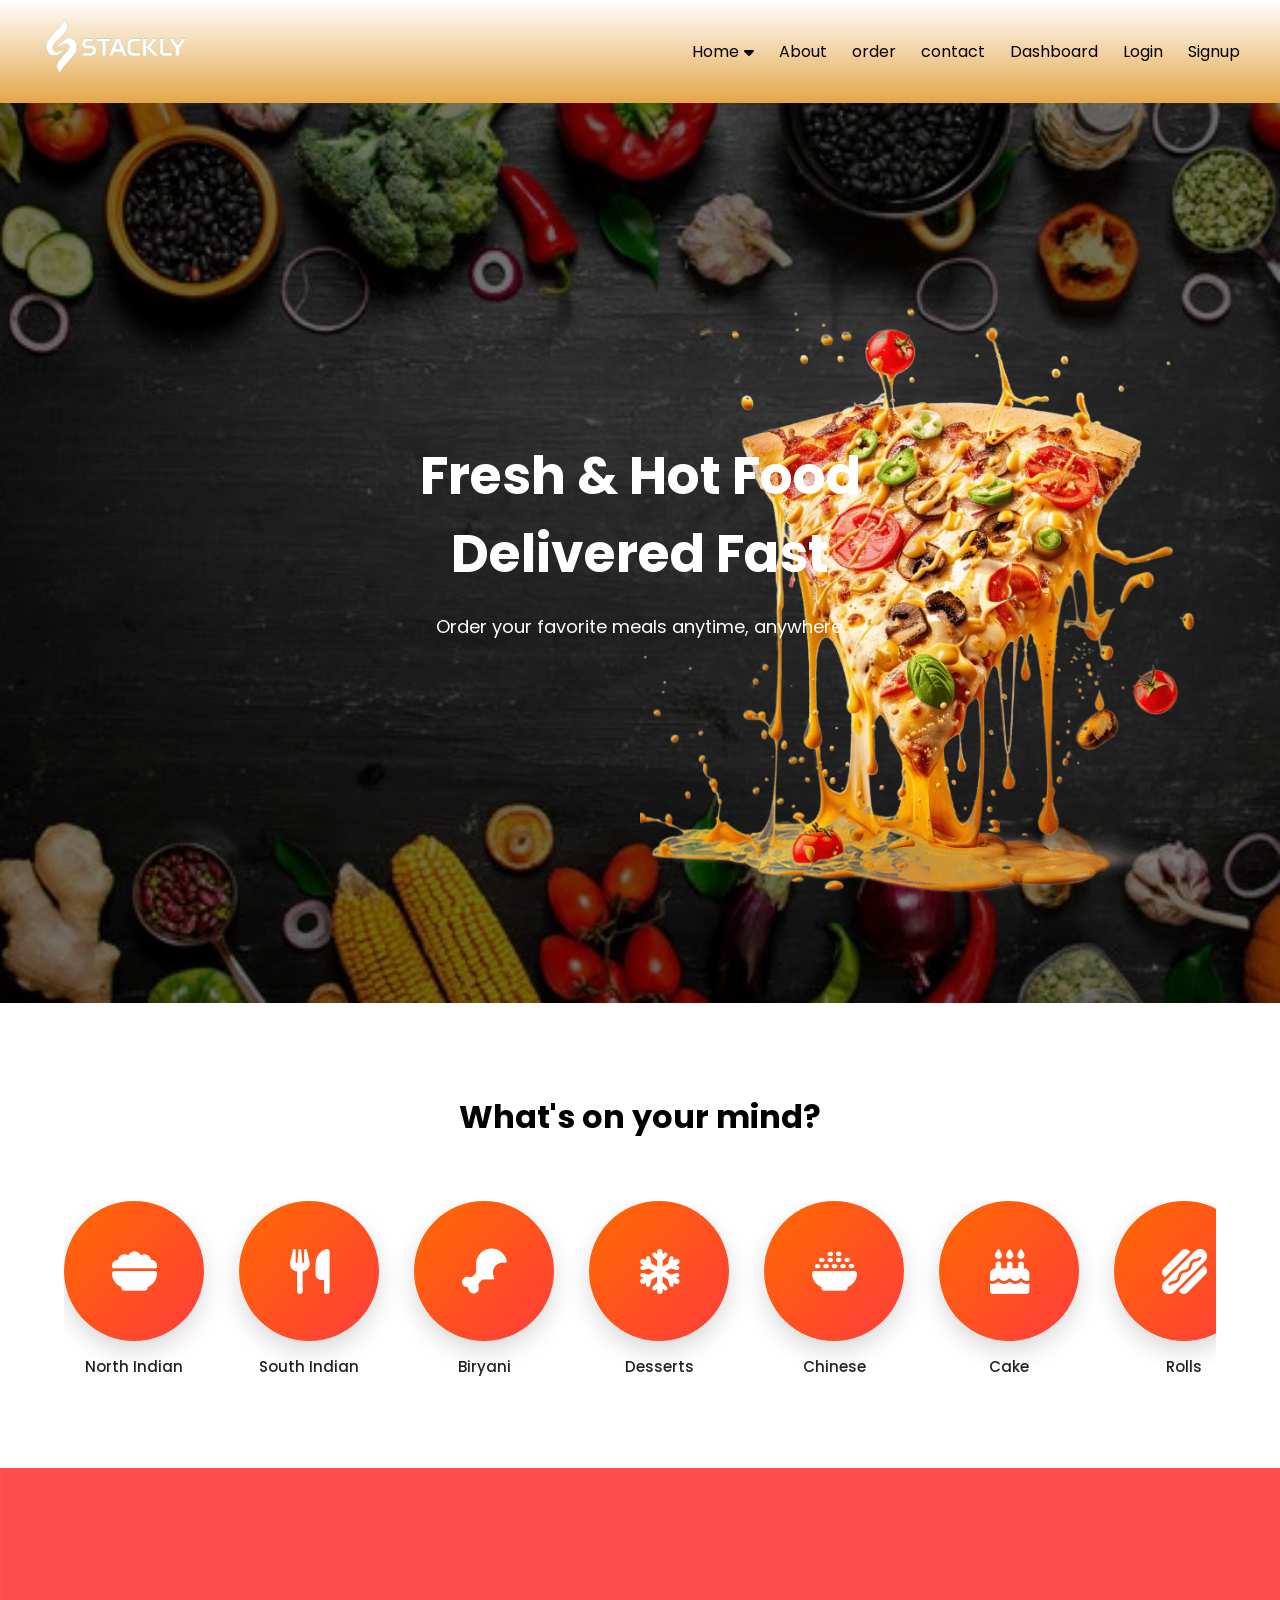
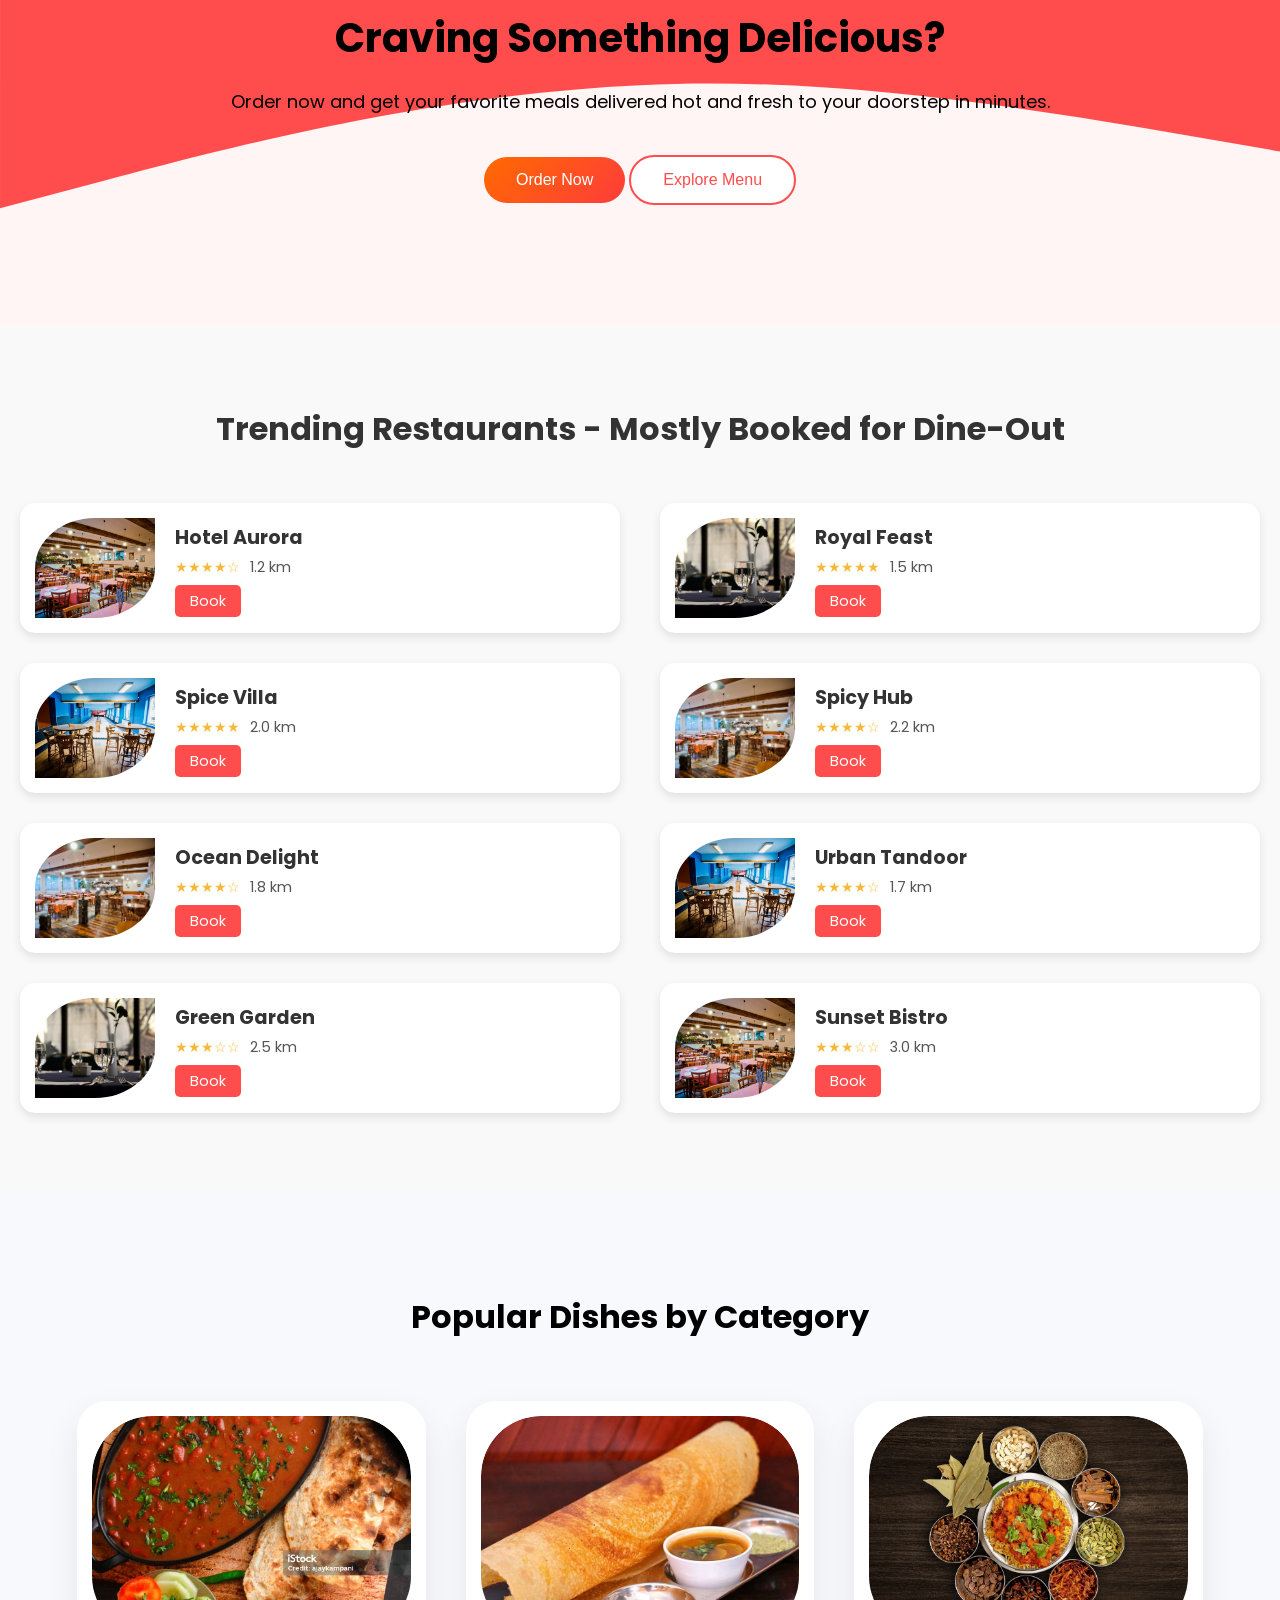
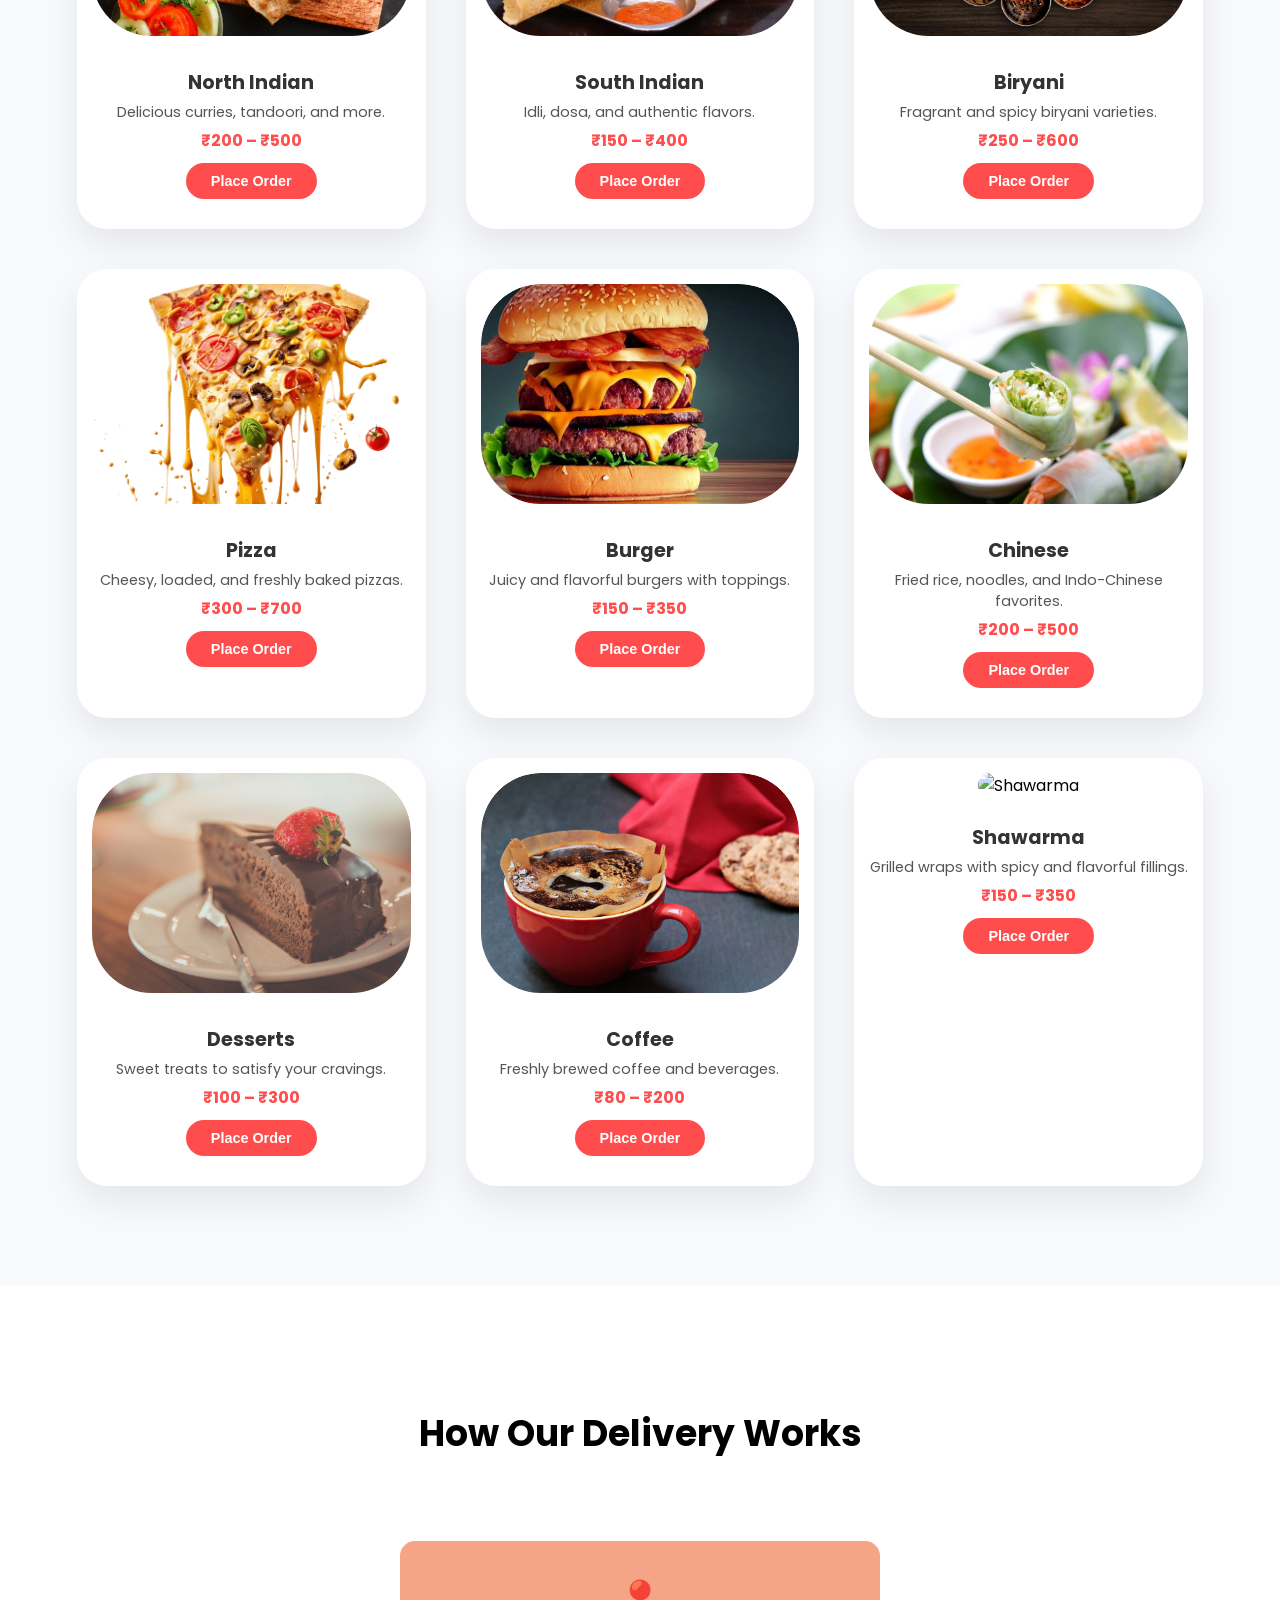
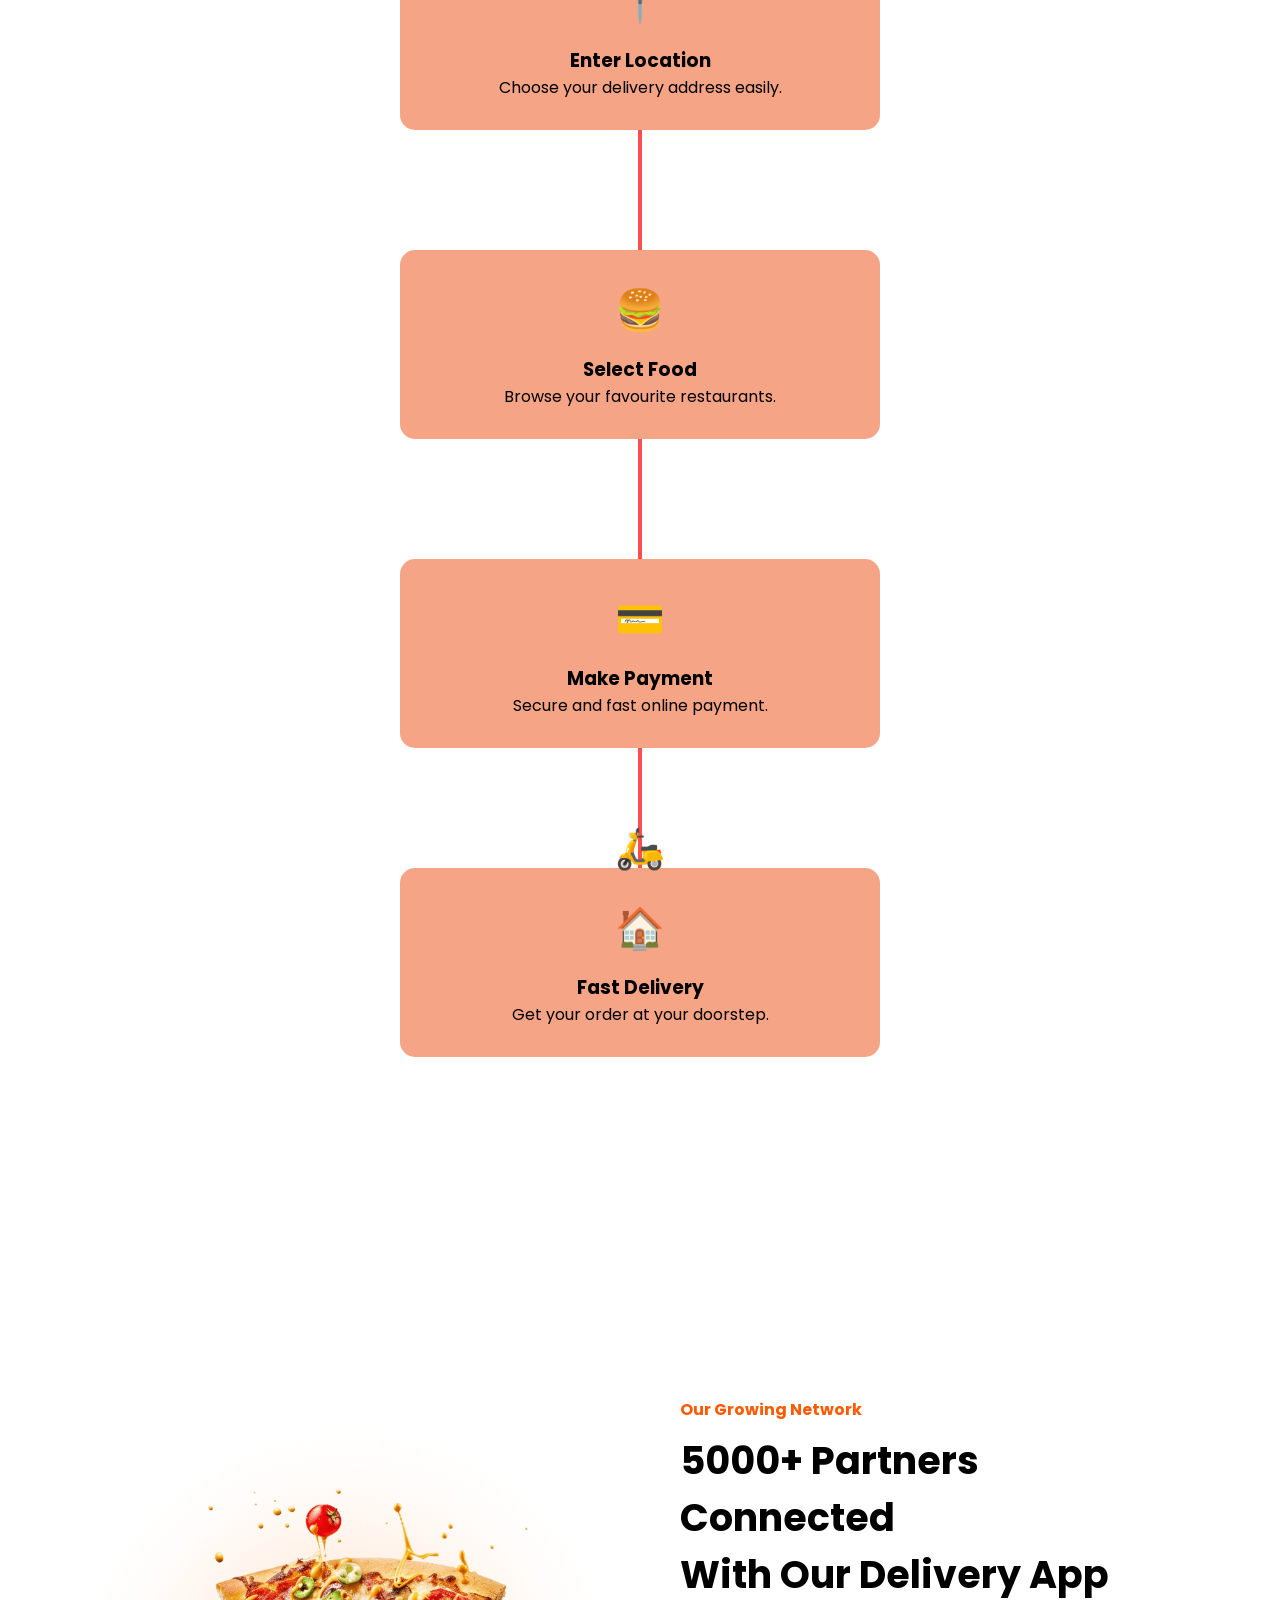
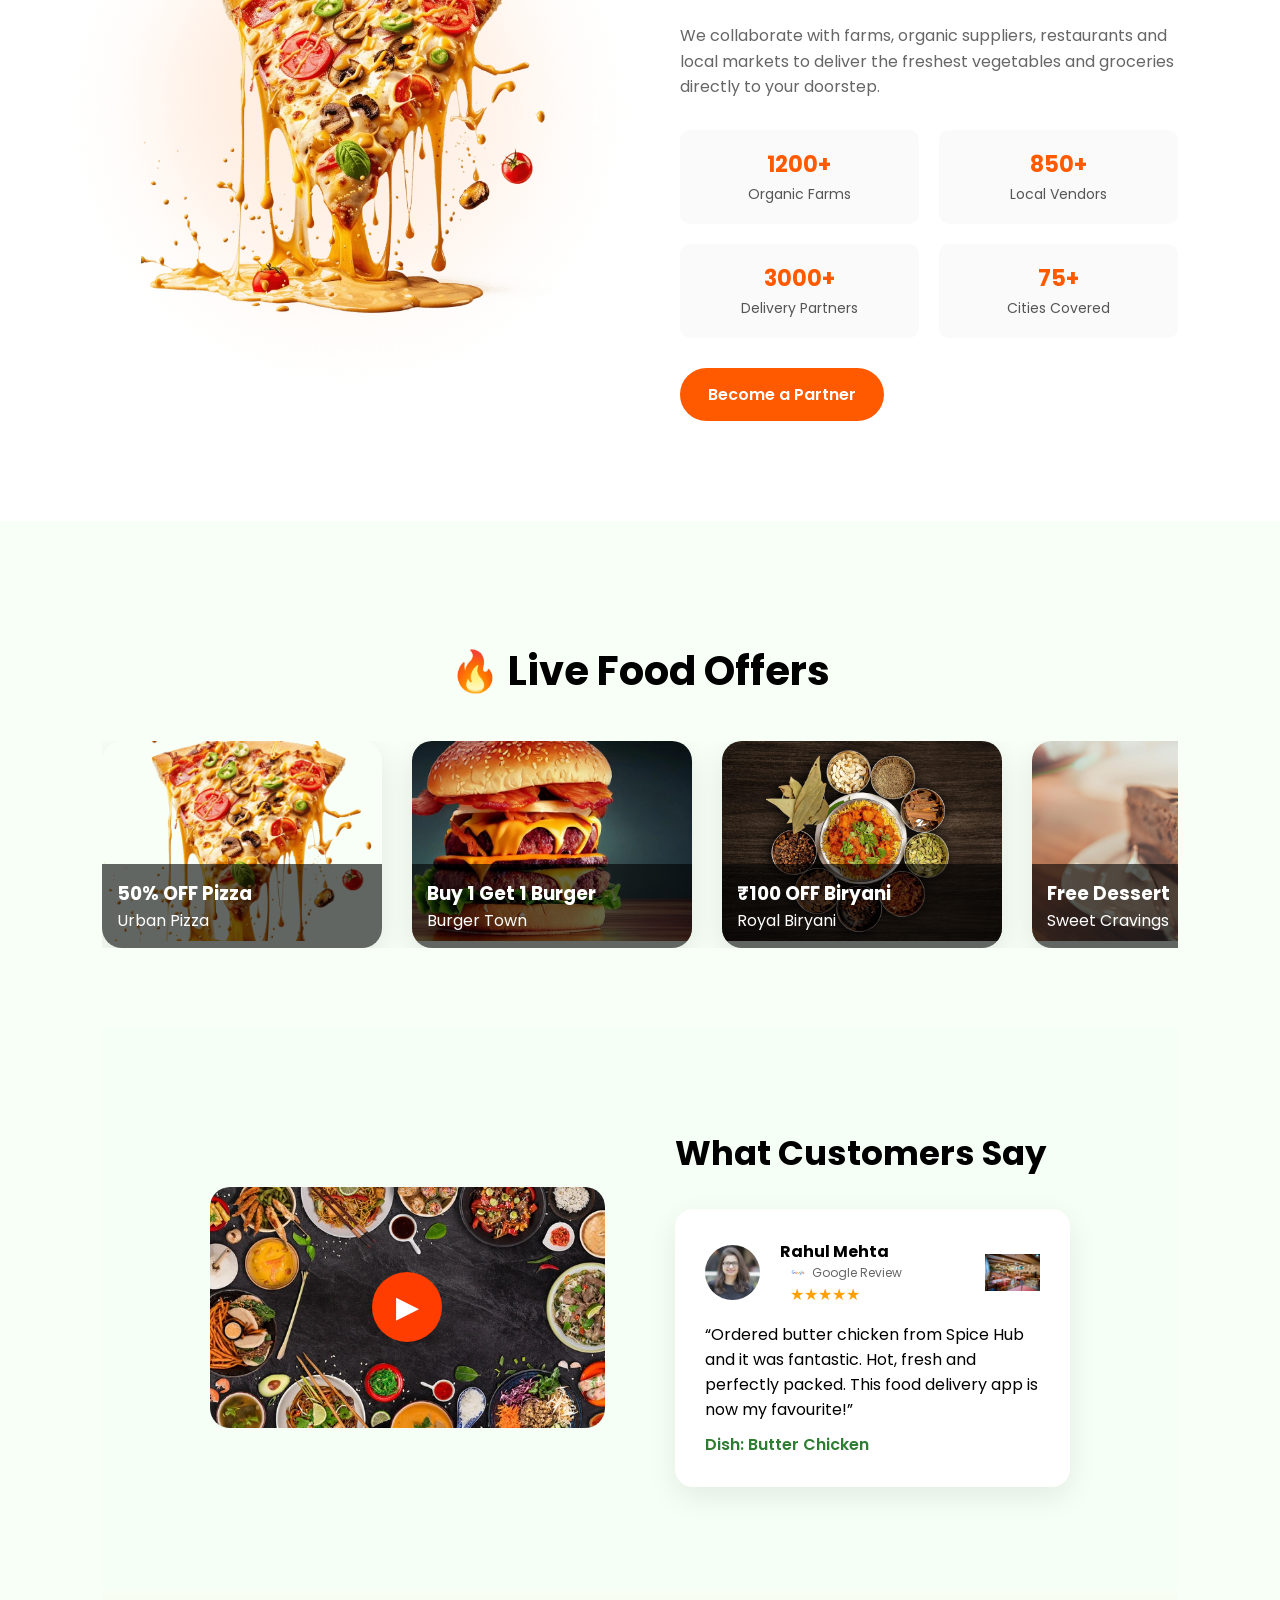
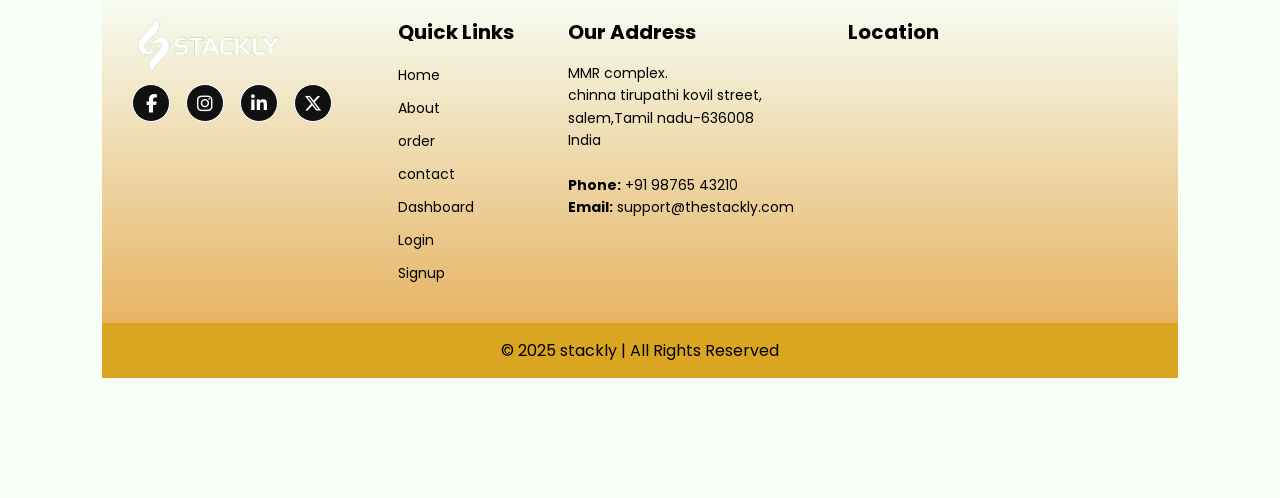
==== index.html @ 4cdb9ab5 "Add files via upload" ====
<!DOCTYPE html>
<html lang="en">
<head>
    <meta charset="UTF-8">
    <meta name="viewport" content="width=device-width, initial-scale=1.0">
    <title>Food delivery</title>
    <!-- CSS Files -->
    <link rel="stylesheet" href="./style.css">
    
    <link rel="stylesheet" href="https://cdnjs.cloudflare.com/ajax/libs/font-awesome/6.5.0/css/all.min.css">
</head>
<body>
    <!-- ================= HEADER ================= -->
    <header class="header">
        <a href="index.html">   
            <img src="./white.webp" alt="Stackly Logo" style="height: 60px; ">
          </a> 
        <!-- div class="logo">Tech<span>Solutions</span></div> -->

        <!-- Navigation -->
        <nav class="navbar">
            <ul class="nav-links" >

                <li class="dropdown">
                    <a href="javascript:void(0)" class="dropdown-btn">Home <i class="fa-solid fa-caret-down"></i></a>
                
                    <ul class="dropdown-content">
                        <li><a href="./index.html">Home 1</a></li>
                        <li><a href="./home2.html">Home 2</a></li>
                    </ul>
                </li>
                

                <li><a href="./about.html">About</a></li>
                <li><a href="./order.html">order</a></li>
                <li><a href="./contact.html">contact</a></li>
                <li><a href="./dashboard.html">Dashboard</a></li>
                <li><a href="./login.html">Login</a></li>
                <li><a href="./signup.html">Signup</a></li>
                

            </ul>
        </nav>

        <!-- Toggle -->
        <div class="menu-toggle" id="menu-toggle">
            <i class="fa-solid fa-bars"></i>
        </div>

    </header>

<style>
/* --- Full screen overlay --- */
#preloader {
  position: fixed;
  top:0;
  left:0;
  width:100%;
  height:100%;
  background: linear-gradient(to top, rgb(228, 167, 74), transparent);
  display:flex;
  align-items:center;
  justify-content:center;
  z-index: 9999;
  flex-direction: column;
  opacity:1;
  transition: opacity 0.8s ease;
}

/* --- Spinner wrapper --- */
.spinner-wrapper {
  position: relative;
  width: 100px;
  height: 100px;
}

/* --- Main spinner circle --- */
.spinner {
  border: 8px solid rgba(255,255,255,0.3);
  border-top: 8px solid #fff;
  border-radius: 50%;
  width: 100px;
  height: 100px;
  animation: spin 1s linear infinite;
  position: absolute;
  top:0;
  left:0;
}

/* --- Food icons rotating --- */
.food-icon {
  position: absolute;
  width: 25px;
  height: 25px;
  top: 50%;
  left: 50%;
  margin: -12.5px 0 0 -12.5px; /* Center icon */
  animation: rotateIcon 2s linear infinite;
}

/* Position multiple icons around circle */
.food-icon:nth-child(1) { transform: rotate(0deg) translate(50px) rotate(0deg); }
.food-icon:nth-child(2) { transform: rotate(72deg) translate(50px) rotate(-72deg); }
.food-icon:nth-child(3) { transform: rotate(144deg) translate(50px) rotate(-144deg); }
.food-icon:nth-child(4) { transform: rotate(216deg) translate(50px) rotate(-216deg); }
.food-icon:nth-child(5) { transform: rotate(288deg) translate(50px) rotate(-288deg); }

@keyframes spin {
  0% { transform: rotate(0deg); }
  100% { transform: rotate(360deg); }
}

@keyframes rotateIcon {
  0% { transform: rotate(0deg) translate(50px) rotate(0deg); }
  100% { transform: rotate(360deg) translate(50px) rotate(-360deg); }
}

/* Loader text */
#preloader p {
  font-size: 1.2rem;
  color: #fff;
  font-weight: bold;
  margin-top: 30px;
  text-shadow: 1px 1px 2px rgba(0,0,0,0.3);
}

/* Responsive spinner size */
@media screen and (max-width: 768px) {
  .spinner-wrapper { width: 70px; height: 70px; }
  .spinner { width: 70px; height: 70px; border-width:6px; }
  .food-icon { width:18px; height:18px; margin:-9px 0 0 -9px; }
  #preloader p { font-size:1rem; }
}

@media screen and (max-width: 480px) {
  .spinner-wrapper { width: 60px; height: 60px; }
  .spinner { width: 60px; height: 60px; border-width:5px; }
  .food-icon { width:15px; height:15px; margin:-7.5px 0 0 -7.5px; }
  #preloader p { font-size:0.9rem; }
}
</style>
</head>
<body>

<!-- Preloader -->
<div id="preloader">
  <div class="spinner-wrapper">
    <div class="spinner"></div>
    <!-- Food icons (replace with your own images or emoji if you like) -->
    <img src="https://cdn-icons-png.flaticon.com/512/3075/3075977.png" alt="Burger" class="food-icon">
    <img src="https://cdn-icons-png.flaticon.com/512/3075/3075950.png" alt="Pizza" class="food-icon">
    <img src="https://cdn-icons-png.flaticon.com/512/3075/3075982.png" alt="Drink" class="food-icon">
    <img src="https://cdn-icons-png.flaticon.com/512/3075/3075963.png" alt="Fries" class="food-icon">
    <img src="https://cdn-icons-png.flaticon.com/512/3075/3075974.png" alt="Salad" class="food-icon">
  </div>
  <p>Loading Your Fresh Food...</p>
</div>



<script>
// Wait for window to load
window.addEventListener('load', () => {
    const preloader = document.getElementById('preloader');
    const mainContent = document.getElementById('mainContent');

    // Fade out preloader
    preloader.style.opacity = 0;
    setTimeout(() => {
      preloader.style.display = 'none';
      mainContent.style.display = 'block';
    }, 800); // match CSS transition
});
</script>



<style>

/* ================= HERO SECTION ================= */


.hero{
    position:relative;
    width:100%;
    height:100vh;
    display:flex;
    align-items:center;
    justify-content:center;
    text-align:center;
    color:#fff;
    overflow:hidden;
    padding:20px;
}

/* ===== Background Slider ===== */

.slider{
    position:absolute;
    width:100%;
    height:100%;
    top:0;
    left:0;
    z-index:-3;
}

.slide{
    position:absolute;
    width:100%;
    height:100%;
    background-size:cover;
    background-position:center;
    opacity:0;
    transition:opacity 1.5s ease-in-out;
}

.slide.active{
    opacity:1;
}

/* Dark overlay */
.hero::before{
    content:"";
    position:absolute;
    width:100%;
    height:100%;
    background:rgba(0,0,0,0.55);
    z-index:-2;
}

/* ===== BIG Floating Image ===== */

.big-floating-img{
    position:absolute;
    width:600px;
    max-width:45%;
    bottom:8%;
    right:5%;
    animation:floatBig 5s ease-in-out infinite;
    z-index:-1;
}

@keyframes floatBig{
    0%{ transform:translateY(0px);}
    50%{ transform:translateY(-30px);}
    100%{ transform:translateY(0px);}
}

/* ===== Content ===== */

.hero-content{
    max-width:650px;
    animation:fadeUp 1s ease forwards;
}

.hero-content h1{
    font-size:52px;
    margin-bottom:20px;
    opacity:0;
    animation:fadeUp 1s forwards;
    animation-delay:0.5s;
}

.hero-content p{
    font-size:18px;
    margin-bottom:30px;
    opacity:0;
    animation:fadeUp 1s forwards;
    animation-delay:1s;
}

.location-box{
    display:flex;
    justify-content:center;
    gap:10px;
    opacity:0;
    animation:fadeUp 1s forwards;
    animation-delay:1.5s;
}

.location-box input{
    padding:14px 18px;
    border:none;
    border-radius:30px;
    outline:none;
    width:260px;
}

.location-box button{
    padding:14px 25px;
    border:none;
    border-radius:30px;
    background:#ff4d4d;
    color:#fff;
    cursor:pointer;
    font-weight:600;
}

.error{
    margin-top:10px;
    color:#ff4d4d;
    font-size:14px;
}

/* ===== Fade Animation ===== */

@keyframes fadeUp{
    from{
        transform:translateY(40px);
        opacity:0;
    }
    to{
        transform:translateY(0);
        opacity:1;
    }
}

/* ===== Wave ===== */

.wave{
    position:absolute;
    bottom:0;
    width:100%;
}

/* ================= RESPONSIVE ================= */

/* Laptop */
@media(max-width:1200px){
    .big-floating-img{
        width:450px;
    }
}

/* Tablet */
@media(max-width:992px){
    .hero-content h1{
        font-size:38px;
    }

    .big-floating-img{
        width:350px;
        bottom:5%;
        right:3%;
    }
}

/* Mobile */
@media(max-width:600px){
    .hero{
        height:auto;
        padding:60px 20px;
    }

    .hero-content h1{
        font-size:28px;
    }

    .hero-content p{
        font-size:16px;
    }

    .location-box{
        flex-direction:column;
    }

    .location-box input{
        width:100%;
    }

    .big-floating-img{
        width:250px;
        position:relative;
        margin-top:30px;
        right:auto;
        bottom:auto;
    }
}

</style>
</head>
<body>

<section class="hero">

  

    <!-- Background Slider -->
    <div class="slider">
        <div class="slide active" style="background-image:url('./back2.webp');"></div>
        <div class="slide" style="background-image:url('./back3.webp');"></div>
        <div class="slide" style="background-image:url('./back4webp.webp');"></div>
    </div>

    <!-- Big Floating Food Image -->
    <img src="./pizza.webp" class="big-floating-img">

    <!-- Center Content -->
    <div class="hero-content">
        <h1>Fresh & Hot Food Delivered Fast</h1>
        <p>Order your favorite meals anytime, anywhere.</p>
    </div>


    

  

</section>



<script>
/* Background Auto Slider */
let slides = document.querySelectorAll(".slide");
let index = 0;

setInterval(()=>{
    slides[index].classList.remove("active");
    index = (index + 1) % slides.length;
    slides[index].classList.add("active");
},4000);


/* Location Validation (Fully Working) */
function submitLocation(event){
    event.preventDefault(); // prevent form refresh

    let location = document.getElementById("location").value.trim();
    let error = document.getElementById("error");

    if(location === ""){
        error.innerText = "Please fill the details!";
        return false;
    } else {
        error.innerText = "";
        window.location.href = "404.html"; 
        return true;
    }
}
</script>

<!-- ================= ICON BASED CATEGORIES ================= -->

<section class="categories">
  <h2 class="section-title reveal">What's on your mind?</h2>

  <div class="categories-wrapper">
      <div class="categories-track">

          <a href="404.html" class="category-item reveal">
              <div class="circle"><i class="fa-solid fa-bowl-food"></i></div>
              <p>North Indian</p>
          </a>

          <a href="404.html" class="category-item reveal">
              <div class="circle"><i class="fa-solid fa-utensils"></i></div>
              <p>South Indian</p>
          </a>

          <a href="404.html" class="category-item reveal">
              <div class="circle"><i class="fa-solid fa-drumstick-bite"></i></div>
              <p>Biryani</p>
          </a>

          <a href="404.html" class="category-item reveal">
              <div class="circle"><i class="fa-solid fa-snowflake"></i></div>
              <p>Desserts</p>
          </a>

          <a href="404.html" class="category-item reveal">
              <div class="circle"><i class="fa-solid fa-bowl-rice"></i></div>
              <p>Chinese</p>
          </a>

          <a href="404.html" class="category-item reveal">
              <div class="circle"><i class="fa-solid fa-cake-candles"></i></div>
              <p>Cake</p>
          </a>

          <a href="404.html" class="category-item reveal">
              <div class="circle"><i class="fa-solid fa-hotdog"></i></div>
              <p>Rolls</p>
          </a>

          <a href="404.html" class="category-item reveal">
              <div class="circle"><i class="fa-solid fa-ice-cream"></i></div>
              <p>Ice Cream</p>
          </a>

          <a href="404.html" class="category-item reveal">
              <div class="circle"><i class="fa-solid fa-mug-hot"></i></div>
              <p>Coffee</p>
          </a>

          <a href="404.html" class="category-item reveal">
              <div class="circle"><i class="fa-solid fa-cheese"></i></div>
              <p>Pizza</p>
          </a>

          <a href="404.html" class="category-item reveal">
              <div class="circle"><i class="fa-solid fa-burger"></i></div>
              <p>Burger</p>
          </a>

      </div>
  </div>
</section>

<style>
  /* ================= ICON BASED CATEGORIES ================= */

.categories{
    padding:90px 5%;
    background:#ffffff;
    text-align:center;
    overflow:hidden;
}

.section-title{
    font-size:32px;
    font-weight:700;
    margin-bottom:60px;
}

.categories-wrapper{
    overflow:hidden;
}

.categories-track{
    display:flex;
    gap:35px;
    animation:scroll 30s linear infinite;
}

/* Pause sliding on hover */
.categories-wrapper:hover .categories-track{
    animation-play-state:paused;
}

.category-item{
    min-width:140px;
    text-decoration:none;
    color:#222;
    transition:0.3s ease;
}

/* Circular Icon */
.circle{
    width:140px;
    height:140px;
    border-radius:50%;
    display:flex;
    align-items:center;
    justify-content:center;
    background:linear-gradient(135deg,#ff6a00,#ff3c3c);
    color:#fff;
    font-size:45px;
    box-shadow:0 10px 25px rgba(0,0,0,0.15);
    transition:0.3s ease;
}

/* Hover Effects */
.category-item:hover .circle{
    transform:translateY(-8px);
    box-shadow:0 15px 35px rgba(255,60,60,0.4);
}

.category-item p{
    margin-top:14px;
    font-size:15px;
    font-weight:500;
}

/* Auto Scroll */
@keyframes scroll{
    from{ transform:translateX(0); }
    to{ transform:translateX(-50%); }
}

/* ================= SCROLL REVEAL ================= */

.reveal{
    opacity:0;
    transform:translateY(40px);
    transition:all 0.8s ease;
}

.reveal.active{
    opacity:1;
    transform:translateY(0);
}

/* ================= RESPONSIVE ================= */

@media(max-width:992px){
    .circle{
        width:110px;
        height:110px;
        font-size:35px;
    }
}

@media(max-width:600px){
    .categories{
        padding:60px 20px;
    }

    .section-title{
        font-size:22px;
    }

    .circle{
        width:80px;
        height:80px;
        font-size:28px;
    }

    .category-item p{
        font-size:13px;
    }
}
</style>

<script>

  /* Scroll Reveal Animation */
  const reveals = document.querySelectorAll(".reveal");
  
  const observer = new IntersectionObserver((entries)=>{
      entries.forEach((entry, index)=>{
          if(entry.isIntersecting){
              setTimeout(()=>{
                  entry.target.classList.add("active");
              }, index * 150);
          }
      });
  }, { threshold:0.2 });
  
  reveals.forEach(el=>{
      observer.observe(el);
  });
  
  </script>

  
  <!-- ================= FD ANIMATED WAVY CTA SECTION ================= -->

<section class="fdcta-section">

  <!-- WAVES -->
  <div class="fdcta-waves">
      <svg viewBox="0 0 1440 320">
          <path fill="#ff4d4d" fill-opacity="1"
              d="M0,192L60,176C120,160,240,128,360,122.7C480,117,600,139,720,160C840,181,960,203,1080,197.3C1200,192,1320,160,1380,144L1440,128L1440,0L0,0Z">
          </path>
      </svg>
  </div>

  <div class="fdcta-container">

      <h2 class="fdcta-title">Craving Something Delicious?</h2>

      <p class="fdcta-text">
          Order now and get your favorite meals delivered hot and fresh to your doorstep in minutes.
      </p>

      <div class="fdcta-buttons">
        <a href="./404.html">
          <button class="fdcta-btn primary">Order Now</button>
          <button class="fdcta-btn secondary">Explore Menu</button>
        </a>
      </div>

  </div>

</section>
<style>

/* ================= FD WAVY CTA ================= */

.fdcta-section{
    position:relative;
    padding:140px 6% 120px;
    background:#fff5f5;
    overflow:hidden;
    text-align:center;
}

/* WAVES */

.fdcta-waves{
   
    position:absolute;
    top:-1px;
    left:0;
    width:100%;
    overflow:hidden;
    line-height:0;
}

.fdcta-waves svg{
    width:200%;
    animation:fdctaWaveMove 8s linear infinite;
}

@keyframes fdctaWaveMove{
    from{transform:translateX(0);}
    to{transform:translateX(-50%);}
}

/* CONTENT */

.fdcta-container{
    position:relative;
    max-width:900px;
    margin:auto;
}

.fdcta-title{
    font-size:40px;
    font-weight:700;
    margin-bottom:20px;
    opacity:0;
}

.fdcta-text{
    font-size:18px;
    color: black;
    margin-bottom:40px;
    opacity:0;
}

.fdcta-buttons{
    display:flex;
    justify-content:center;
    gap:20px;
    flex-wrap:wrap;
    opacity:0;
}

.fdcta-btn{
    padding:14px 32px;
    border-radius:50px;
    font-size:16px;
    cursor:pointer;
    border:none;
    transition:0.4s ease;
}

.fdcta-btn.primary{
    background:linear-gradient(135deg,#ff6a00,#ff3c3c);
    color:#fff;
}

.fdcta-btn.primary:hover{
    transform:translateY(-5px) scale(1.05);
    box-shadow:0 10px 25px rgba(255,77,77,0.4);
}

.fdcta-btn.secondary{
    background:#fff;
    color:#ff4d4d;
    border:2px solid #ff4d4d;
}

.fdcta-btn.secondary:hover{
    background:linear-gradient(135deg,#ff6a00,#ff3c3c);
    color:#fff;
    transform:translateY(-5px);
}

/* ENTRY ANIMATIONS */

.fdcta-show-title{
    animation:fdctaSlideTop 0.8s forwards;
}

.fdcta-show-text{
    animation:fdctaSlideLeft 0.8s forwards;
}

.fdcta-show-buttons{
    animation:fdctaSlideRight 0.8s forwards;
}

@keyframes fdctaSlideTop{
    from{opacity:0; transform:translateY(-60px);}
    to{opacity:1; transform:translateY(0);}
}

@keyframes fdctaSlideLeft{
    from{opacity:0; transform:translateX(-80px);}
    to{opacity:1; transform:translateX(0);}
}

@keyframes fdctaSlideRight{
    from{opacity:0; transform:translateX(80px);}
    to{opacity:1; transform:translateX(0);}
}

/* FLOATING EFFECT */

.fdcta-title,
.fdcta-text,
.fdcta-buttons{
    animation-duration:1s;
    animation-fill-mode:forwards;
}

/* ================= RESPONSIVE ================= */

@media(max-width:1024px){
    .fdcta-title{
        font-size:32px;
    }
}

@media(max-width:768px){
    .fdcta-section{
        padding:100px 5% 100px;
    }

    .fdcta-title{
        font-size:26px;
    }

    .fdcta-text{
        font-size:15px;
    }
}

@media(max-width:480px){
    .fdcta-title{
        font-size:22px;
    }

    .fdcta-btn{
        width:100%;
        max-width:280px;
    }
}
</style>
<script>

  // Scroll Reveal
  const fdctaSection = document.querySelector('.fdcta-section');
  const fdctaTitle = document.querySelector('.fdcta-title');
  const fdctaText = document.querySelector('.fdcta-text');
  const fdctaButtons = document.querySelector('.fdcta-buttons');
  
  function fdctaReveal(){
      const trigger = window.innerHeight - 100;
      const sectionTop = fdctaSection.getBoundingClientRect().top;
  
      if(sectionTop < trigger){
  
          setTimeout(()=>{
              fdctaTitle.classList.add('fdcta-show-title');
          },200);
  
          setTimeout(()=>{
              fdctaText.classList.add('fdcta-show-text');
          },500);
  
          setTimeout(()=>{
              fdctaButtons.classList.add('fdcta-show-buttons');
          },800);
  
      }
  }
  
  window.addEventListener('scroll', fdctaReveal);
  fdctaReveal();
  
  </script>

<section class="trending-restaurants-section">

  <h2 class="trending-restaurants-title">Trending Restaurants - Mostly Booked for Dine-Out</h2>

  <div class="trending-restaurants-wrapper">

    <!-- LEFT SIDE - 4 Restaurants -->
    <div class="trending-restaurants-left">
      <div class="trending-restaurant-card" data-delay="0">
        <img src="./dine1.webp" alt="Hotel 1">
        <div class="trending-restaurant-info">
          <h3>Hotel Aurora</h3>
          <div class="trending-restaurant-meta">
            <span class="trending-restaurant-stars">★★★★☆</span>
            <span class="trending-restaurant-distance">1.2 km</span>
          </div>
          <a href="/404" class="trending-restaurant-book">Book</a>
        </div>
      </div>

      <div class="trending-restaurant-card" data-delay="100">
        <img src="./dine2.webp" alt="Hotel 2">
        <div class="trending-restaurant-info">
          <h3>Spice Villa</h3>
          <div class="trending-restaurant-meta">
            <span class="trending-restaurant-stars">★★★★★</span>
            <span class="trending-restaurant-distance">2.0 km</span>
          </div>
          <a href="/404" class="trending-restaurant-book">Book</a>
        </div>
      </div>

      <div class="trending-restaurant-card" data-delay="200">
        <img src="./dine3.webp" alt="Hotel 3">
        <div class="trending-restaurant-info">
          <h3>Ocean Delight</h3>
          <div class="trending-restaurant-meta">
            <span class="trending-restaurant-stars">★★★★☆</span>
            <span class="trending-restaurant-distance">1.8 km</span>
          </div>
          <a href="/404" class="trending-restaurant-book">Book</a>
        </div>
      </div>

      <div class="trending-restaurant-card" data-delay="300">
        <img src="dine4.webp" alt="Hotel 4">
        <div class="trending-restaurant-info">
          <h3>Green Garden</h3>
          <div class="trending-restaurant-meta">
            <span class="trending-restaurant-stars">★★★☆☆</span>
            <span class="trending-restaurant-distance">2.5 km</span>
          </div>
          <a href="/404" class="trending-restaurant-book">Book</a>
        </div>
      </div>
    </div>

    <!-- RIGHT SIDE - 4 Restaurants -->
    <div class="trending-restaurants-right">
      <div class="trending-restaurant-card" data-delay="400">
        <img src="./dine4.webp" alt="Hotel 5">
        <div class="trending-restaurant-info">
          <h3>Royal Feast</h3>
          <div class="trending-restaurant-meta">
            <span class="trending-restaurant-stars">★★★★★</span>
            <span class="trending-restaurant-distance">1.5 km</span>
          </div>
          <a href="/404" class="trending-restaurant-book">Book</a>
        </div>
      </div>

      <div class="trending-restaurant-card" data-delay="500">
        <img src="./dine3.webp" alt="Hotel 6">
        <div class="trending-restaurant-info">
          <h3>Spicy Hub</h3>
          <div class="trending-restaurant-meta">
            <span class="trending-restaurant-stars">★★★★☆</span>
            <span class="trending-restaurant-distance">2.2 km</span>
          </div>
          <a href="/404" class="trending-restaurant-book">Book</a>
        </div>
      </div>

      <div class="trending-restaurant-card" data-delay="600">
        <img src="./dine2.webp" alt="Hotel 7">
        <div class="trending-restaurant-info">
          <h3>Urban Tandoor</h3>
          <div class="trending-restaurant-meta">
            <span class="trending-restaurant-stars">★★★★☆</span>
            <span class="trending-restaurant-distance">1.7 km</span>
          </div>
          <a href="/404" class="trending-restaurant-book">Book</a>
        </div>
      </div>

      <div class="trending-restaurant-card" data-delay="700">
        <img src="./dine1.webp" alt="Hotel 8">
        <div class="trending-restaurant-info">
          <h3>Sunset Bistro</h3>
          <div class="trending-restaurant-meta">
            <span class="trending-restaurant-stars">★★★☆☆</span>
            <span class="trending-restaurant-distance">3.0 km</span>
          </div>
          <a href="/404" class="trending-restaurant-book">Book</a>
        </div>
      </div>
    </div>

  </div>
</section>

<style>
/* NON-CONFLICTING TRENDING RESTAURANTS SECTION */
.trending-restaurants-section {
  padding: 80px 20px;
  background: #f9f9f9;
}

.trending-restaurants-title {
  text-align: center;
  font-size: 2rem;
  margin-bottom: 50px;
  color: #333;
}

.trending-restaurants-wrapper {
  display: flex;
  gap: 40px;
  flex-wrap: wrap;
  justify-content: center;
}

.trending-restaurants-left,
.trending-restaurants-right {
  flex: 1 1 400px;
  display: flex;
  flex-direction: column;
  gap: 30px;
}

/* RESTAURANT CARD */
.trending-restaurant-card {
  display: flex;
  gap: 20px;
  align-items: center;
  background: #fff;
  border-radius: 15px;
  padding: 15px;
  box-shadow: 0 4px 10px rgba(0,0,0,0.1);
  opacity: 0;
  transform: translateY(30px);
  transition: opacity 0.8s ease, transform 0.8s ease, box-shadow 0.3s ease;
}

/* IMAGE SEMI-CIRCLE CORNERS */
.trending-restaurant-card img {
  width: 120px;
  height: 100px;
  object-fit: cover;
  border-radius: 50% 0 50% 0;
  transition: transform 0.3s ease;
}

/* HOVER EFFECT */
.trending-restaurant-card:hover {
  box-shadow: 0 8px 20px rgba(0,0,0,0.2);
}
.trending-restaurant-card:hover img {
  transform: scale(1.05);
}

/* RESTAURANT DETAILS */
.trending-restaurant-info h3 {
  font-size: 1.2rem;
  margin-bottom: 5px;
  color: #333;
}

.trending-restaurant-meta {
  display: flex;
  gap: 10px;
  margin-bottom: 10px;
  color: #f6b93b;
  font-size: 0.9rem;
}

.trending-restaurant-meta .trending-restaurant-distance {
  color: #555;
}

.trending-restaurant-book {
  padding: 6px 15px;
  background: #ff4d4d;
  color: #fff;
  border-radius: 5px;
  text-decoration: none;
  font-size: 0.9rem;
  transition: background 0.3s ease;
}

.trending-restaurant-book:hover {
  background: #e63c3c;
}

/* RESPONSIVE */
@media (max-width: 1024px) {
  .trending-restaurants-wrapper {
    flex-direction: column;
    align-items: center;
  }
  .trending-restaurant-card {
    width: 100%;
  }
}

@media (max-width: 600px) {
  .trending-restaurant-card {
    flex-direction: column;
    align-items: flex-start;
  }
  .trending-restaurant-card img {
    width: 100%;
    height: 180px;
    border-radius: 15px;
  }
}
</style>

<script>
// STAGGERED SCROLL ANIMATION
const trendingCards = document.querySelectorAll('.trending-restaurant-card');

const trendingObserver = new IntersectionObserver(entries => {
  entries.forEach(entry => {
    if(entry.isIntersecting){
      const delay = entry.target.getAttribute('data-delay');
      setTimeout(() => {
        entry.target.style.opacity = 1;
        entry.target.style.transform = 'translateY(0)';
      }, delay);
    }
  });
}, { threshold: 0.2 });

trendingCards.forEach(card => trendingObserver.observe(card));
</script>

<!-- ================= FD POPULAR HOTELS GRID ================= -->

<section class="fdph-section">

  <h2 class="fdph-title">Popular Dishes by Category</h2>

  <div class="fdph-grid">

      <!-- CARD 1 -->
      <div class="fdph-card">
          <div class="fdph-img-wrapper">
              <img src="./north.webp" class="fdph-img" alt="North Indian">
          </div>
          <div class="fdph-content">
              <h3>North Indian</h3>
              <p class="fdph-desc">Delicious curries, tandoori, and more.</p>
              <span class="fdph-price">₹200 – ₹500</span>
              <button class="fdph-btn">Place Order</button>
          </div>
      </div>

      <!-- CARD 2 -->
      <div class="fdph-card">
          <div class="fdph-img-wrapper">
              <img src="./south.webp" class="fdph-img" alt="South Indian">
          </div>
          <div class="fdph-content">
              <h3>South Indian</h3>
              <p class="fdph-desc">Idli, dosa, and authentic flavors.</p>
              <span class="fdph-price">₹150 – ₹400</span>
              <button class="fdph-btn">Place Order</button>
          </div>
      </div>

      <!-- CARD 3 -->
      <div class="fdph-card">
          <div class="fdph-img-wrapper">
              <img src="./biryani.webp" class="fdph-img" alt="Biryani">
          </div>
          <div class="fdph-content">
              <h3>Biryani</h3>
              <p class="fdph-desc">Fragrant and spicy biryani varieties.</p>
              <span class="fdph-price">₹250 – ₹600</span>
              <button class="fdph-btn">Place Order</button>
          </div>
      </div>

      <!-- CARD 4 -->
      <div class="fdph-card">
          <div class="fdph-img-wrapper">
              <img src="./pizza.webp" class="fdph-img" alt="Pizza">
          </div>
          <div class="fdph-content">
              <h3>Pizza</h3>
              <p class="fdph-desc">Cheesy, loaded, and freshly baked pizzas.</p>
              <span class="fdph-price">₹300 – ₹700</span>
              <button class="fdph-btn">Place Order</button>
          </div>
      </div>

      <!-- CARD 5 -->
      <div class="fdph-card">
          <div class="fdph-img-wrapper">
              <img src="./burger.webp" class="fdph-img" alt="Burger">
          </div>
          <div class="fdph-content">
              <h3>Burger</h3>
              <p class="fdph-desc">Juicy and flavorful burgers with toppings.</p>
              <span class="fdph-price">₹150 – ₹350</span>
              <button class="fdph-btn">Place Order</button>
          </div>
      </div>

      <!-- CARD 6 -->
      <div class="fdph-card">
          <div class="fdph-img-wrapper">
              <img src="./chinese.webp" class="fdph-img" alt="Chinese">
          </div>
          <div class="fdph-content">
              <h3>Chinese</h3>
              <p class="fdph-desc">Fried rice, noodles, and Indo-Chinese favorites.</p>
              <span class="fdph-price">₹200 – ₹500</span>
              <button class="fdph-btn">Place Order</button>
          </div>
      </div>

      <!-- CARD 7 -->
      <div class="fdph-card">
          <div class="fdph-img-wrapper">
              <img src="./dessert.webp" class="fdph-img" alt="Desserts">
          </div>
          <div class="fdph-content">
              <h3>Desserts</h3>
              <p class="fdph-desc">Sweet treats to satisfy your cravings.</p>
              <span class="fdph-price">₹100 – ₹300</span>
              <button class="fdph-btn">Place Order</button>
          </div>
      </div>

      <!-- CARD 8 -->
      <div class="fdph-card">
          <div class="fdph-img-wrapper">
              <img src="./coffee.webp" class="fdph-img" alt="Coffee">
          </div>
          <div class="fdph-content">
              <h3>Coffee</h3>
              <p class="fdph-desc">Freshly brewed coffee and beverages.</p>
              <span class="fdph-price">₹80 – ₹200</span>
              <button class="fdph-btn">Place Order</button>
          </div>
      </div>

      <!-- CARD 9 -->
      <div class="fdph-card">
          <div class="fdph-img-wrapper">
              <img src="./shawarma .webp" class="fdph-img" alt="Shawarma">
          </div>
          <div class="fdph-content">
              <h3>Shawarma</h3>
              <p class="fdph-desc">Grilled wraps with spicy and flavorful fillings.</p>
              <span class="fdph-price">₹150 – ₹350</span>
              <button class="fdph-btn">Place Order</button>
          </div>
      </div>

  </div>
</section>
<style>
  

/* IMAGE */
.fdph-img-wrapper {
    overflow: hidden;
    border-radius: 15px 15px 0 0;
}

.fdph-img {
    width: 100%;
    height: 160px;
    object-fit: cover;
    transition: transform 0.3s ease;
}

.fdph-card:hover .fdph-img {
    transform: scale(1.05);
}

/* CONTENT UNDER IMAGE */
.fdph-content {
    padding: 15px;
}

.fdph-content h3 {
    margin: 10px 0 5px;
    font-size: 1.2rem;
    color: #333;
}

.fdph-desc {
    font-size: 0.9rem;
    color: #555;
    margin-bottom: 5px;
}

.fdph-price {
    display: block;
    font-weight: bold;
    color: #ff4d4d;
    margin-bottom: 10px;
}

/* BUTTON */
.fdph-btn {
    background: #ff4d4d;
    color: #fff;
    border: none;
    padding: 8px 15px;
    border-radius: 5px;
    cursor: pointer;
    transition: background 0.3s ease;
    font-size: 0.9rem;
}

.fdph-btn:hover {
    background: #e63c3c;
}

/* RESPONSIVE */
@media(max-width: 768px) {
    .fdph-img {
        height: 140px;
    }
}

@media(max-width: 480px) {
    .fdph-grid {
        grid-template-columns: repeat(auto-fit, minmax(180px, 1fr));
        gap: 15px;
    }
    .fdph-img {
        height: 120px;
    }
}
  </style>

<!-- ================= LOADING OVERLAY ================= -->

<div class="fdph-loader" id="fdphLoader">
  <div class="fdph-scooter">🛵</div>
  <p>Rider is on the way...</p>
</div>

<style>
  /* ================= SECTION ================= */

.fdph-section{
    padding:100px 6%;
    background:#f8f9fc;
    text-align:center;
}

.fdph-title{
    font-size:32px;
    margin-bottom:60px;
}

.fdph-grid{
    display:grid;
    grid-template-columns:repeat(3,1fr);
    gap:40px;
}

/* CARD */

.fdph-card{
    background:#fff;
    border-radius:30px;
    padding:15px;
    box-shadow:0 15px 35px rgba(0,0,0,0.08);
    opacity:0;
    transform:translateY(60px);
    transition:all 0.6s ease;
}

.fdph-card.fdph-show{
    opacity:1;
    transform:translateY(0);
}

/* IMAGE */

.fdph-img-wrapper{
    overflow:hidden;
    border-radius:60px;
}

.fdph-img{
    width:100%;
    height:220px;
    object-fit:cover;
    border-radius:60px;
    transition:transform 0.6s ease;
}

/* Hover zoom in/out */
.fdph-img-wrapper:hover .fdph-img{
    transform:scale(1.1);
}

/* CONTENT */

.fdph-content{
    padding:15px 0;
}

.fdph-btn{
    padding:10px 25px;
    border:none;
    border-radius:25px;
    background:#ff4d4d;
    color:#fff;
    cursor:pointer;
    font-weight:600;
    transition:0.3s;
}

.fdph-btn:hover{
    background:#e63e3e;
}

/* ================= LOADER ================= */

.fdph-loader{
    position:fixed;
    inset:0;
    background:#fff;
    display:flex;
    flex-direction:column;
    align-items:center;
    justify-content:center;
    visibility:hidden;
    opacity:0;
    transition:0.4s;
    z-index:99999;
}

.fdph-loader.active{
    visibility:visible;
    opacity:1;
}

.fdph-scooter{
    font-size:60px;
    animation:fdphRide 2s linear infinite;
}

@keyframes fdphRide{
    0%{transform:translateX(-200px);}
    100%{transform:translateX(200px);}
}

/* ================= RESPONSIVE ================= */

@media(max-width:1024px){
    .fdph-grid{
        grid-template-columns:repeat(2,1fr);
    }
}

@media(max-width:600px){
    .fdph-grid{
        grid-template-columns:1fr;
    }
    .fdph-title{
        font-size:24px;
    }
}
</style>

<script>

  // Scroll Reveal One by One
  const fdphCards = document.querySelectorAll('.fdph-card');
  
  function fdphReveal(){
      const trigger = window.innerHeight - 100;
  
      fdphCards.forEach((card,index)=>{
          const top = card.getBoundingClientRect().top;
  
          if(top < trigger){
              setTimeout(()=>{
                  card.classList.add('fdph-show');
              }, index * 150);
          }
      });
  }
  
  window.addEventListener('scroll', fdphReveal);
  fdphReveal();
  
  
  // Place Order Loader
  document.querySelectorAll('.fdph-btn').forEach(btn=>{
      btn.addEventListener('click',()=>{
          const loader = document.getElementById('fdphLoader');
          loader.classList.add('active');
  
          setTimeout(()=>{
              window.location.href="404.html";
          },3000);
      });
  });
  
  </script>


<section class="fd-step-section">

  <!-- Background Video -->
  <video class="fd-bg-video" autoplay muted loop playsinline>
      <source src="./cook.mp4" type="video/mp4">
  </video>

  <!-- Overlay -->
  <!-- <div class="fd-bg-overlay"></div> -->

  <h2 class="fd-step-title">How Our Delivery Works</h2>

  <div class="fd-step-wrapper">

      <div class="fd-step-line"></div>
      <div class="fd-step-scooter">🛵</div>

      <div class="fd-step-card">
          <div class="fd-step-icon">📍</div>
          <h3>Enter Location</h3>
          <p>Choose your delivery address easily.</p>
      </div>

      <div class="fd-step-card">
          <div class="fd-step-icon">🍔</div>
          <h3>Select Food</h3>
          <p>Browse your favourite restaurants.</p>
      </div>

      <div class="fd-step-card">
          <div class="fd-step-icon">💳</div>
          <h3>Make Payment</h3>
          <p>Secure and fast online payment.</p>
      </div>

      <div class="fd-step-card">
          <div class="fd-step-icon">🏠</div>
          <h3>Fast Delivery</h3>
          <p>Get your order at your doorstep.</p>
      </div>

  </div>
</section>

<style>
  /* ================= SECTION ================= */

.fd-step-section{
    padding:120px 20px;
    /* background:#111; */
    color:#fff;
    text-align:center;
    position:relative;
}

.fd-step-title{
    font-size:36px;
    margin-bottom:80px;
}

/* Wrapper */

.fd-step-wrapper{
    position:relative;
    max-width:600px;
    margin:auto;
}

/* Vertical Line */

.fd-step-line{
    position:absolute;
    left:50%;
    transform:translateX(-50%);
    width:4px;
    background:#ff4d4d;
    top:0;
    bottom:0;
}

/* Scooter */

.fd-step-scooter{
    position:absolute;
    left:50%;
    transform:translate(-50%,0);
    font-size:40px;
    transition:1s cubic-bezier(.77,0,.18,1);
    z-index:10;
}

/* Cards */

.fd-step-card{
    position:relative;
    background:rgb(246, 164, 134);
    padding:30px;
    margin-bottom:120px;
    border-radius:15px;
    width:80%;
    margin-left:auto;
    margin-right:auto;
    opacity:0;
    transform:translateY(60px);
    transition:0.8s ease;
}

.fd-step-card.show{
    opacity:1;
    transform:translateY(0);
}

.fd-step-icon{
    font-size:40px;
    margin-bottom:15px;
    color:#ff4d4d;
}

/* ================= RESPONSIVE ================= */

@media(max-width:768px){

    .fd-step-title{
        font-size:26px;
    }

    .fd-step-card{
        width:95%;
        padding:20px;
    }

    .fd-step-scooter{
        font-size:30px;
    }
}

@media(max-width:480px){

    .fd-step-line{
        display:none;
    }

    .fd-step-scooter{
        display:none; /* hide scooter for small devices */
    }
}

/* ================= BACKGROUND VIDEO ================= */

.fd-step-section{
    position:relative;
    padding:120px 20px;
    color:  black;
    text-align:center;
    overflow:hidden;
}

/* Video */

.fd-bg-video{
    position:absolute;
    top:0;
    left:0;
    width:100%;
    height:100%;
    object-fit:cover;
    z-index:-2;
}

/* Dark Overlay */

.fd-bg-overlay{
    position:absolute;
    top:0;
    left:0;
    width:100%;
    height:100%;
    background:rgba(0,0,0,0.75);
    z-index:-1;
}

/* Make sure content stays above */

.fd-step-section h2,
.fd-step-wrapper{
    position:relative;
    z-index:2;
}

@media(max-width:768px){

.fd-bg-video{
    object-position:center;
}

}

@media(max-width:480px){

/* Optional: Hide video on small phones for performance */
.fd-bg-video{
    display:none;
}

.fd-step-section{
    background:#111; /* fallback background */
}

}


</style>

<script>

  const cards = document.querySelectorAll('.fd-step-card');
  const scooter = document.querySelector('.fd-step-scooter');
  
  function moveScooter() {
  
      cards.forEach((card, index) => {
  
          const rect = card.getBoundingClientRect();
          const trigger = window.innerHeight * 0.6;
  
          if (rect.top < trigger) {
  
              // Show card
              card.classList.add('show');
  
              // Move scooter to this card
              const wrapperTop = document.querySelector('.fd-step-wrapper').getBoundingClientRect().top;
              const cardTop = card.getBoundingClientRect().top;
  
              const moveY = cardTop - wrapperTop - 50;
  
              scooter.style.top = moveY + "px";
          }
  
      });
  }
  
  window.addEventListener('scroll', moveScooter);
  window.addEventListener('load', moveScooter);
  
  </script>



<link href="https://fonts.googleapis.com/css2?family=Poppins:wght@300;400;500;600;700&display=swap" rel="stylesheet">

<style>
/* ================= SECTION ================= */

.hero-section{
    width:100%;
    min-height:100vh;
    display:flex;
    align-items:center;
    justify-content:center;
    padding:60px 8%;
}

.hero-container{
    width:100%;
    max-width:1300px;
    display:flex;
    align-items:center;
    justify-content:space-between;
    gap:60px;
}

/* ================= LEFT SIDE ================= */

.left-side{
    flex:1;
    position:relative;
    display:flex;
    align-items:center;
    justify-content:center;
    animation:fadeUp 1s ease forwards;
    opacity:0;
}

.oval-bg{
    width:420px;
    height:420px;
    background:white;
    border-radius:50%;
    position:absolute;
    z-index:1;
    animation:zoomIn 1s ease forwards;
    opacity:0;
}

.basket-img{
    width:450px;
    position:relative;
    z-index:2;
    animation:fadeUp 1s ease forwards;
    animation-delay:0.5s;
    opacity:0;
}

/* ================= RIGHT SIDE ================= */

.right-side{
    flex:1;
    animation:fadeRight 1s ease forwards;
    opacity:0;
    animation-delay:0.3s;
}

.small-heading{
    color: black;
    font-weight:500;
    margin-bottom:10px;
    animation:fadeUp 1s ease forwards;
    animation-delay:0.6s;
    opacity:0;
}

.main-heading{
    font-size:42px;
    font-weight:700;
    margin-bottom:20px;
    color:#1c1c1c;
    animation:fadeUp 1s ease forwards;
    animation-delay:0.8s;
    opacity:0;
}

.description{
    color:#555;
    line-height:1.6;
    margin-bottom:30px;
    animation:fadeUp 1s ease forwards;
    animation-delay:1s;
    opacity:0;
}

/* PARTNER STATS */

.partner-stats{
    display:grid;
    grid-template-columns:repeat(2,1fr);
    gap:20px;
}

.stat-box{
    background:white;
    padding:20px;
    border-radius:15px;
    box-shadow:0 5px 20px rgba(0,0,0,0.05);
    text-align:center;
    transform:translateY(30px);
    opacity:0;
    animation:fadeUp 0.8s ease forwards;
}

.stat-box:nth-child(1){ animation-delay:1.2s; }
.stat-box:nth-child(2){ animation-delay:1.4s; }
.stat-box:nth-child(3){ animation-delay:1.6s; }
.stat-box:nth-child(4){ animation-delay:1.8s; }

.stat-number{
    font-size:28px;
    font-weight:700;
    color:orangered;
}

.stat-text{
    font-size:14px;
    color:#666;
    margin-top:5px;
}

/* BUTTON */

.btn{
    display:inline-block;
    margin-top:30px;
    padding:12px 30px;
    background:#ff7a00;
    color:white;
    border-radius:30px;
    text-decoration:none;
    font-weight:500;
    transition:0.3s;
    animation:fadeUp 1s ease forwards;
    animation-delay:2s;
    opacity:0;
}

.btn:hover{
    background:#ff5e00;
}

/* ================= ANIMATIONS ================= */

@keyframes fadeUp{
    from{
        transform:translateY(40px);
        opacity:0;
    }
    to{
        transform:translateY(0);
        opacity:1;
    }
}

@keyframes fadeRight{
    from{
        transform:translateX(40px);
        opacity:0;
    }
    to{
        transform:translateX(0);
        opacity:1;
    }
}

@keyframes zoomIn{
    from{
        transform:scale(0.8);
        opacity:0;
    }
    to{
        transform:scale(1);
        opacity:1;
    }
}

/* ================= RESPONSIVE ================= */

/* Tablet */
@media(max-width:992px){
    .hero-container{
        flex-direction:column;
        text-align:center;
    }

    .partner-stats{
        grid-template-columns:1fr 1fr;
    }

    .main-heading{
        font-size:34px;
    }

    .oval-bg{
        width:350px;
        height:350px;
    }

    .basket-img{
        width:380px;
    }
}

/* Mobile */
@media(max-width:600px){

    .hero-section{
        padding:40px 5%;
    }

    .main-heading{
        font-size:26px;
    }

    .partner-stats{
        grid-template-columns:1fr;
    }

    .oval-bg{
        width:260px;
        height:260px;
    }

    .basket-img{
        width:280px;
    }
}

</style>
<section class="partner-network-block">

  <div class="partner-network-wrapper">
  
      <!-- LEFT IMAGE -->
      <div class="partner-img-area" data-animate="image">
  
          <div class="partner-oval-bg"></div>
          <img src="./pizza.webp" class="partner-main-img" alt="Food">
  
      </div>
  
      <!-- RIGHT CONTENT -->
      <div class="partner-content-area">
  
          <h4 data-animate="text">Our Growing Network</h4>
  
          <h1 data-animate="text">
              5000+ Partners Connected <br>
              With Our Delivery App
          </h1>
  
          <p data-animate="text">
              We collaborate with farms, organic suppliers, restaurants and local markets
              to deliver the freshest vegetables and groceries directly to your doorstep.
          </p>
  
          <div class="partner-stats-grid">
  
              <div class="partner-stat" data-animate="text">
                  <span class="partner-number">1200+</span>
                  <span class="partner-label">Organic Farms</span>
              </div>
  
              <div class="partner-stat" data-animate="text">
                  <span class="partner-number">850+</span>
                  <span class="partner-label">Local Vendors</span>
              </div>
  
              <div class="partner-stat" data-animate="text">
                  <span class="partner-number">3000+</span>
                  <span class="partner-label">Delivery Partners</span>
              </div>
  
              <div class="partner-stat" data-animate="text">
                  <span class="partner-number">75+</span>
                  <span class="partner-label">Cities Covered</span>
              </div>
  
          </div>
  
          <a href="#" class="partner-btn" data-animate="text">Become a Partner</a>
  
      </div>
  
  </div>
  
  </section>

  <style>
    /* SECTION */

.partner-network-block{
width:100%;
padding:100px 8%;
background:#ffffff;
overflow:hidden;
}

.partner-network-wrapper{
display:flex;
align-items:center;
justify-content:space-between;
gap:80px;
flex-wrap:wrap;
}

/* LEFT IMAGE */

.partner-img-area{
position:relative;
flex:1;
display:flex;
justify-content:center;
align-items:center;
opacity:0;
transform:translateX(-120px);
transition:1s ease;
}

.partner-img-area.active{
opacity:1;
transform:translateX(0);
}

.partner-oval-bg{
position:absolute;
width:380px;
height:380px;
border-radius:50%;
background:linear-gradient(135deg,#ffe9d9,#fff4ec);
filter:blur(50px);
}

.partner-main-img{
width:420px;
position:relative;
z-index:2;
animation:partnerFloat 6s ease-in-out infinite;
}

/* FLOATING */

@keyframes partnerFloat{

0%{transform:translateX(-30px) translateY(0);}
50%{transform:translateX(30px) translateY(-20px);}
100%{transform:translateX(-30px) translateY(0);}

}

/* RIGHT CONTENT */

.partner-content-area{
flex:1;
max-width:520px;
}

/* TEXT ANIMATION */

.partner-content-area [data-animate="text"]{
opacity:0;
transform:translateY(40px);
transition:0.7s ease;
}

.partner-content-area [data-animate="text"].active{
opacity:1;
transform:translateY(0);
}

/* HEADINGS */

.partner-content-area h4{
color:#ff5a00;
font-size:16px;
margin-bottom:10px;
}

.partner-content-area h1{
font-size:38px;
margin-bottom:20px;
}

.partner-content-area p{
color:#666;
line-height:1.6;
margin-bottom:30px;
}

/* STATS */

.partner-stats-grid{
display:grid;
grid-template-columns:repeat(2,1fr);
gap:20px;
margin-bottom:30px;
}

.partner-stat{
background:#fafafa;
padding:18px;
border-radius:10px;
text-align:center;
}

.partner-number{
font-size:22px;
font-weight:700;
color:#ff5a00;
display:block;
}

.partner-label{
font-size:14px;
color:#555;
}

/* BUTTON */

.partner-btn{
display:inline-block;
padding:14px 28px;
background:#ff5a00;
color:#fff;
border-radius:30px;
text-decoration:none;
font-weight:600;
}

/* RESPONSIVE */

/* Tablet */

@media (max-width:900px){

.partner-network-wrapper{
flex-direction:column;
text-align:center;
}

.partner-main-img{
width:320px;
}

}

/* Mobile */

@media (max-width:600px){

.partner-network-block{
padding:70px 20px;
}

.partner-content-area h1{
font-size:26px;
}

.partner-stats-grid{
grid-template-columns:1fr;
}

.partner-main-img{
width:250px;
}

}
  </style>

<script>

  const partnerObserver = new IntersectionObserver((entries)=>{
  
  entries.forEach((entry)=>{
  
  if(entry.isIntersecting){
  
  entry.target.classList.add("active");
  
  }
  
  });
  
  },{threshold:0.3});
  
  document.querySelectorAll(".partner-img-area").forEach((el)=>{
  partnerObserver.observe(el);
  });
  
  document.querySelectorAll('[data-animate="text"]').forEach((el)=>{
  partnerObserver.observe(el);
  });
  
  </script>








  <!-- !-- ================= LIVE FOOD OFFERS + RESTAURANTS ================= --> 

  <section class="fdliveSection">
  
    <div class="fdliveContainer">
    
    <h2 class="fdliveHeading">🔥 Live Food Offers</h2>
    
    
    <!-- LIVE OFFERS SLIDER -->
    
    <div class="fdliveOffers">
    
    <div class="fdliveTrack">
    
    <div class="fdliveCard">
    <img src="pizza.webp">
    <div class="fdliveOfferText">
    <h3>50% OFF Pizza</h3>
    <p>Urban Pizza</p>
    </div>
    </div>
    
    <div class="fdliveCard">
    <img src="burger.webp">
    <div class="fdliveOfferText">
    <h3>Buy 1 Get 1 Burger</h3>
    <p>Burger Town</p>
    </div>
    </div>
    
    <div class="fdliveCard">
    <img src="biryani.webp">
    <div class="fdliveOfferText">
    <h3>₹100 OFF Biryani</h3>
    <p>Royal Biryani</p>
    </div>
    </div>
    
    <div class="fdliveCard">
    <img src="dessert.webp">
    <div class="fdliveOfferText">
    <h3>Free Dessert</h3>
    <p>Sweet Cravings</p>
    </div>
    </div>
    
    
    
    </div>
    
    </div>
    
    


  

<style>
  /* SECTION */

.fdliveSection{
padding:120px 8%;
background:#f7fff7;
overflow:hidden;
}

.fdliveHeading{
font-size:40px;
margin-bottom:40px;
text-align:center;
}


/* OFFERS SLIDER */

.fdliveOffers{
overflow:hidden;
margin-bottom:80px;
}

.fdliveTrack{
display:flex;
gap:30px;
animation:liveSlide 20s linear infinite;
}

.fdliveCard{
min-width:280px;
border-radius:20px;
overflow:hidden;
position:relative;
box-shadow:0 10px 30px rgba(0,0,0,0.1);
}

.fdliveCard img{
width:100%;
height:200px;
object-fit:cover;
}

.fdliveOfferText{
position:absolute;
bottom:0;
background:rgba(0,0,0,0.6);
color:#fff;
width:100%;
padding:15px;
}

@keyframes liveSlide{
0%{transform:translateX(0)}
100%{transform:translateX(-50%)}
}


/* RESTAURANTS */

.fdRestaurantTitle{
text-align:center;
font-size:36px;
margin-bottom:60px;
}

.fdRestaurantGrid{
display:grid;
grid-template-columns:repeat(auto-fit,minmax(280px,1fr));
gap:40px;
}


/* CARD */

.fdRestaurantCard{
background:#fff;
border-radius:20px;
overflow:hidden;
position:relative;
transition:.4s;
box-shadow:0 10px 35px rgba(0,0,0,0.08);
}

.fdRestaurantCard:hover{
transform:translateY(-12px);
}

.fdRestaurantImage{
position:relative;
}

.fdRestaurantImage img{
width:100%;
height:220px;
object-fit:cover;
}

.fdOfferBadge{
position:absolute;
top:15px;
left:15px;
background:#ff3d00;
color:#fff;
padding:6px 14px;
border-radius:20px;
font-size:13px;
}


/* CONTENT */

.fdRestaurantContent{
padding:20px;
}

.fdRestaurantContent h3{
font-size:22px;
margin-bottom:8px;
}

.fdRestaurantMeta{
font-size:14px;
color:#777;
margin-bottom:10px;
}

.fdOrderBtn{
display:inline-block;
margin-top:15px;
background:#2e7d32;
color:#fff;
padding:10px 20px;
border-radius:30px;
text-decoration:none;
}


/* HOVER PREVIEW */

.fdHoverPreview{
position:absolute;
inset:0;
background:#ffffff;
display:flex;
flex-direction:column;
align-items:center;
justify-content:center;
opacity:0;
transition:.4s;
}

.fdRestaurantCard:hover .fdHoverPreview{
opacity:1;
}

.fdHoverPreview img{
width:140px;
height:140px;
object-fit:contain;
margin-bottom:10px;
}

.fdHoverPreview h4{
margin-bottom:5px;
}


/* RESPONSIVE */

@media(max-width:992px){

.fdliveTrack{
gap:20px;
}

}

@media(max-width:768px){

.fdliveHeading{
font-size:28px;
}

.fdRestaurantTitle{
font-size:26px;
}

}

@media(max-width:500px){

.fdliveCard{
min-width:220px;
}

.fdRestaurantImage img{
height:180px;
}

}
</style>
<script>


const fdSection=document.querySelector(".fdliveSection")

const fdObserver=new IntersectionObserver(entries=>{
entries.forEach(entry=>{
if(entry.isIntersecting){
entry.target.classList.add("show")
}
})
})

fdObserver.observe(fdSection)
</script>



<!-- ================= FOOD DELIVERY VIDEO REVIEW SECTION ================= -->

<section class="fdx-review-section">

  <div class="fdx-review-container">
  
  <!-- LEFT VIDEO -->
  <div class="fdx-video-box">

    <div class="fdx-video-thumbnail" id="fdxVideoTrigger">
        
        <img src="./back2.webp" class="fdx-video-img" alt="Video Thumbnail">
  
        <div class="fdx-play-btn">▶</div>
  
    </div>
  
  </div>
  
  
  <!-- RIGHT REVIEWS -->
  <div class="fdx-review-right">
  
  <h2 class="fdx-review-heading">What Customers Say</h2>
  
  <div class="fdx-review-slider">
  
  <!-- REVIEW 1 -->
  <div class="fdx-review-card active">
  
  <div class="fdx-review-top">
  
  <img src="./sana.webp" class="fdx-user">
  
  <div>
  <h4>Rahul Mehta</h4>
  
  <div class="fdx-google">
  <img src="./google.webp">
  <span>Google Review</span>
  </div>
  
  <div class="fdx-stars">★★★★★</div>
  
  </div>
  
  <img src="./dine1.webp" class="fdx-restaurant-logo">
  
  </div>
  
  <p>
  “Ordered butter chicken from Spice Hub and it was fantastic.
  Hot, fresh and perfectly packed. This food delivery app is now my favourite!”
  </p>
  
  <span class="fdx-dish">Dish: Butter Chicken</span>
  
  </div>
  
  
  
  <!-- REVIEW 2 -->
  <div class="fdx-review-card">
  
  <div class="fdx-review-top">
  
  <img src="./nithiya.webp" class="fdx-user">
  
  <div>
  <h4>Emily Carter</h4>
  
  <div class="fdx-google">
  <img src="./google.webp">
  <span>Google Review</span>
  </div>
  
  <div class="fdx-stars">★★★★★</div>
  
  </div>
  
  <img src="./dine2.webp" class="fdx-restaurant-logo">
  
  </div>
  
  <p>
  “The pizza from Urban Pizza was delicious and arrived in just 20 minutes.
  Great service and super easy ordering experience.”
  </p>
  
  <span class="fdx-dish">Dish: Pepperoni Pizza</span>
  
  </div>
  
  
  
  <!-- REVIEW 3 -->
  <div class="fdx-review-card">
  
  <div class="fdx-review-top">
  
  <img src="./arjun.webp" class="fdx-user">
  
  <div>
  <h4>Ananya Singh</h4>
  
  <div class="fdx-google">
  <img src="./google.webp">
  <span>Google Review</span>
  </div>
  
  <div class="fdx-stars">★★★★★</div>
  
  </div>
  
  <img src="./dine3.webp" class="fdx-restaurant-logo">
  
  </div>
  
  <p>
  “Desserts from Sweet Cravings were heavenly.  
  Chocolate lava cake was warm and perfectly soft!”
  </p>
  
  <span class="fdx-dish">Dish: Chocolate Lava Cake</span>
  
  </div>
  
  </div>
  </div>
  </div>
  
  
  <!-- YOUTUBE POPUP -->
  <div class="fdx-video-popup" id="fdxVideoPopup">
  
  <div class="fdx-video-content">
  
  <span class="fdx-close-video" id="fdxCloseVideo">✕</span>
  
  <iframe
  id="fdxYoutubeFrame"
  width="100%"
  height="420"
  src=""
  frameborder="0"
  allowfullscreen>
  </iframe>
  
  </div>
  
  </div>
  
  </section>

  <style>
    /* VIDEO BOX */

.fdx-video-box{
width:100%;
max-width:550px;
margin:auto;
display:flex;
justify-content:center;
align-items:center;
}

/* THUMBNAIL */

.fdx-video-thumbnail{
position:relative;
overflow:hidden;
border-radius:18px;
cursor:pointer;
}

/* IMAGE */

.fdx-video-img{
width:100%;
display:block;
border-radius:18px;

/* ZOOM IN OUT ANIMATION */
animation:fdxZoomAnim 6s ease-in-out infinite;
}

/* ZOOM ANIMATION */

@keyframes fdxZoomAnim{

0%{
transform:scale(1);
}

50%{
transform:scale(1.08);
}

100%{
transform:scale(1);
}

}

/* PLAY BUTTON */

.fdx-play-btn{
position:absolute;
top:50%;
left:50%;
transform:translate(-50%,-50%);
width:70px;
height:70px;
border-radius:50%;
background:#ff5a00;
color:#fff;
font-size:26px;
display:flex;
align-items:center;
justify-content:center;
box-shadow:0 10px 30px rgba(0,0,0,0.2);

/* PULSE ANIMATION */
animation:fdxPulse 2s infinite;
}

/* PULSE EFFECT */

@keyframes fdxPulse{

0%{
box-shadow:0 0 0 0 rgba(255,90,0,0.6);
}

70%{
box-shadow:0 0 0 20px rgba(255,90,0,0);
}

100%{
box-shadow:0 0 0 0 rgba(255,90,0,0);
}

}

/* HOVER EFFECT */

.fdx-video-thumbnail:hover .fdx-video-img{
transform:scale(1.15);
transition:0.5s;
}

/* =====================
RESPONSIVE
===================== */

/* Laptop */

@media (max-width:1200px){

.fdx-video-box{
max-width:480px;
}

.fdx-play-btn{
width:65px;
height:65px;
font-size:24px;
}

}

/* Tablet */

@media (max-width:900px){

.fdx-video-box{
max-width:420px;
}

.fdx-play-btn{
width:60px;
height:60px;
font-size:22px;
}

}

/* Mobile */

@media (max-width:600px){

.fdx-video-box{
max-width:100%;
}

.fdx-play-btn{
width:55px;
height:55px;
font-size:20px;
}

}
      /* SECTION */

.fdx-review-section{
padding:100px 10%;
background:#f5fff5;
font-family:Poppins;
overflow:hidden;
}

/* LAYOUT */

.fdx-review-container{
display:flex;
align-items:center;
gap:70px;
}


/* VIDEO */

.fdx-video-box{
flex:1;
opacity:0;
transform:translateX(-80px);
transition:1s;
}

.fdx-video-box.show{
opacity:1;
transform:translateX(0);
}

.fdx-video-thumbnail{
position:relative;
cursor:pointer;
}

.fdx-video-thumbnail img{
width:100%;
border-radius:20px;
box-shadow:0 20px 40px rgba(0,0,0,0.15);
}

.fdx-play-btn{
position:absolute;
top:50%;
left:50%;
transform:translate(-50%,-50%);
background:#ff3d00;
color:#fff;
font-size:30px;
width:70px;
height:70px;
display:flex;
align-items:center;
justify-content:center;
border-radius:50%;
}


/* RIGHT REVIEWS */

.fdx-review-right{
flex:1;
opacity:0;
transform:translateX(80px);
transition:1s;
}

.fdx-review-right.show{
opacity:1;
transform:translateX(0);
}

.fdx-review-heading{
font-size:34px;
margin-bottom:30px;
}


/* REVIEW CARD */

.fdx-review-card{
display:none;
background:#fff;
padding:30px;
border-radius:18px;
box-shadow:0 10px 30px rgba(0,0,0,0.08);
animation:fadeUp 1s;
}

.fdx-review-card.active{
display:block;
}


/* TOP AREA */

.fdx-review-top{
display:flex;
align-items:center;
justify-content:space-between;
margin-bottom:15px;
}

.fdx-user{
width:55px;
height:55px;
border-radius:50%;
margin-right:10px;
object-fit:cover;
}

.fdx-review-top div{
flex:1;
margin-left:10px;
}

.fdx-stars{
color:#ffa000;
}

.fdx-restaurant-logo{
width:55px;
height:55px;
object-fit:contain;
}


/* GOOGLE STYLE */

.fdx-google{
display:flex;
align-items:center;
gap:6px;
font-size:12px;
color:#666;
}

.fdx-google img{
width:16px;
}


.fdx-dish{
display:block;
margin-top:10px;
font-weight:600;
color:#2e7d32;
}


/* VIDEO POPUP */

.fdx-video-popup{
position:fixed;
top:0;
left:0;
width:100%;
height:100%;
background:rgba(0,0,0,0.8);
display:none;
align-items:center;
justify-content:center;
z-index:999;
}

.fdx-video-popup.show{
display:flex;
}

.fdx-video-content{
position:relative;
width:80%;
max-width:800px;
}

.fdx-close-video{
position:absolute;
top:-40px;
right:0;
color:#fff;
font-size:28px;
cursor:pointer;
}


/* ANIMATION */

@keyframes fadeUp{
from{
opacity:0;
transform:translateY(30px);
}
to{
opacity:1;
transform:translateY(0);
}
}


/* RESPONSIVE */

@media(max-width:992px){

.fdx-review-container{
flex-direction:column;
gap:40px;
}

.fdx-review-heading{
text-align:center;
}

}

@media(max-width:600px){

.fdx-review-card{
padding:20px;
}

.fdx-play-btn{
width:55px;
height:55px;
font-size:22px;
}

}
  </style>
  <script>

    

/* LOAD ANIMATION */

const fdxSection=document.querySelector(".fdx-review-section")

const fdxObserver=new IntersectionObserver(entries=>{
entries.forEach(entry=>{

if(entry.isIntersecting){

setTimeout(()=>{
document.querySelector(".fdx-video-box").classList.add("show")
},200)

setTimeout(()=>{
document.querySelector(".fdx-review-right").classList.add("show")
},600)

}

})
})

fdxObserver.observe(fdxSection)



/* REVIEW SLIDER */

let fdxIndex=0
const fdxCards=document.querySelectorAll(".fdx-review-card")

function fdxSlide(){

fdxCards.forEach(card=>card.classList.remove("active"))

fdxIndex++

if(fdxIndex>=fdxCards.length){
fdxIndex=0
}

fdxCards[fdxIndex].classList.add("active")

}

setInterval(fdxSlide,5000)



/* YOUTUBE POPUP */

const trigger=document.getElementById("fdxVideoTrigger")
const popup=document.getElementById("fdxVideoPopup")
const close=document.getElementById("fdxCloseVideo")
const frame=document.getElementById("fdxYoutubeFrame")

trigger.onclick=()=>{
popup.classList.add("show")
frame.src="./cook.mp4"
}

close.onclick=()=>{
popup.classList.remove("show")
frame.src=""
}


</script>




<!-- <footer> -->
  <footer class="footer">
    <div class="footer-container">

        <!-- Logo / About -->
        <div class="footer-box">
            <img src="./white.webp" alt="Stackly Logo" class="footer-logo"  style="height:60px;">

           
            <!-- <p>We deliver secure, scalable and innovative IT services for global businesses.</p><br> -->

            <!-- Social Icons -->
            <div class="footer-social">
                <a href="./404.html"><i class="fa-brands fa-facebook-f"></i></a>
                <a href="./404.html"><i class="fa-brands fa-instagram"></i></a>
                <a href="./404.html"><i class="fa-brands fa-linkedin-in"></i></a>
                <a href="./404.html"><i class="fa-brands fa-x-twitter"></i></a>
            </div>
        </div>

        <!-- Quick Links -->
        <div class="footer-box">
            <h3>Quick Links</h3>
            <ul>
              <li><a href="./index.html">Home</a></li>
              <li><a href="./about.html">About</a></li>
              <li><a href="./order.html">order</a></li>
              <li><a href="./contact.html">contact</a></li>
              <li><a href="./dashboard.html">Dashboard</a></li>
              <li><a href="./login.html">Login</a></li>
              <li><a href="./signup.html">Signup</a></li>
              
            </ul>
        </div>

        <!-- Address -->
        <div class="footer-box">
            <h3>Our Address</h3>
            <p>
                MMR complex.<br>
                chinna tirupathi kovil street,<br>
                salem,Tamil nadu-636008<br>
                <!-- Bengaluru, Karnataka – 560066<br> -->
                India<br><br>

                <strong>Phone:</strong> +91 98765 43210<br>
                <strong>Email:</strong> support@thestackly.com
            </p>
        </div>

        <!-- Google Map -->
        <div class="footer-box">
            <h3>Location</h3>
            <iframe 
            src="https://www.google.com/maps?q=Salem%20Tamil%20Nadu&output=embed"
                allowfullscreen="" 
                loading="lazy">
            </iframe>
        </div>

    </div>

    <div class="footer-bottom">
        <p>© 2025 stackly | All Rights Reserved</p>
    </div>
</footer>







<script src="./script.js"
></script>


</body>
</html>
---- style.css ----
/* ================= GLOBAL ================= */
        * {
            margin: 0;
            padding: 0;
            box-sizing: border-box;
        }
        
        body {
            font-family: "Poppins", sans-serif;
            
        }
        
        a { text-decoration: none; }
        
        ul { list-style: none; }
        
        
        
        
        /* ================= HEADER ================= */
        .header {
            width: 100%;
            padding: 18px 40px;
            background:  linear-gradient(to top, rgb(228, 167, 74), transparent);
            color: #fff;
            display: flex;
            justify-content: space-between;
            align-items: center;
        }
        
        .logo {
            font-size: 28px;
            font-weight: 700;
        }
        
        .logo span {
            color: gold;
        }
        
        .nav-links {
            
            display: flex;
            gap: 25px;
        }
        
        /* Dropdown Wrapper */
        .dropdown {
            position: relative;
        }
        
        /* Dropdown Button */
        .dropdown-btn {
            display: flex;
            align-items: center;
            gap: 5px;
        }
        
        /* Desktop Hover */
        @media (min-width: 901px) {
            .dropdown:hover .dropdown-content {
                display: block;
            }
        }
        
        /* Dropdown Menu */
        .dropdown-content {
            display: none;
            position: absolute;
            top: 38px;
            left: 0;
            background: linear-gradient(to top, rgb(228, 167, 74), transparent);
            width: 160px;
            border-radius: 8px;
            padding: 10px 0;
            z-index: 999;
        }
        
        .dropdown-content li a {
            display: block;
            padding: 10px 15px;
            color: white;
        }
        
        .dropdown-content li a:hover {
            background: linear-gradient(to top, rgb(228, 167, 74), transparent);
        }
        
        /* Toggle */
        .menu-toggle {
            display: none;
            font-size: 28px;
            cursor: pointer;
        }
        
        li a{
            color: black;
        }
        
        
        
        /* ================= FOOTER ================= */
        .footer {
            background:linear-gradient(to top, rgb(228, 167, 74), transparent);
            
            color: black;
        }
        
        .footer-container {
            display: flex;
            justify-content: space-between;
            padding: 30px;
            flex-wrap: wrap;
        }
        
        /* Footer Boxes */
        .footer-box h3 {
            margin-bottom: 15px;
            font-size: 20px;
            color: black;
        }
        
        .footer-box p, 
        .footer-box a {
            color: black;
            font-size: 14px;
            line-height: 1.6;
        }
        
        .footer-box ul {
            list-style: none;
        }
        
        .footer-box ul li {
            margin-bottom: 8px;
        }
        
        .footer-box ul li a {
            text-decoration: none;
            transition: 0.3s;
        }
        
        .footer-box ul li a:hover {
            color: black;
        }
        
        
        .footer-bottom {
            text-align: center;
            background: goldenrod;
            padding: 15px 0;
        }
        
        .footer-social a {
            display: inline-block;
            margin-right: 12px;
            font-size: 18px;
            width: 38px;
            height: 38px;
            text-align: center;
            line-height: 38px;
            border-radius: 50%;
            background: #111;
            color: white;
            border: 1px solid white;
            transition: 0.3s;
        }
        
        .footer-social a:hover {
            background: blanchedalmond;
            color: #000;
            transform: translateY(-5px);
        }
        
        /* Map */
        .footer-box iframe {
            width: 100%;
            height: 180px;
            border-radius: 10px;
            border: none;
        }
        
        
        /* ================= RESPONSIVE ================= */
        @media (max-width: 900px) {
        
            .nav-links {
                display: none;
                flex-direction: column;
                background:  linear-gradient(to top, rgb(228, 167, 74), transparent);
                position: absolute;
                top: 70px;
                right: 20px;
                width: 200px;
                padding: 20px;
                border-radius: 10px;
                z-index: 1000;
            }
        
            .menu-toggle {
                display: block;
            }
        
            .footer-box {
                width: 45%;
                margin-bottom: 30px;
            }
        }
        
        @media (max-width: 500px) {
            .footer-box {
                width: 100%;
            }
        }
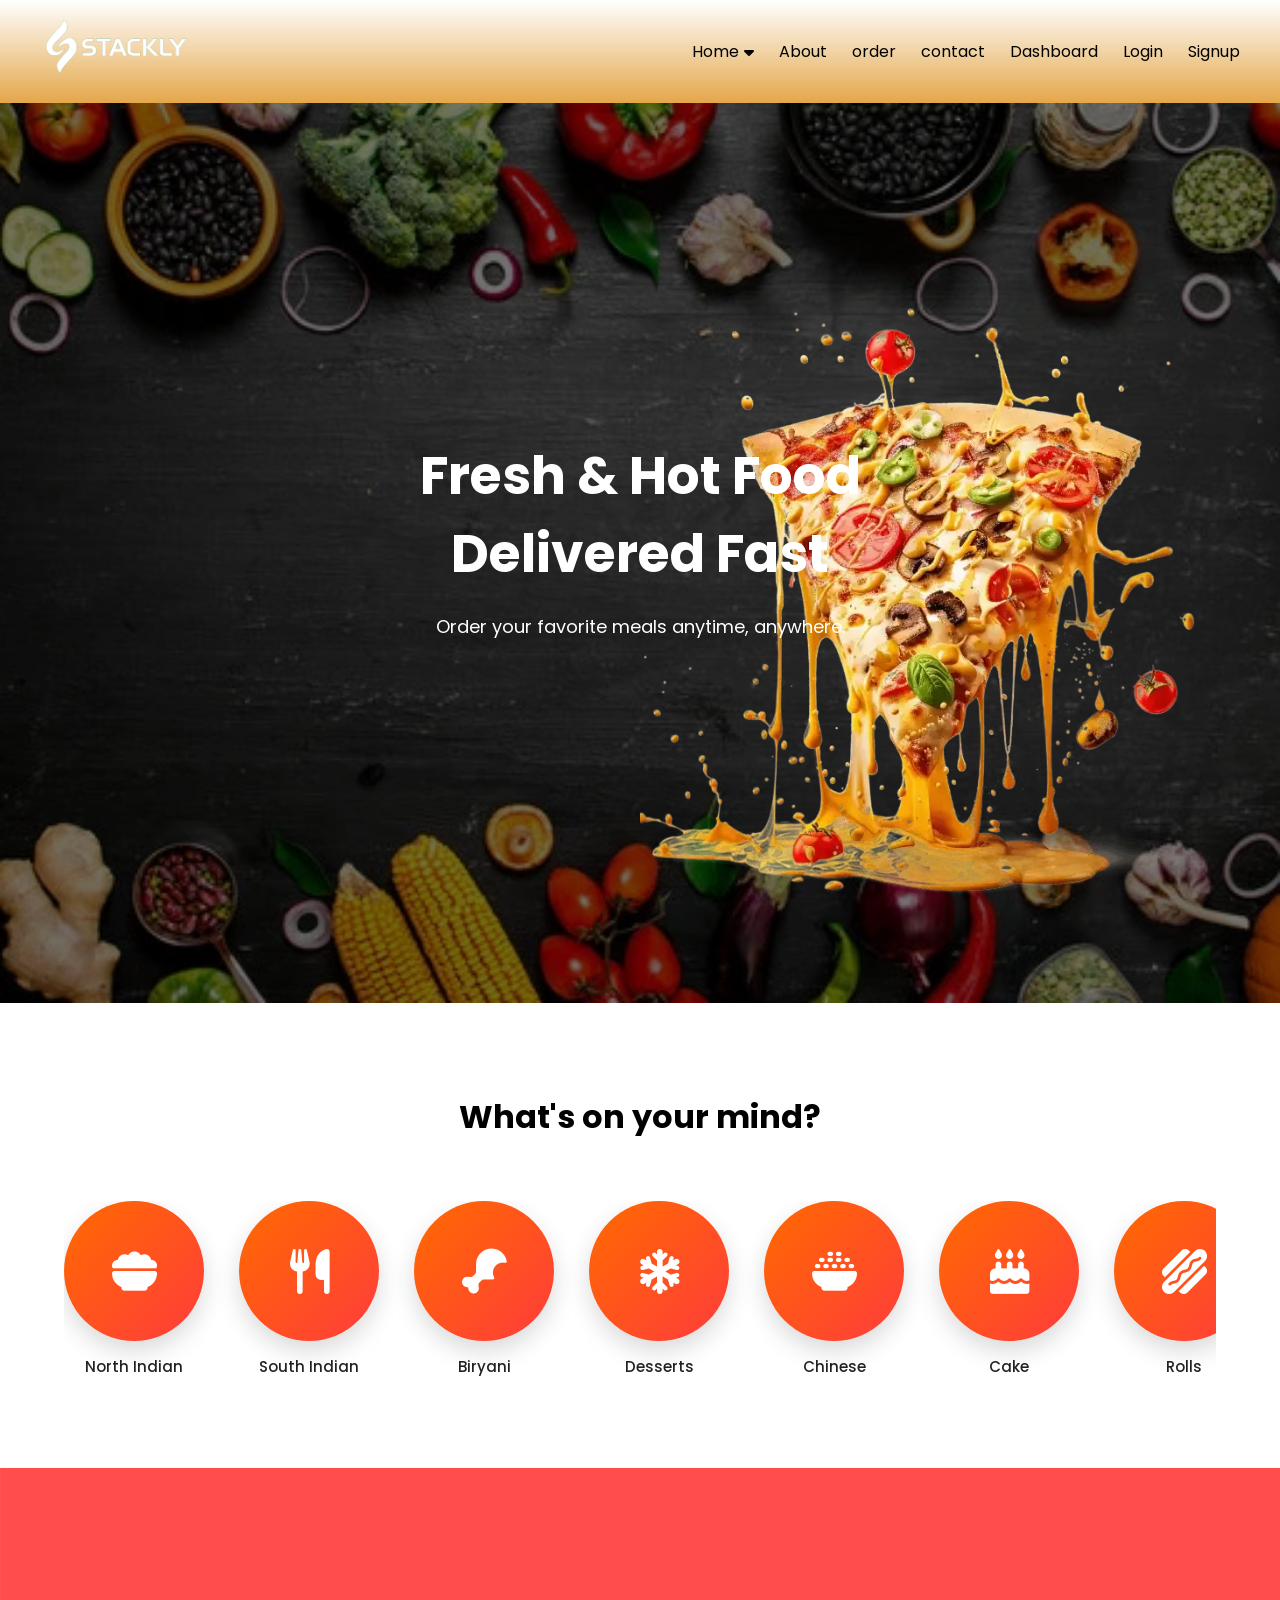
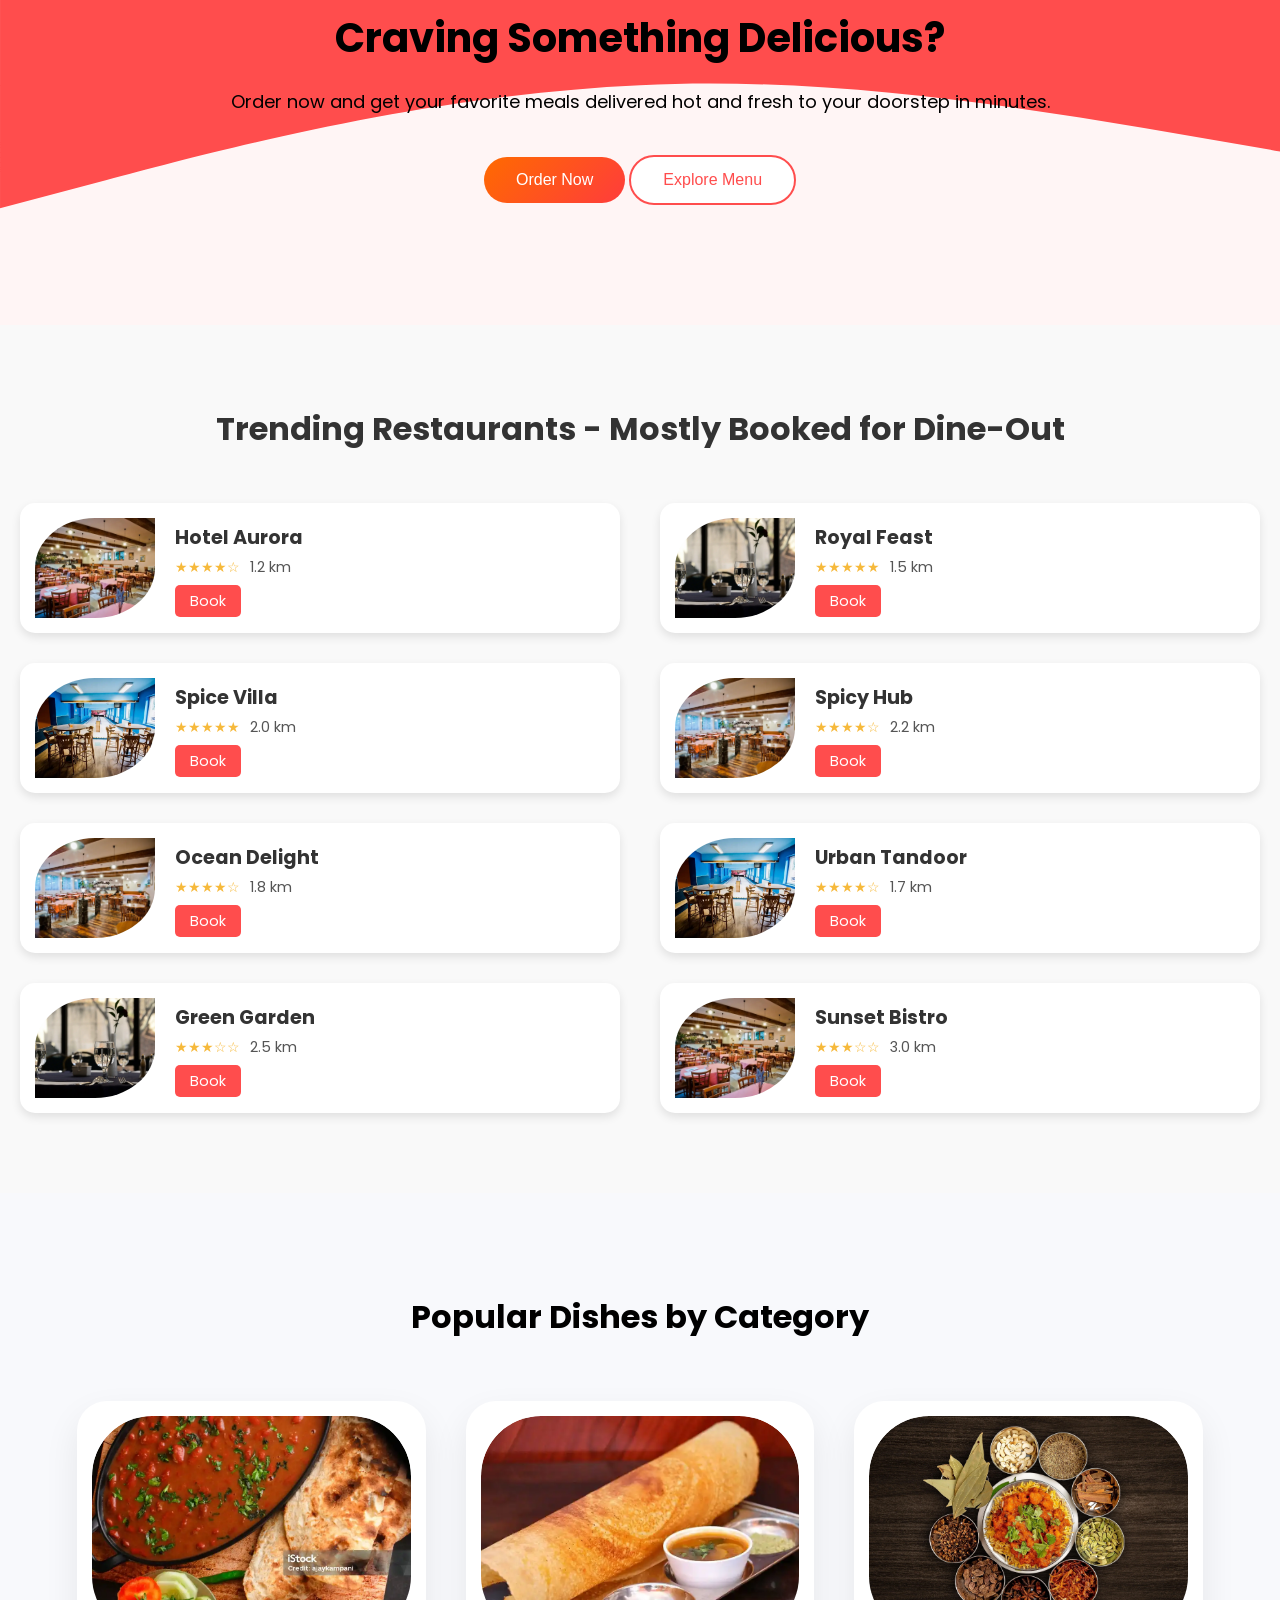
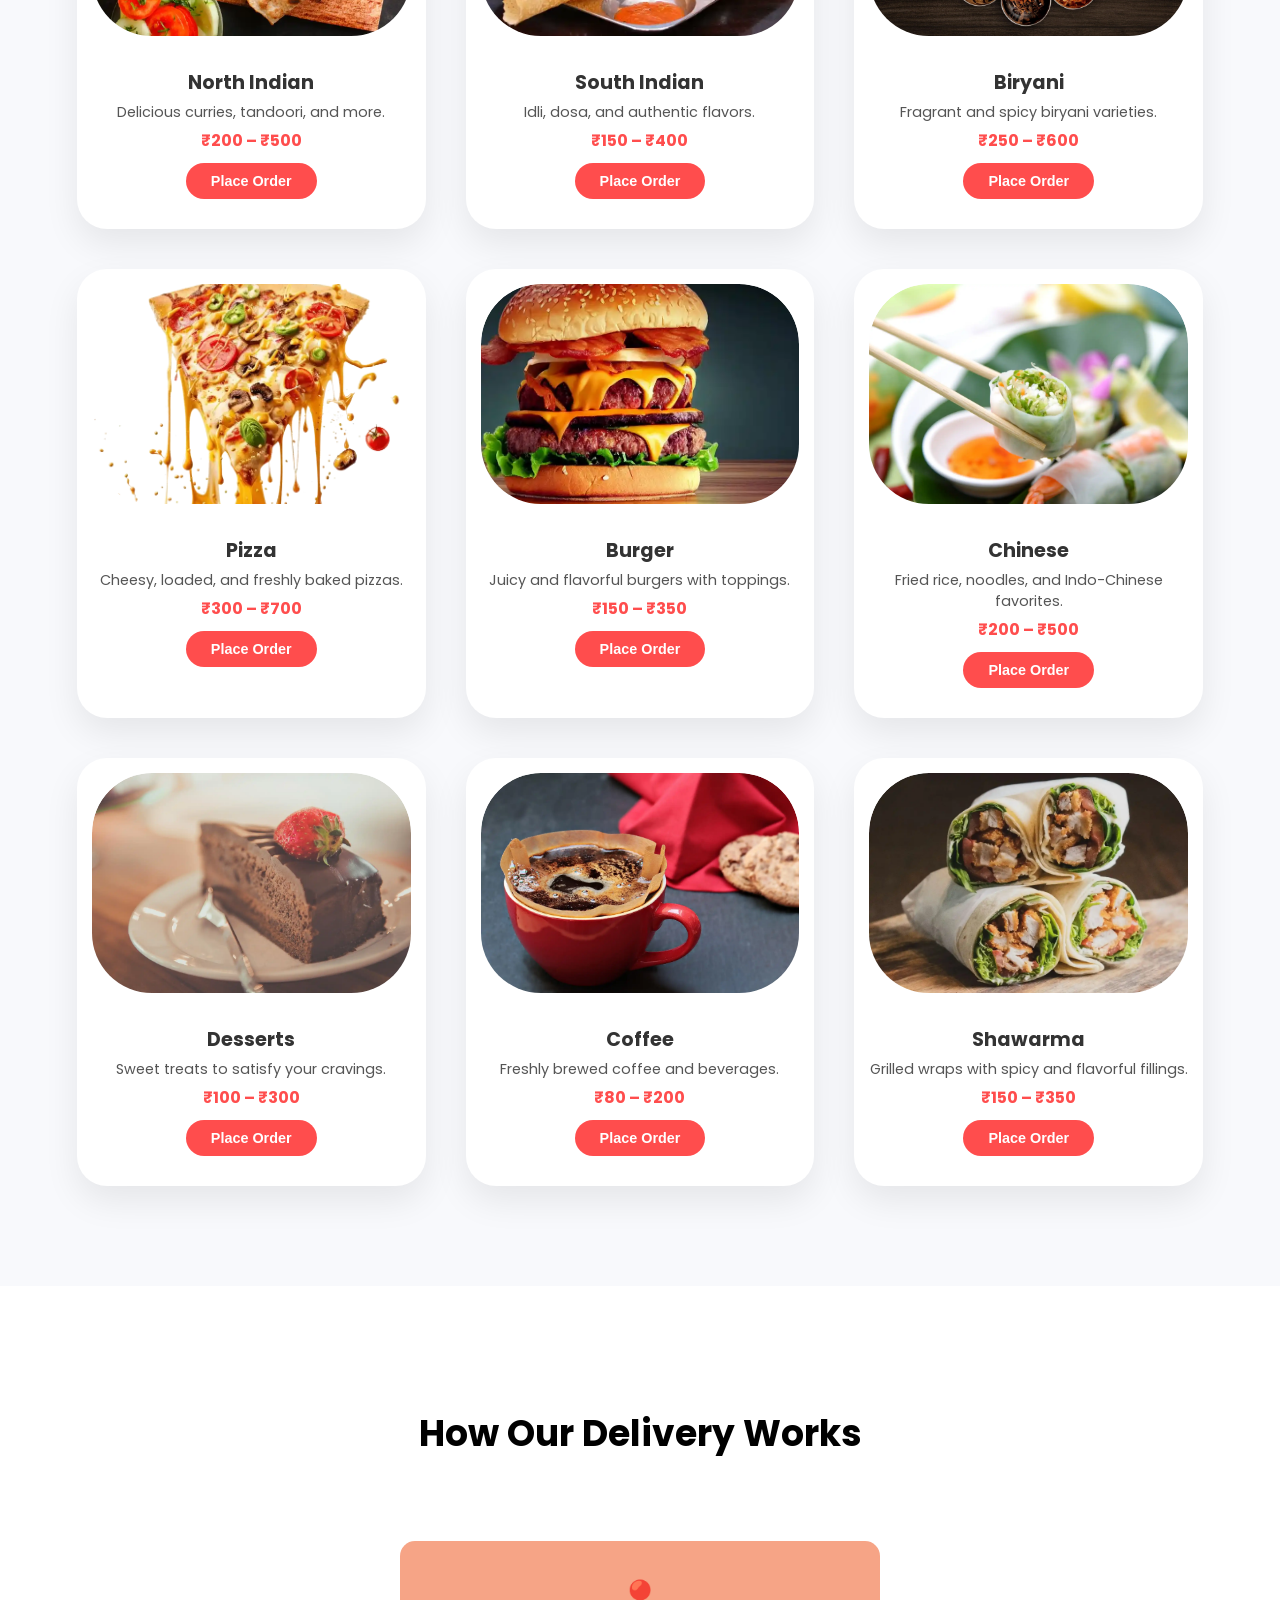
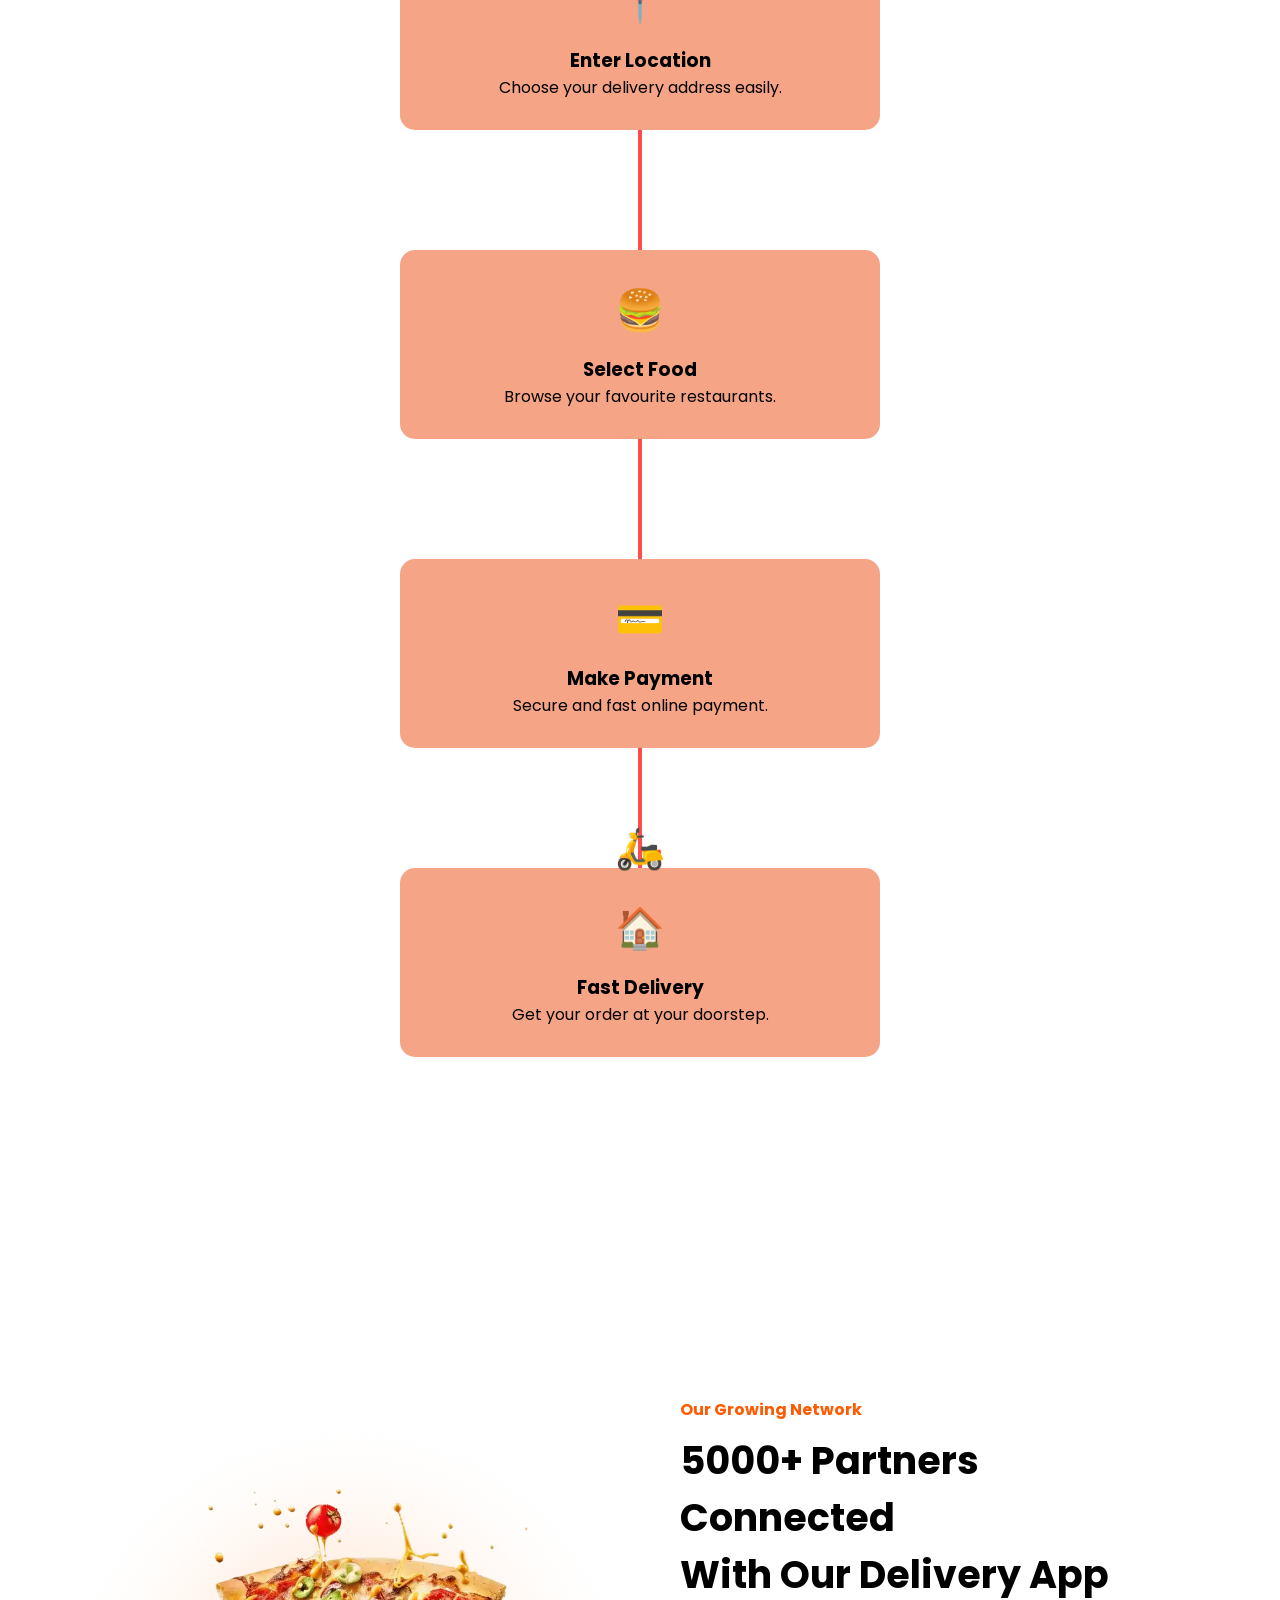
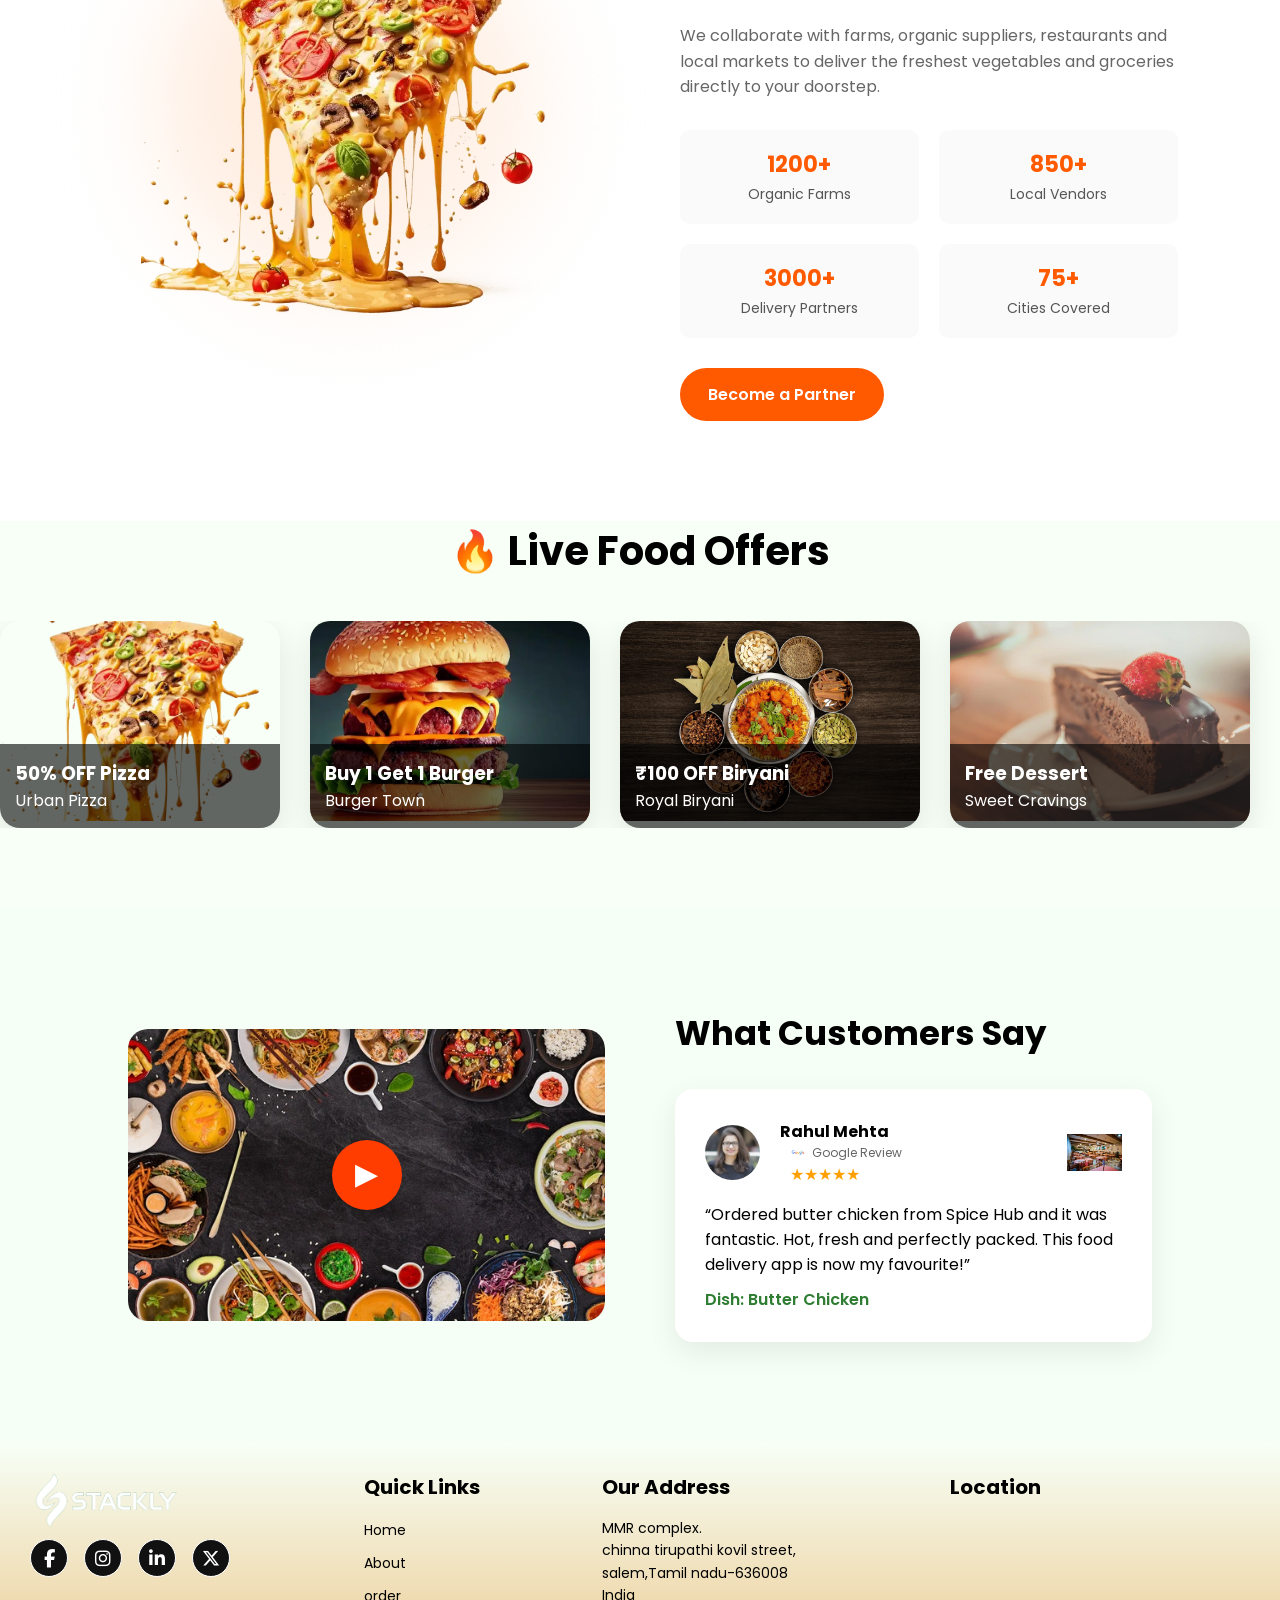
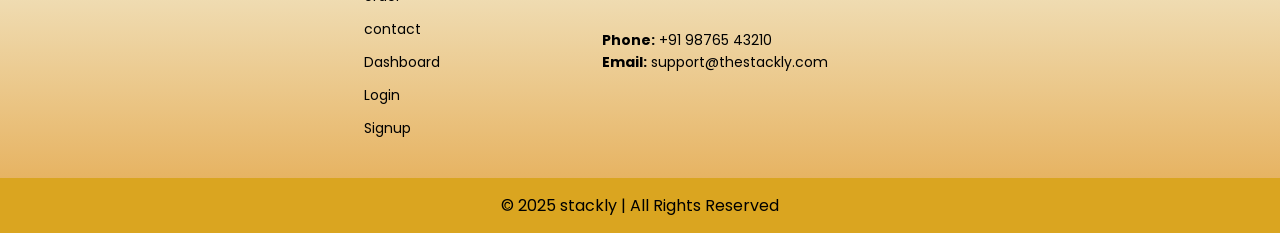
==== commit 5bd7be3f: "Add files via upload" ====
--- a/index.html
+++ b/index.html
@@ -2320,7 +2320,7 @@
   /* SECTION */
 
 .fdliveSection{
-padding:120px 8%;
+
 background:#f7fff7;
 overflow:hidden;
 }
--- a/style.css
+++ b/style.css
@@ -101,12 +101,14 @@
         
         /* ================= FOOTER ================= */
         .footer {
+            
             background:linear-gradient(to top, rgb(228, 167, 74), transparent);
             
             color: black;
         }
         
         .footer-container {
+            
             display: flex;
             justify-content: space-between;
             padding: 30px;
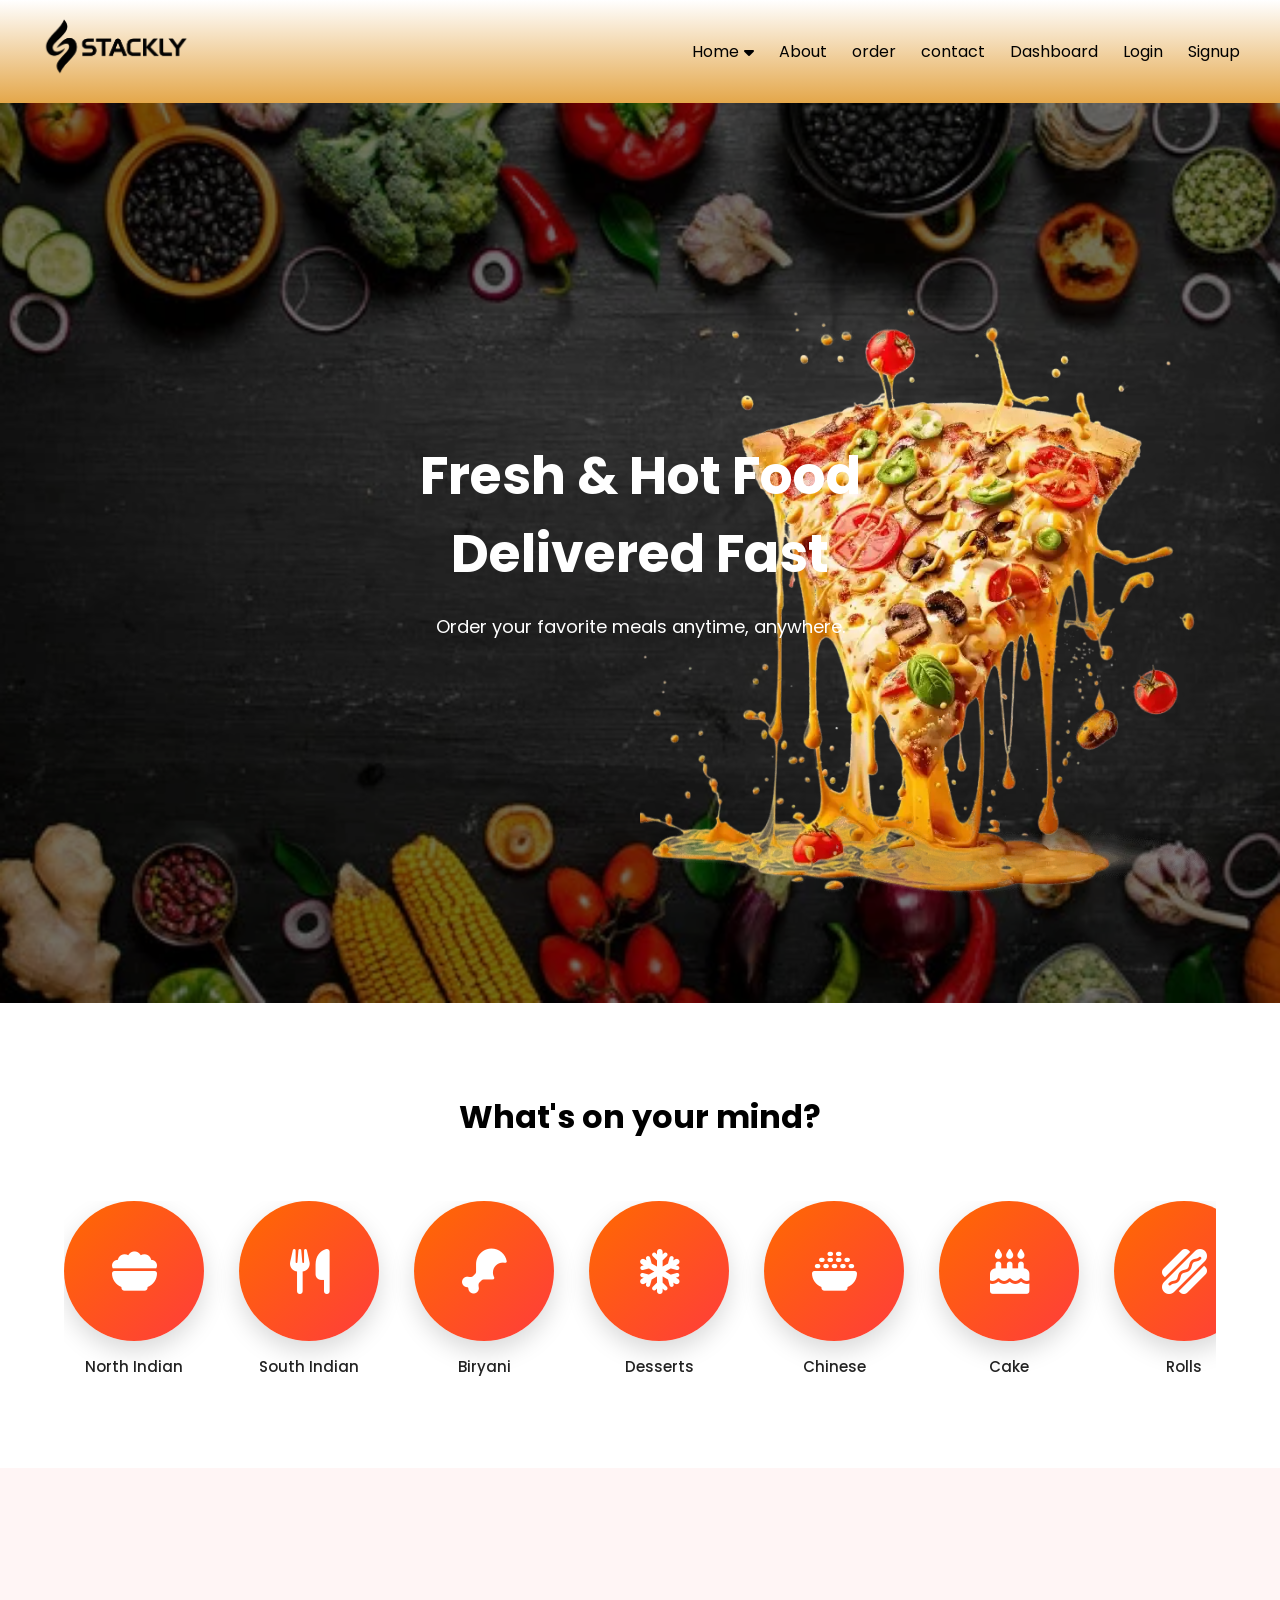
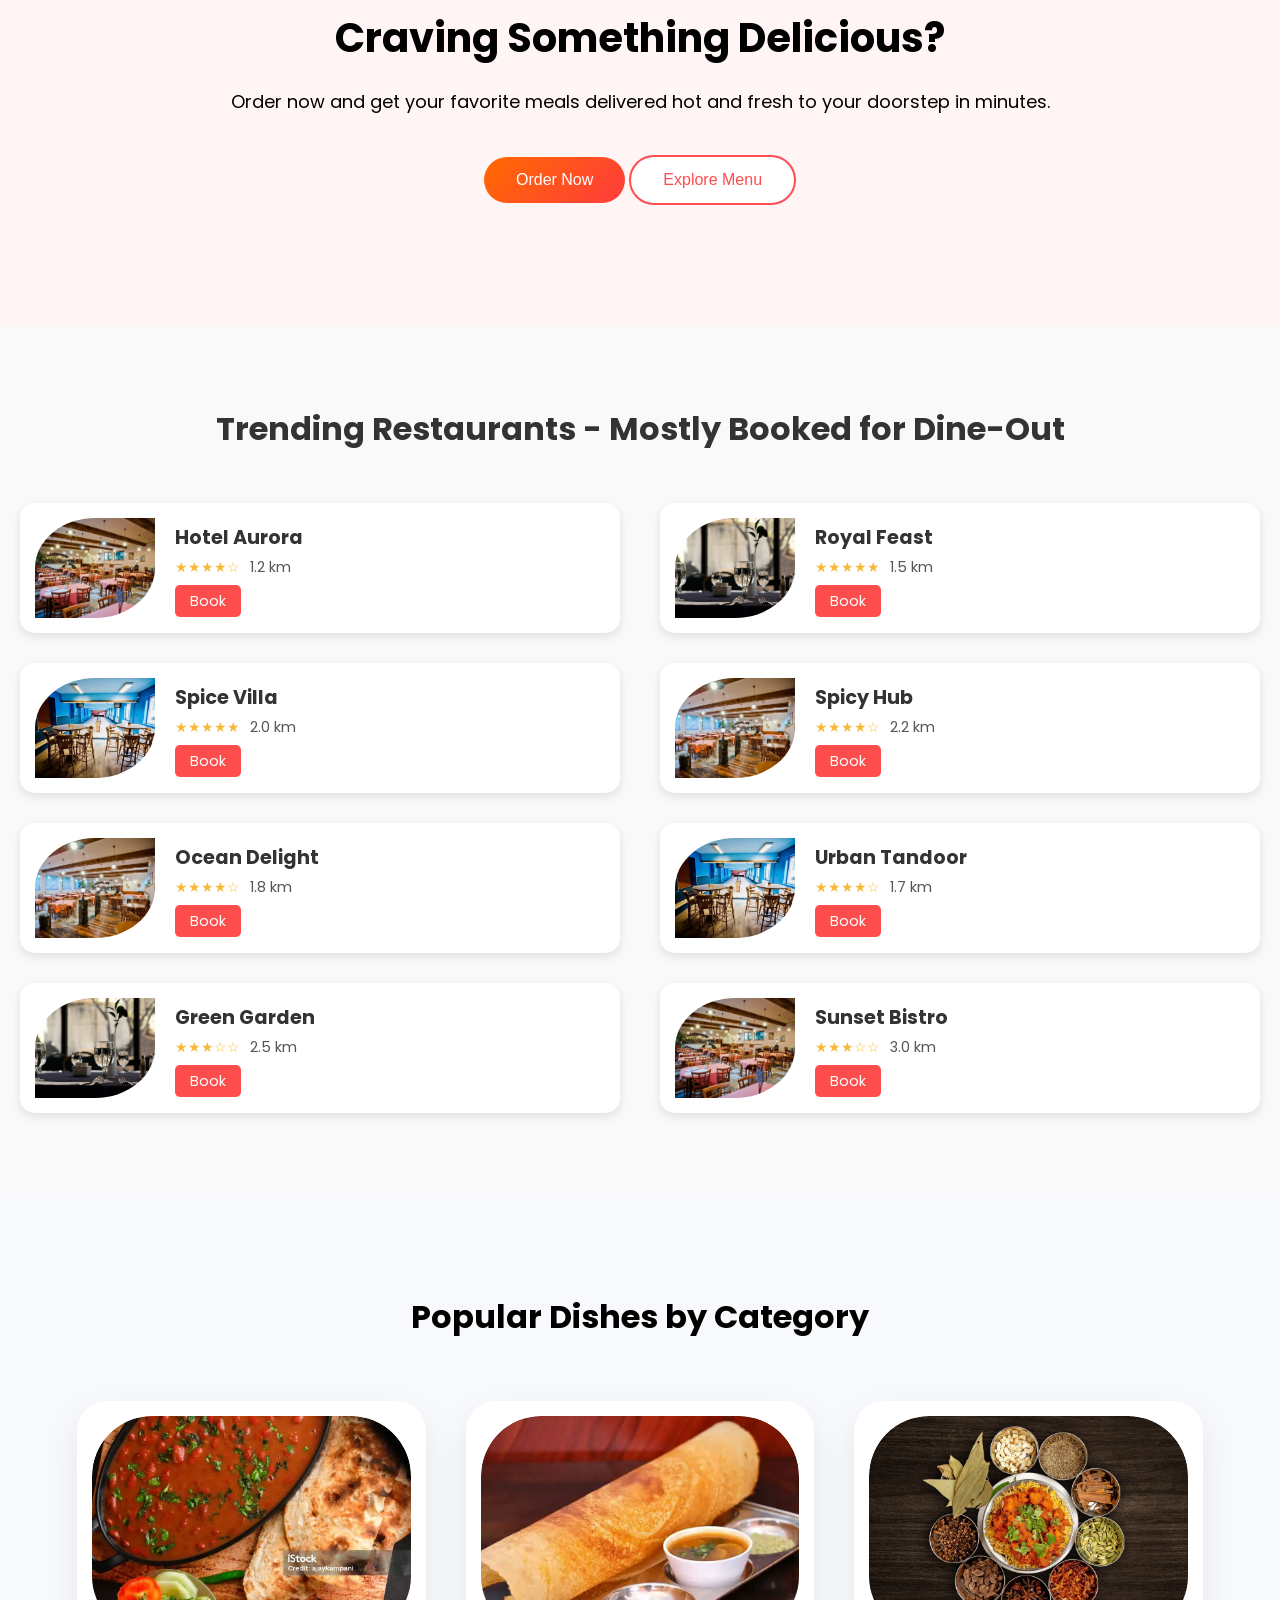
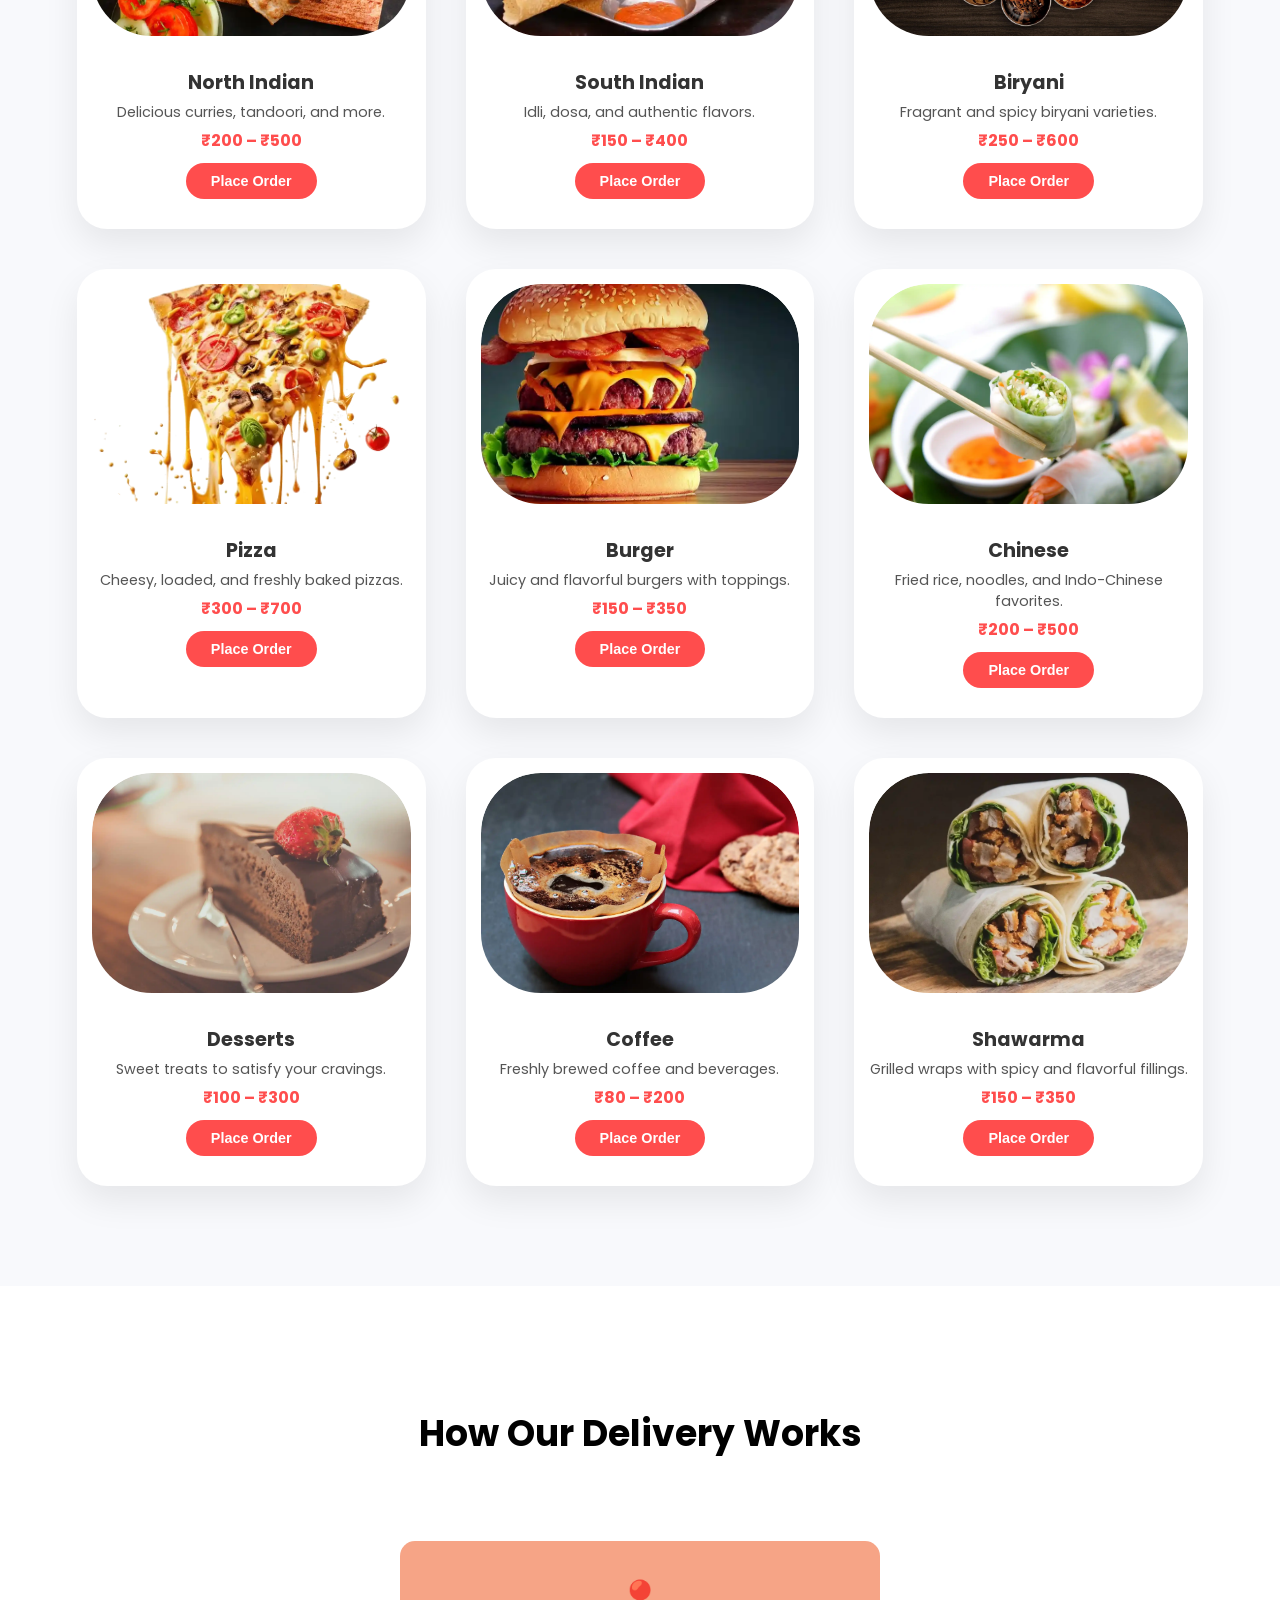
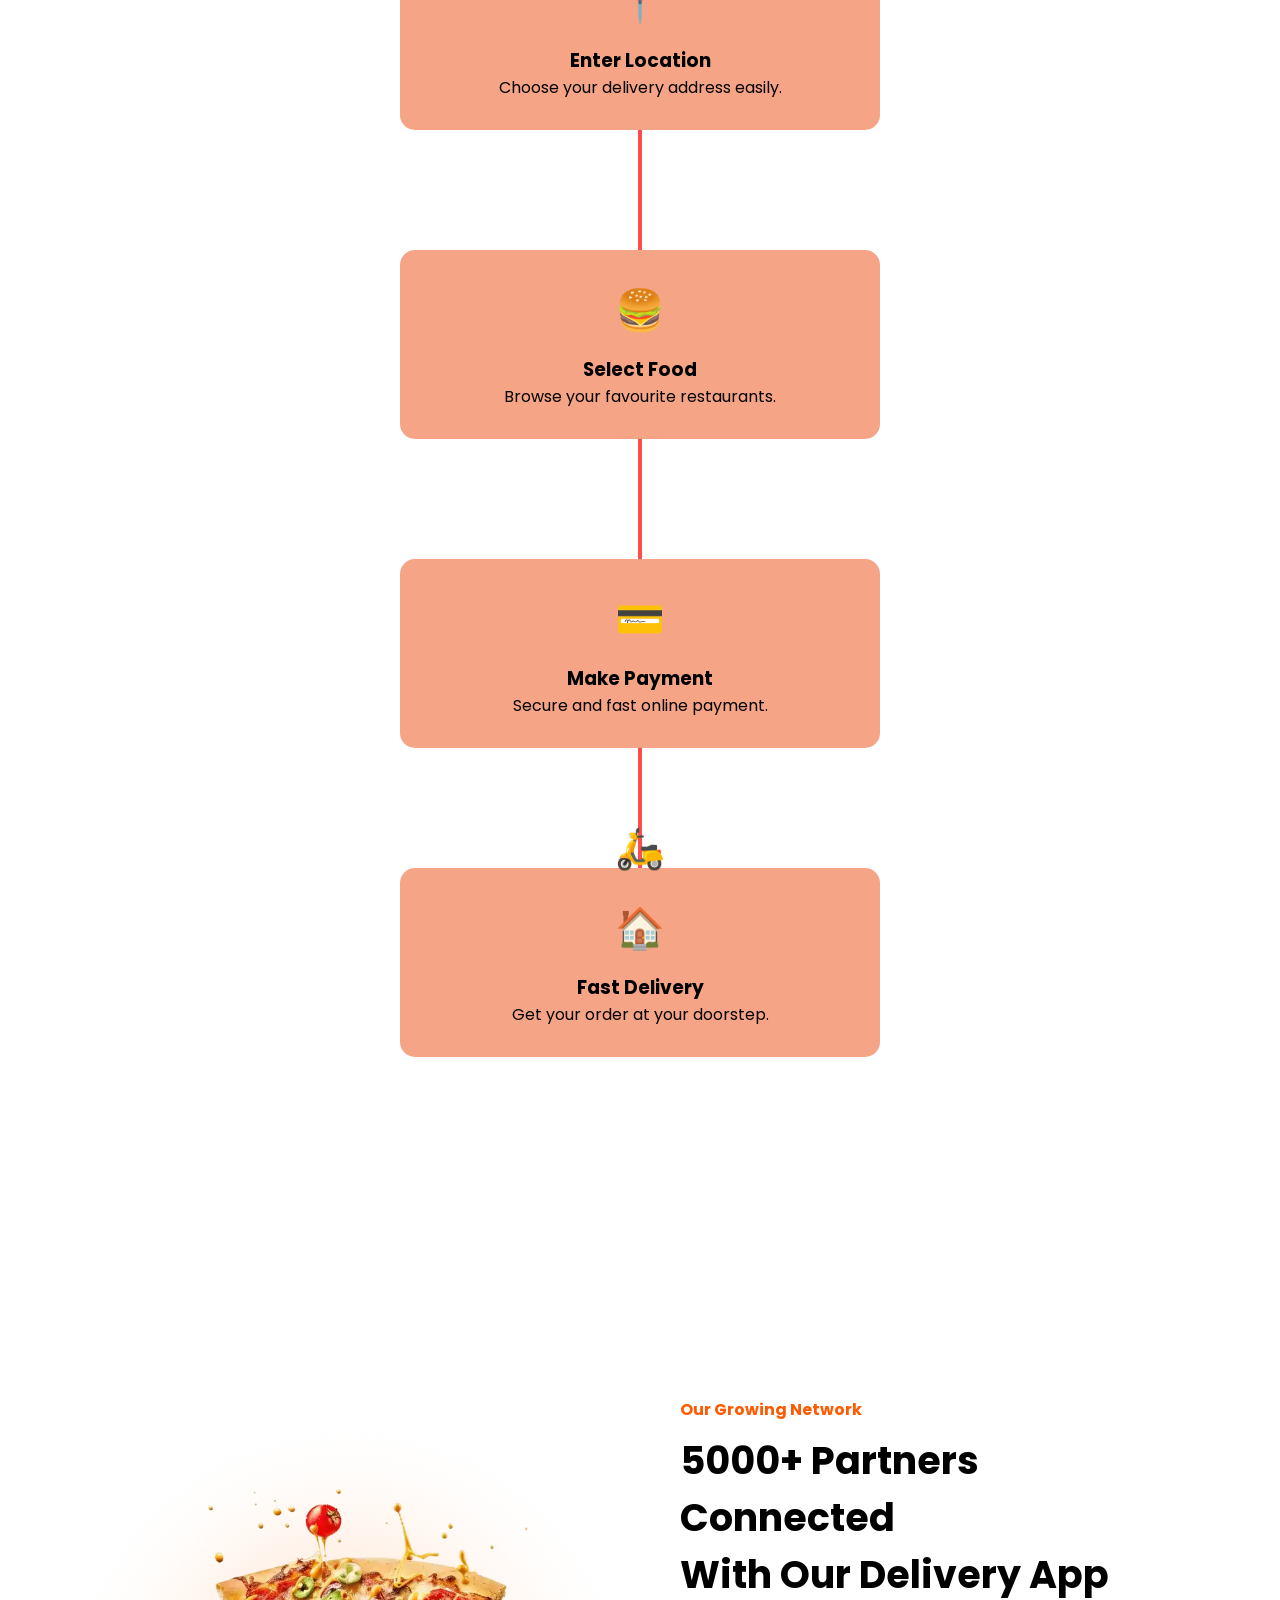
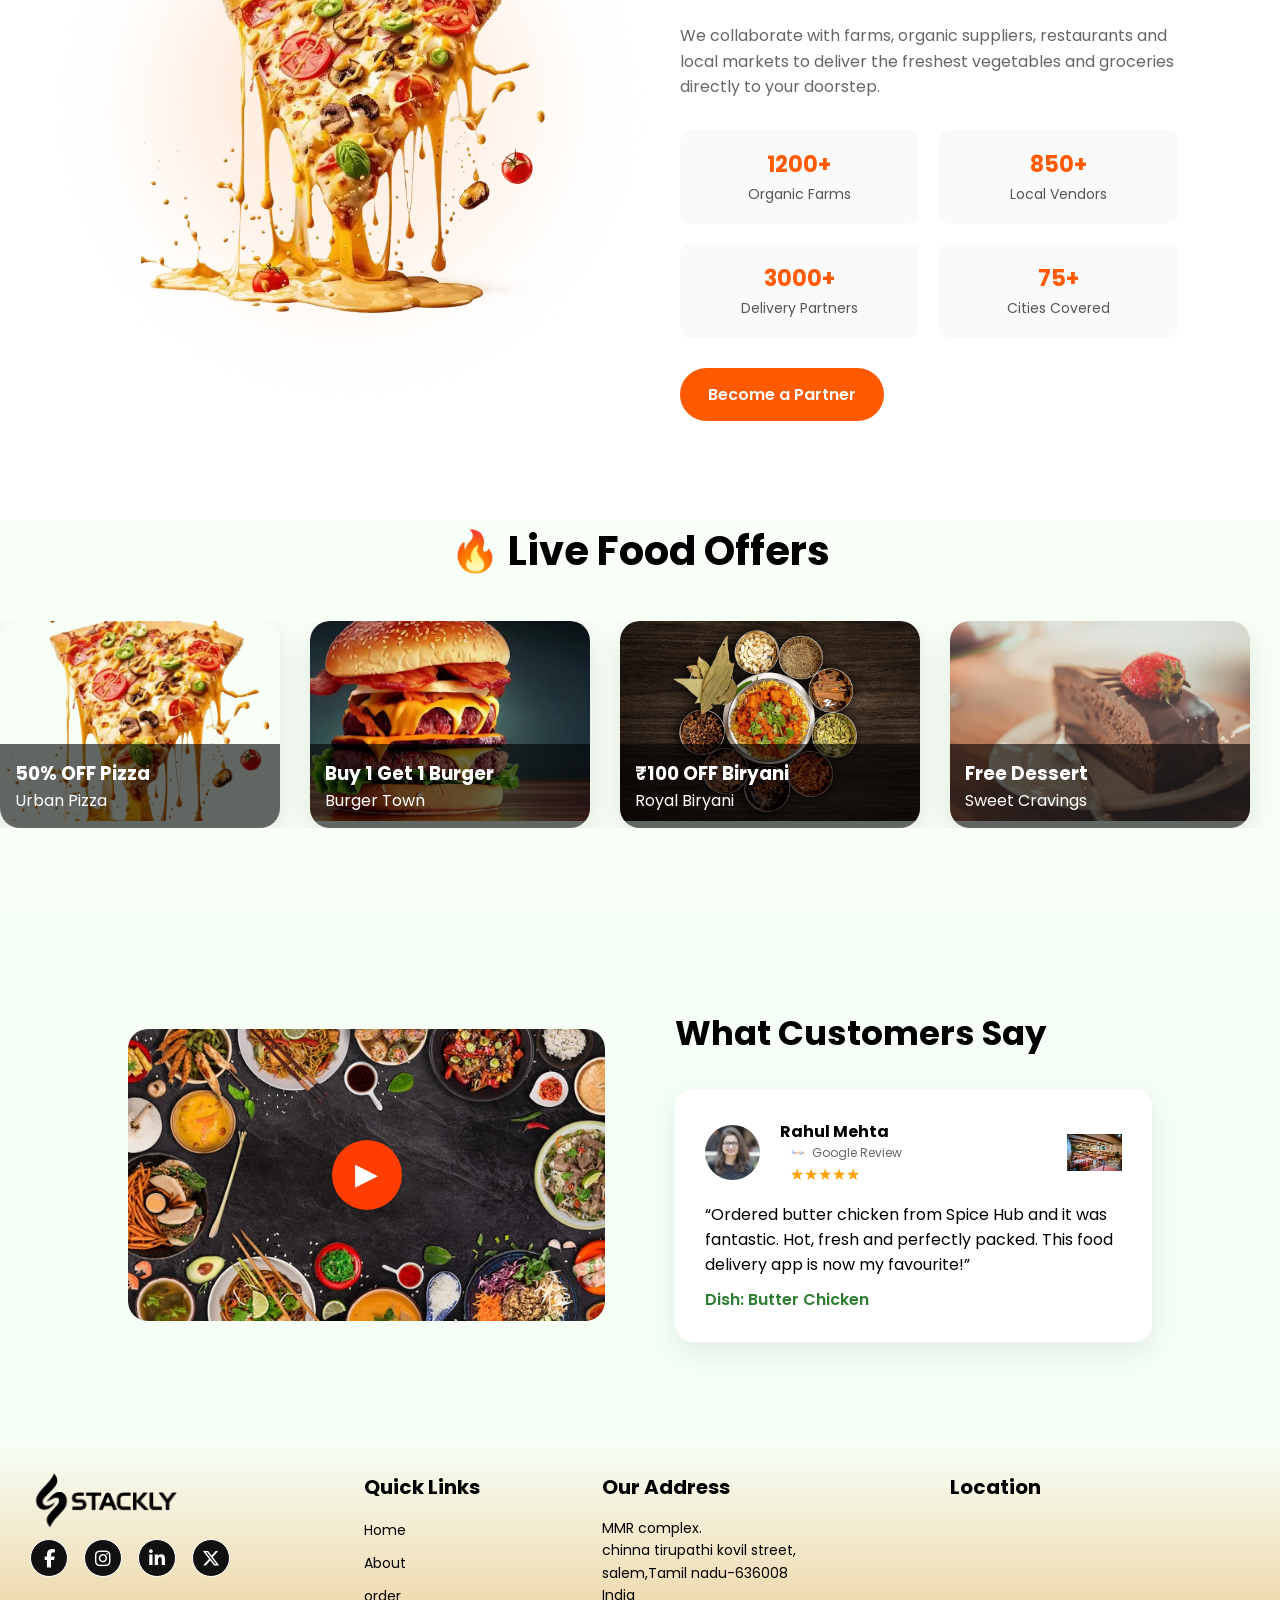
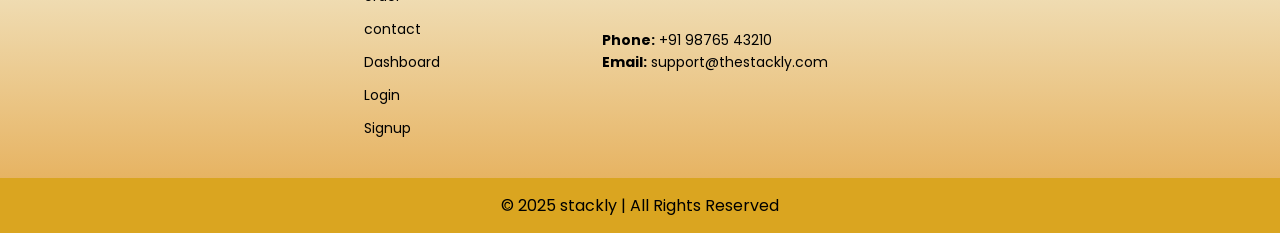
==== commit 40acf895: "Add files via upload" ====
--- a/index.html
+++ b/index.html
@@ -13,7 +13,8 @@
     <!-- ================= HEADER ================= -->
     <header class="header">
         <a href="index.html">   
-            <img src="./white.webp" alt="Stackly Logo" style="height: 60px; ">
+            <img src="./white.webp" alt="Stackly Logo"
+    style="height:60px; filter:brightness(0);">
           </a> 
         <!-- div class="logo">Tech<span>Solutions</span></div> -->
 
@@ -50,6 +51,7 @@
     </header>
 
 <style>
+    
 /* --- Full screen overlay --- */
 #preloader {
   position: fixed;
@@ -181,6 +183,7 @@
 
 
 .hero{
+    
     position:relative;
     width:100%;
     height:100vh;
@@ -192,6 +195,7 @@
     overflow:hidden;
     padding:20px;
 }
+
 
 /* ===== Background Slider ===== */
 
@@ -649,13 +653,13 @@
 <section class="fdcta-section">
 
   <!-- WAVES -->
-  <div class="fdcta-waves">
+  <!-- <div class="fdcta-waves">
       <svg viewBox="0 0 1440 320">
           <path fill="#ff4d4d" fill-opacity="1"
               d="M0,192L60,176C120,160,240,128,360,122.7C480,117,600,139,720,160C840,181,960,203,1080,197.3C1200,192,1320,160,1380,144L1440,128L1440,0L0,0Z">
           </path>
       </svg>
-  </div>
+  </div> -->
 
   <div class="fdcta-container">
 
@@ -891,7 +895,7 @@
             <span class="trending-restaurant-stars">★★★★☆</span>
             <span class="trending-restaurant-distance">1.2 km</span>
           </div>
-          <a href="/404" class="trending-restaurant-book">Book</a>
+          <a href="./404.html" class="trending-restaurant-book">Book</a>
         </div>
       </div>
 
@@ -903,7 +907,7 @@
             <span class="trending-restaurant-stars">★★★★★</span>
             <span class="trending-restaurant-distance">2.0 km</span>
           </div>
-          <a href="/404" class="trending-restaurant-book">Book</a>
+          <a href="./404.html" class="trending-restaurant-book">Book</a>
         </div>
       </div>
 
@@ -915,7 +919,7 @@
             <span class="trending-restaurant-stars">★★★★☆</span>
             <span class="trending-restaurant-distance">1.8 km</span>
           </div>
-          <a href="/404" class="trending-restaurant-book">Book</a>
+          <a href="./404.html" class="trending-restaurant-book">Book</a>
         </div>
       </div>
 
@@ -927,7 +931,7 @@
             <span class="trending-restaurant-stars">★★★☆☆</span>
             <span class="trending-restaurant-distance">2.5 km</span>
           </div>
-          <a href="/404" class="trending-restaurant-book">Book</a>
+          <a href="./404.html" class="trending-restaurant-book">Book</a>
         </div>
       </div>
     </div>
@@ -942,7 +946,7 @@
             <span class="trending-restaurant-stars">★★★★★</span>
             <span class="trending-restaurant-distance">1.5 km</span>
           </div>
-          <a href="/404" class="trending-restaurant-book">Book</a>
+          <a href="./404.html" class="trending-restaurant-book">Book</a>
         </div>
       </div>
 
@@ -954,7 +958,7 @@
             <span class="trending-restaurant-stars">★★★★☆</span>
             <span class="trending-restaurant-distance">2.2 km</span>
           </div>
-          <a href="/404" class="trending-restaurant-book">Book</a>
+          <a href="./404.html" class="trending-restaurant-book">Book</a>
         </div>
       </div>
 
@@ -966,7 +970,7 @@
             <span class="trending-restaurant-stars">★★★★☆</span>
             <span class="trending-restaurant-distance">1.7 km</span>
           </div>
-          <a href="/404" class="trending-restaurant-book">Book</a>
+          <a href="./404.html" class="trending-restaurant-book">Book</a>
         </div>
       </div>
 
@@ -978,7 +982,7 @@
             <span class="trending-restaurant-stars">★★★☆☆</span>
             <span class="trending-restaurant-distance">3.0 km</span>
           </div>
-          <a href="/404" class="trending-restaurant-book">Book</a>
+          <a href="./404.html" class="trending-restaurant-book">Book</a>
         </div>
       </div>
     </div>
@@ -2036,7 +2040,7 @@
   
           </div>
   
-          <a href="#" class="partner-btn" data-animate="text">Become a Partner</a>
+          <a href="./404.html" class="partner-btn" data-animate="text">Become a Partner</a>
   
       </div>
   
@@ -3150,7 +3154,9 @@
 
         <!-- Logo / About -->
         <div class="footer-box">
-            <img src="./white.webp" alt="Stackly Logo" class="footer-logo"  style="height:60px;">
+            <!-- <img src="./white.webp" alt="Stackly Logo" class="footer-logo"  style="height:60px;"> -->
+            <img src="./white.webp" alt="Stackly Logo"
+    style="height:60px; filter:brightness(0);">
 
            
             <!-- <p>We deliver secure, scalable and innovative IT services for global businesses.</p><br> -->
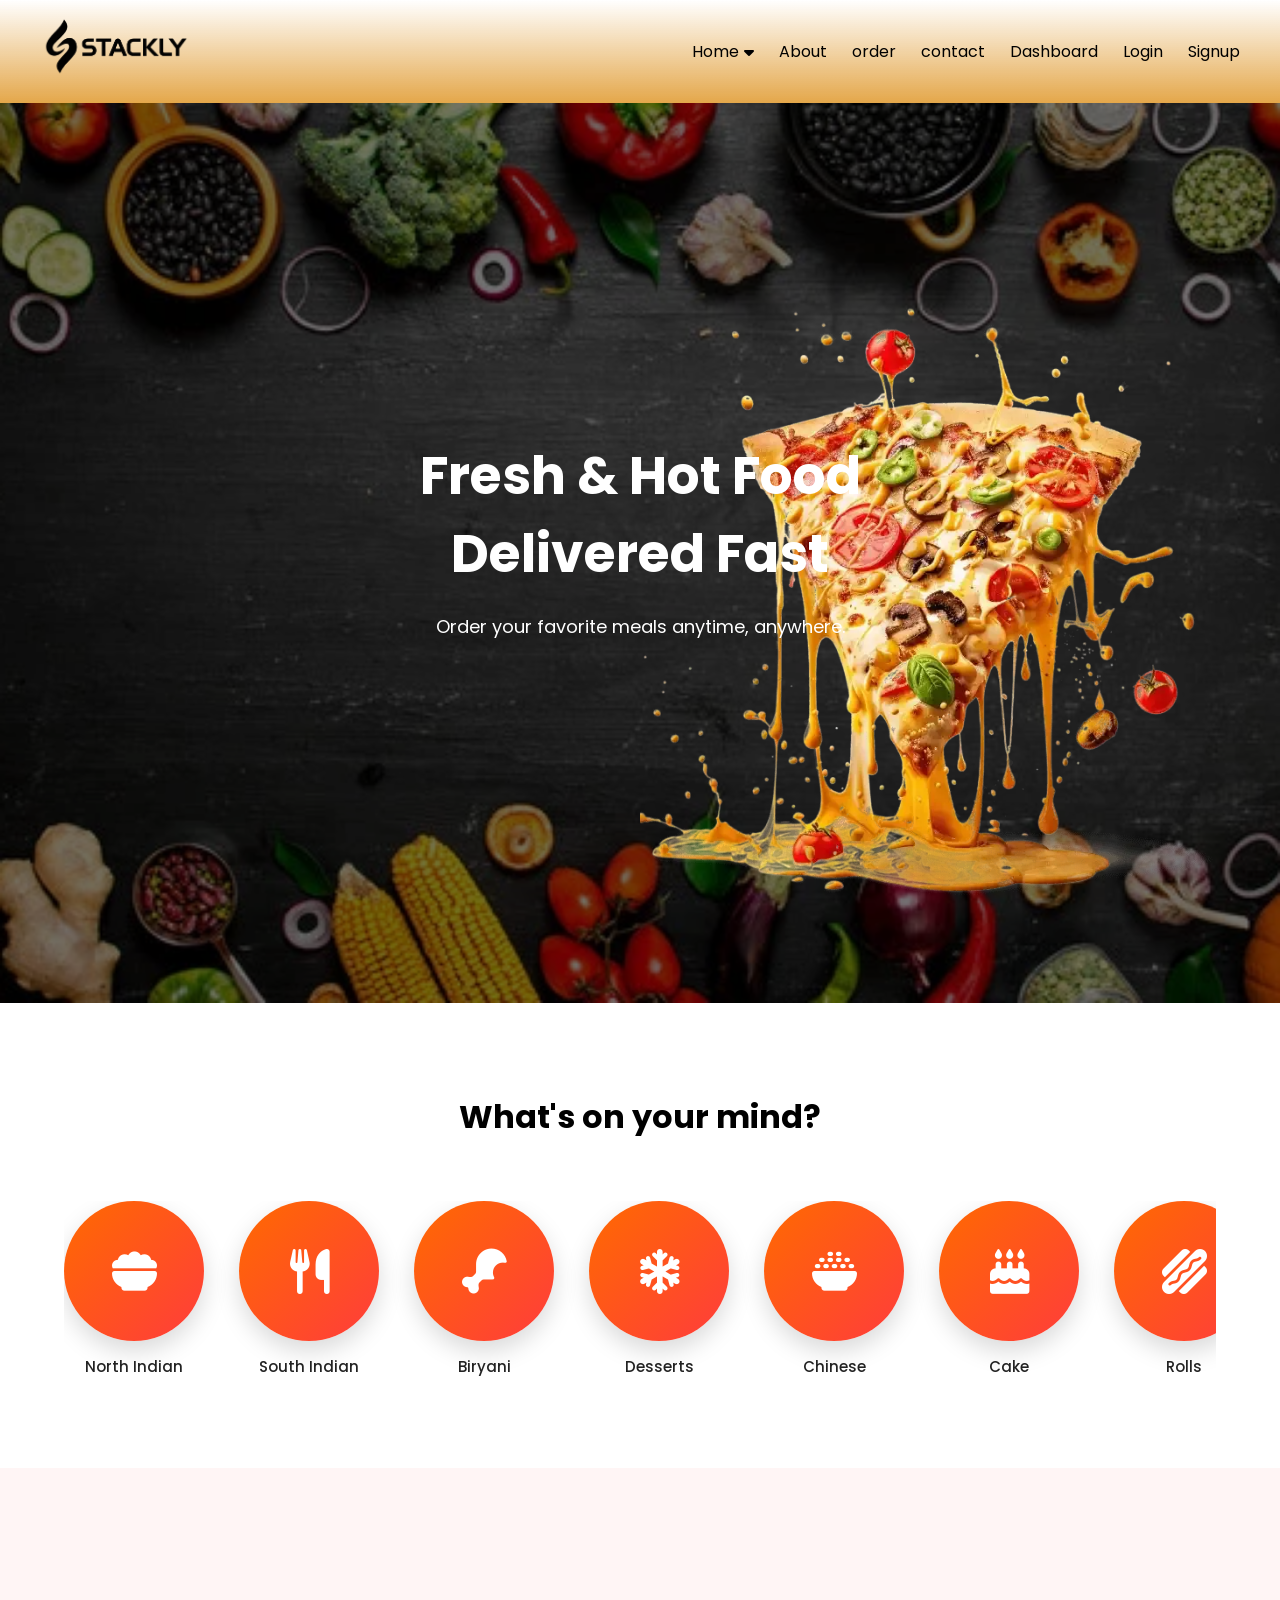
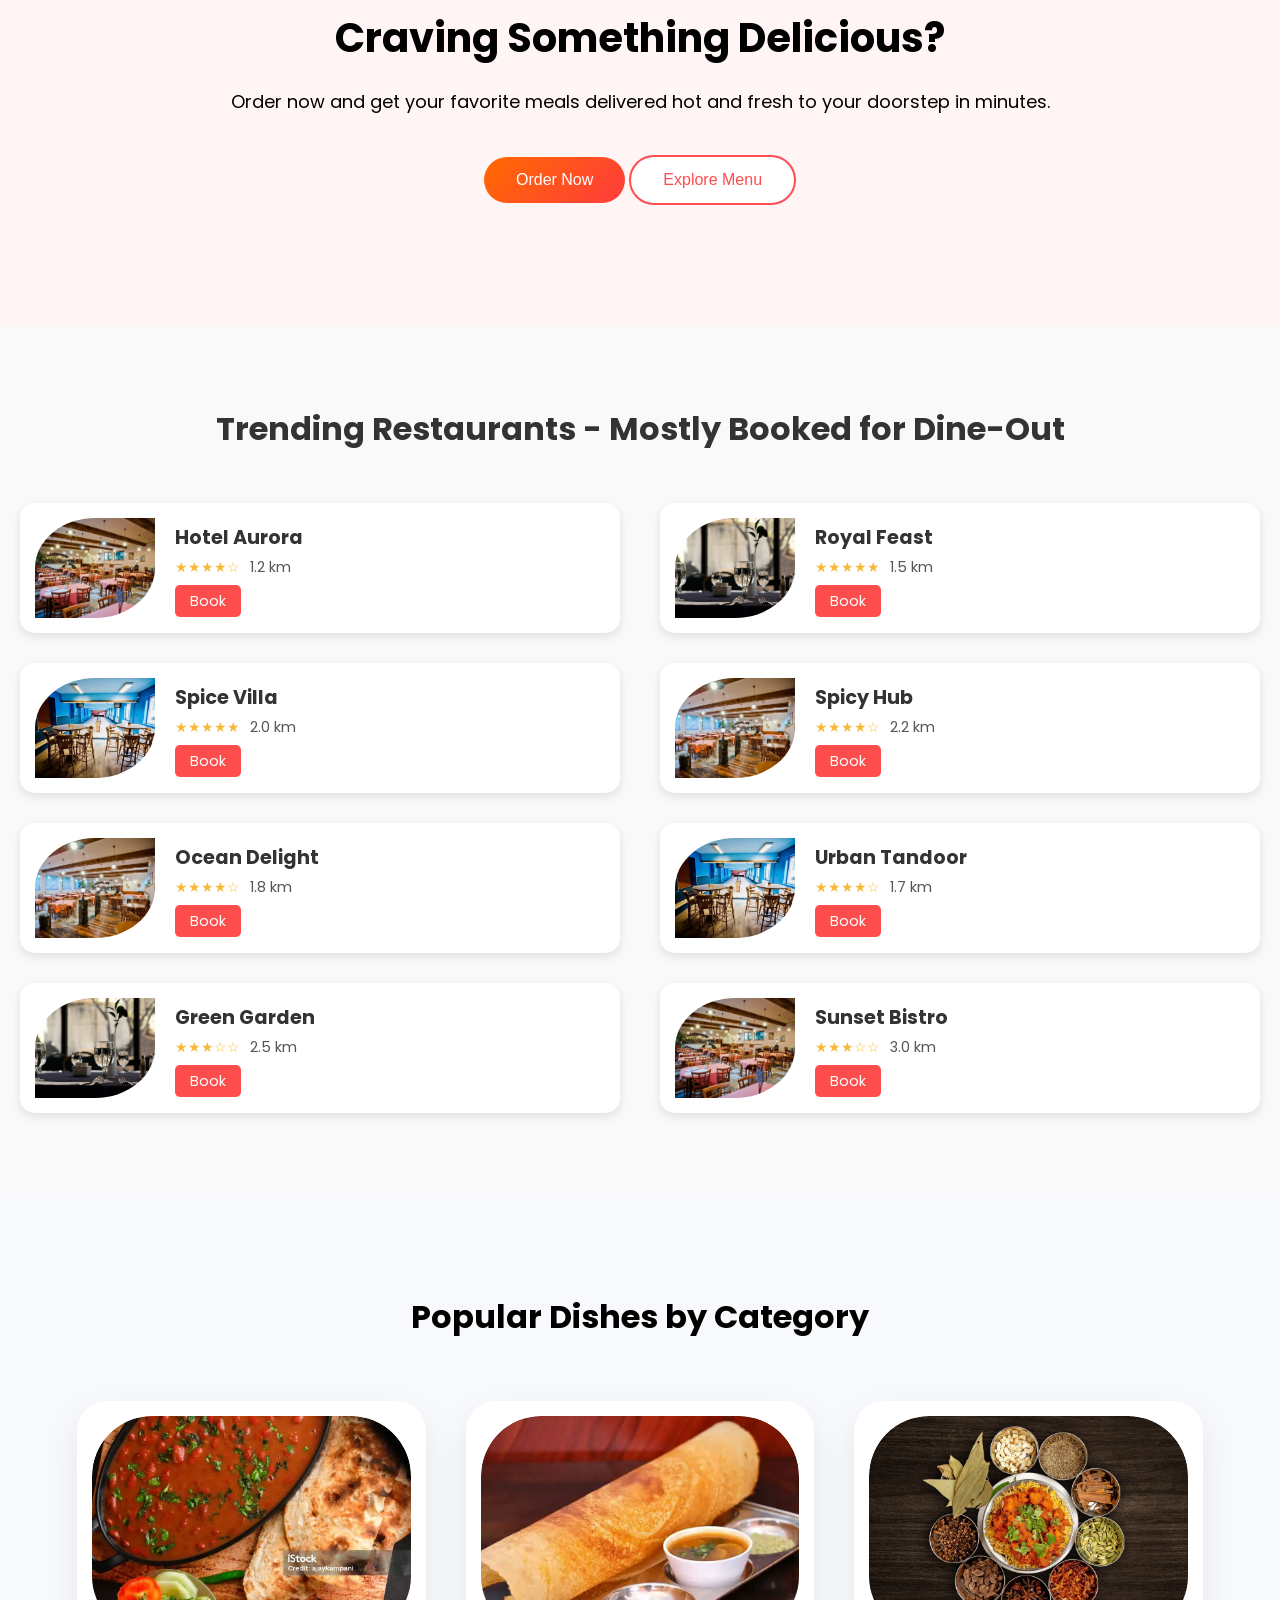
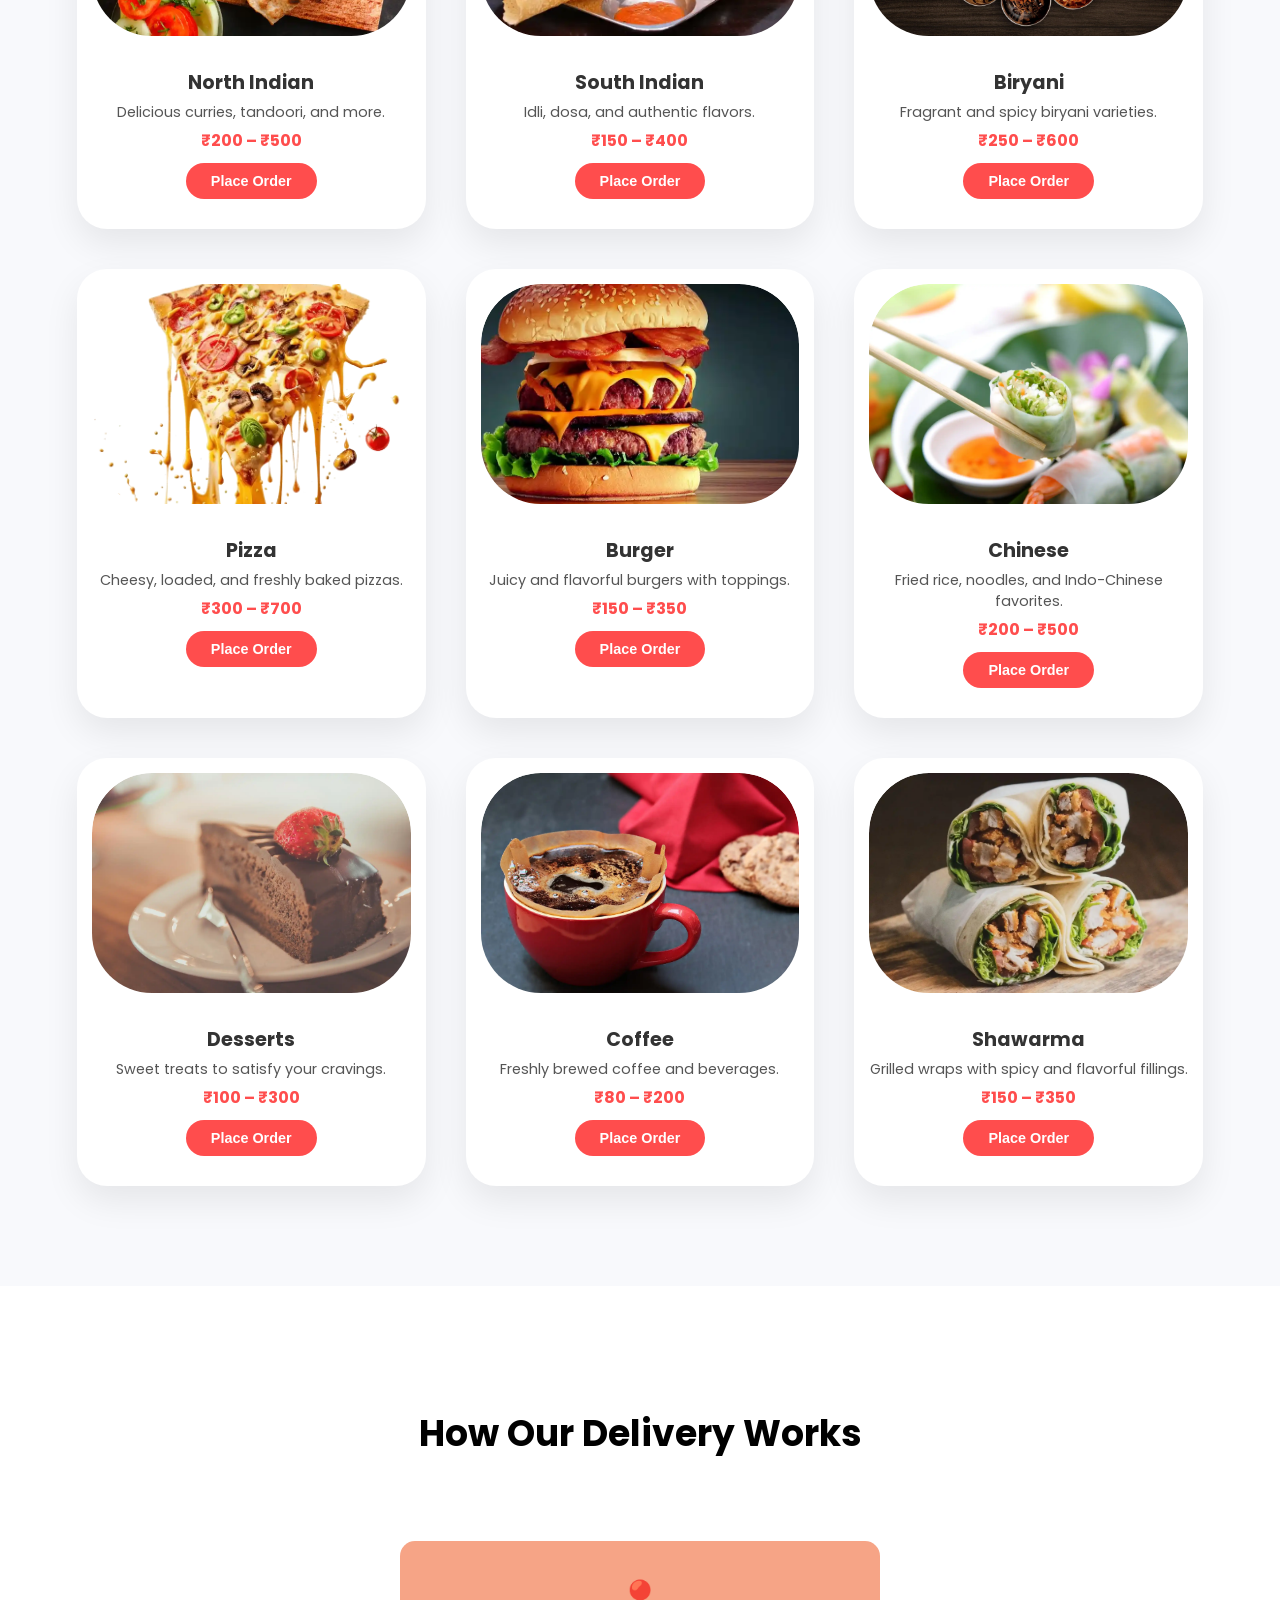
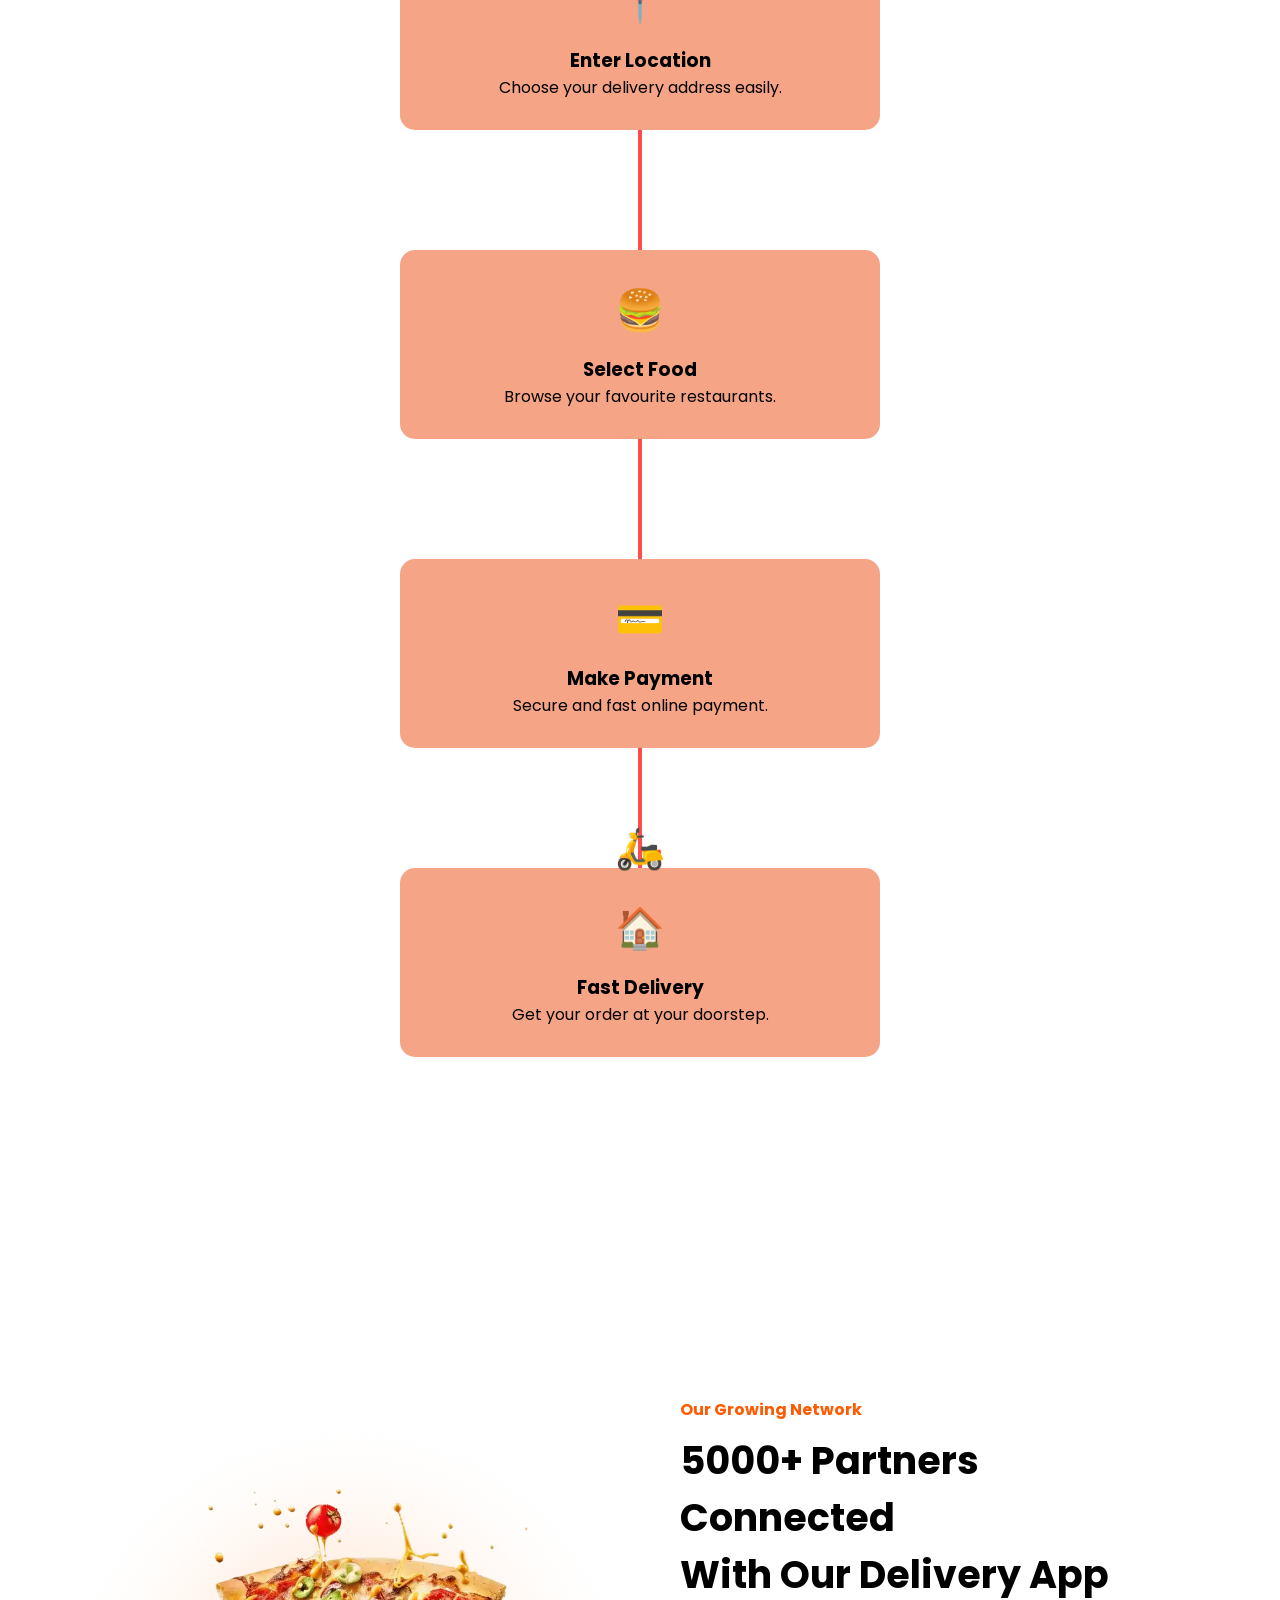
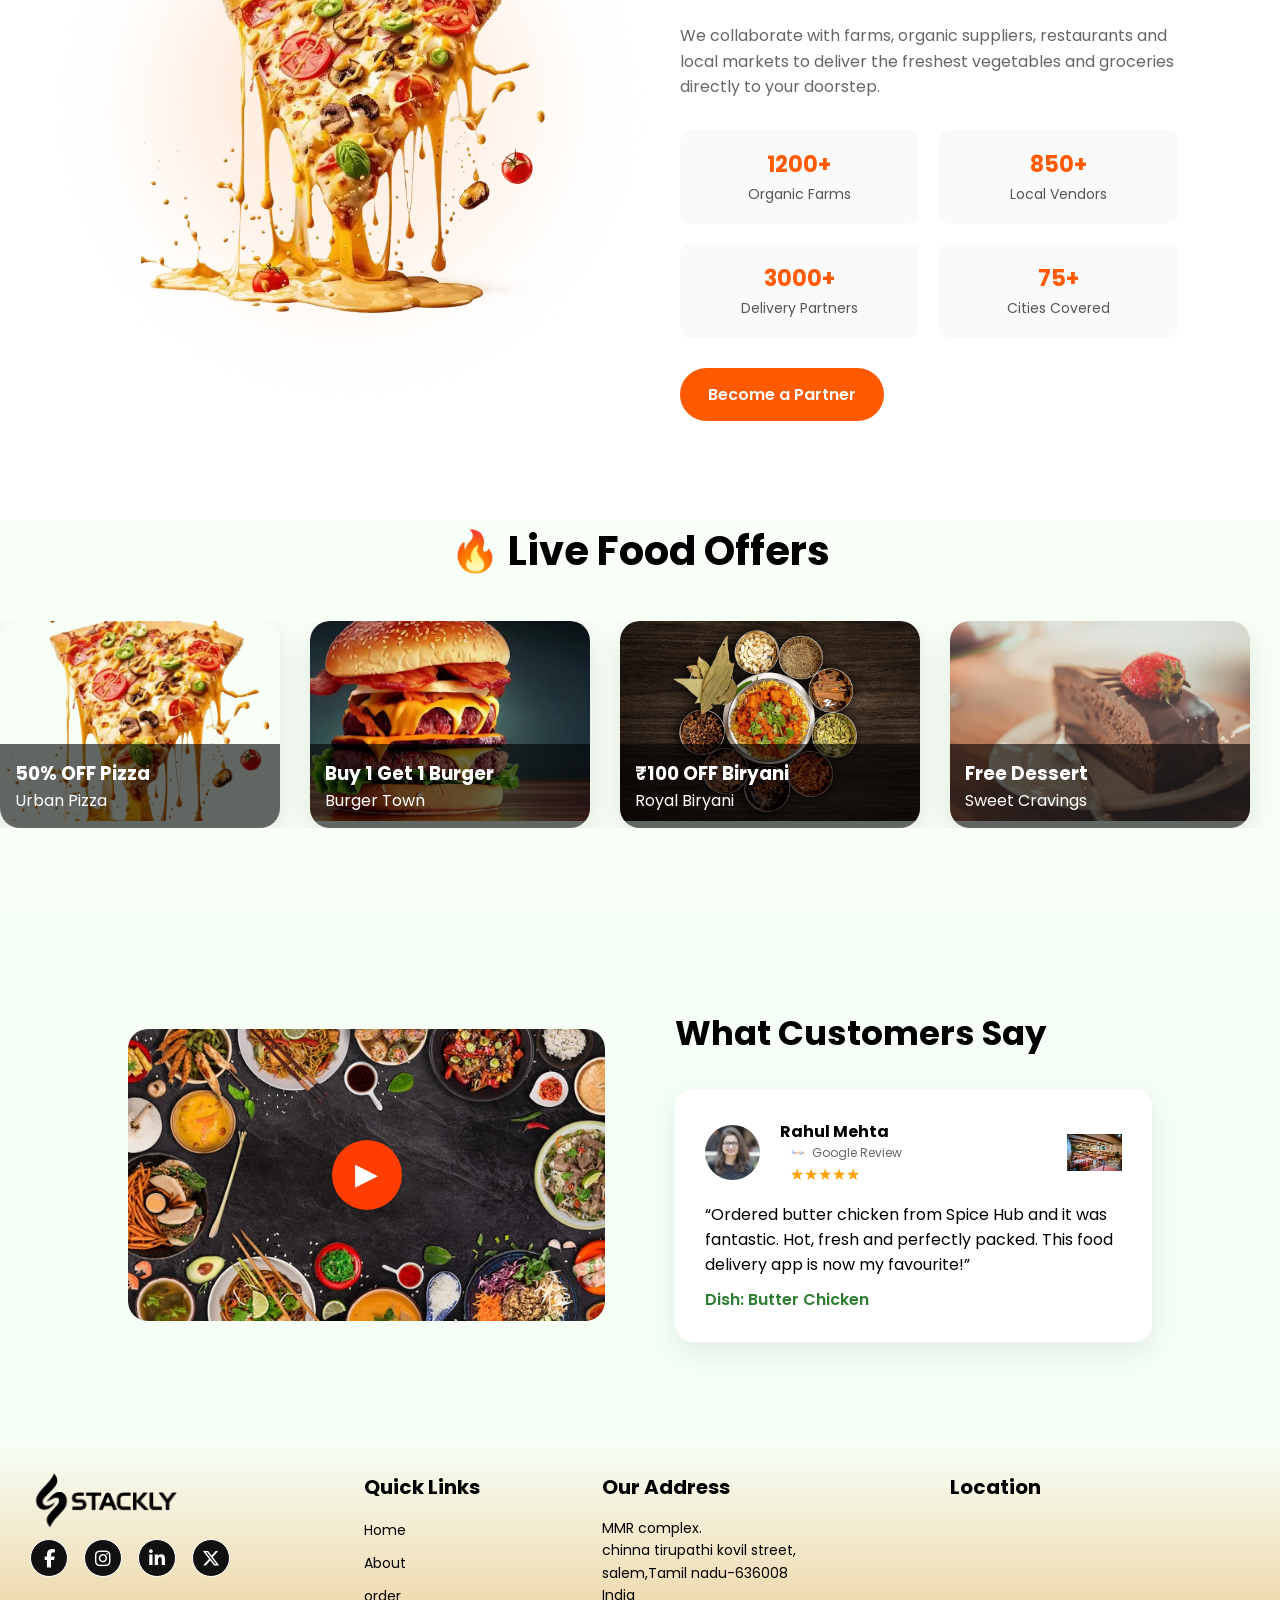
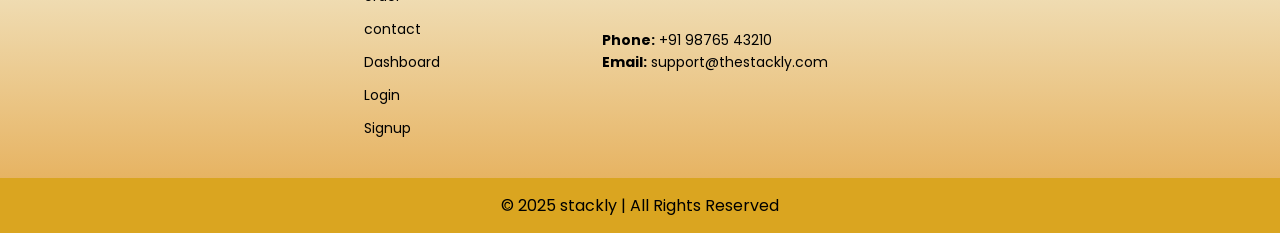
==== commit c762aa1b: "Add files via upload" ====
--- a/index.html
+++ b/index.html
@@ -183,6 +183,10 @@
 
 
 .hero{
+
+
+
+    
     
     position:relative;
     width:100%;
@@ -3154,9 +3158,10 @@
 
         <!-- Logo / About -->
         <div class="footer-box">
+            <a href="index.html">   
             <!-- <img src="./white.webp" alt="Stackly Logo" class="footer-logo"  style="height:60px;"> -->
             <img src="./white.webp" alt="Stackly Logo"
-    style="height:60px; filter:brightness(0);">
+    style="height:60px; filter:brightness(0);"></a>
 
            
             <!-- <p>We deliver secure, scalable and innovative IT services for global businesses.</p><br> -->
--- a/style.css
+++ b/style.css
@@ -17,9 +17,17 @@
         
         
         
-        
         /* ================= HEADER ================= */
         .header {
+            
+            
+                position: sticky;
+                top: 0;
+                z-index: 9999;
+                /* background: #fff; */
+            
+
+            /* position: fixed; */
             width: 100%;
             padding: 18px 40px;
             background:  linear-gradient(to top, rgb(228, 167, 74), transparent);
@@ -29,10 +37,12 @@
             align-items: center;
         }
         
+        
         .logo {
             font-size: 28px;
             font-weight: 700;
         }
+        
         
         .logo span {
             color: gold;
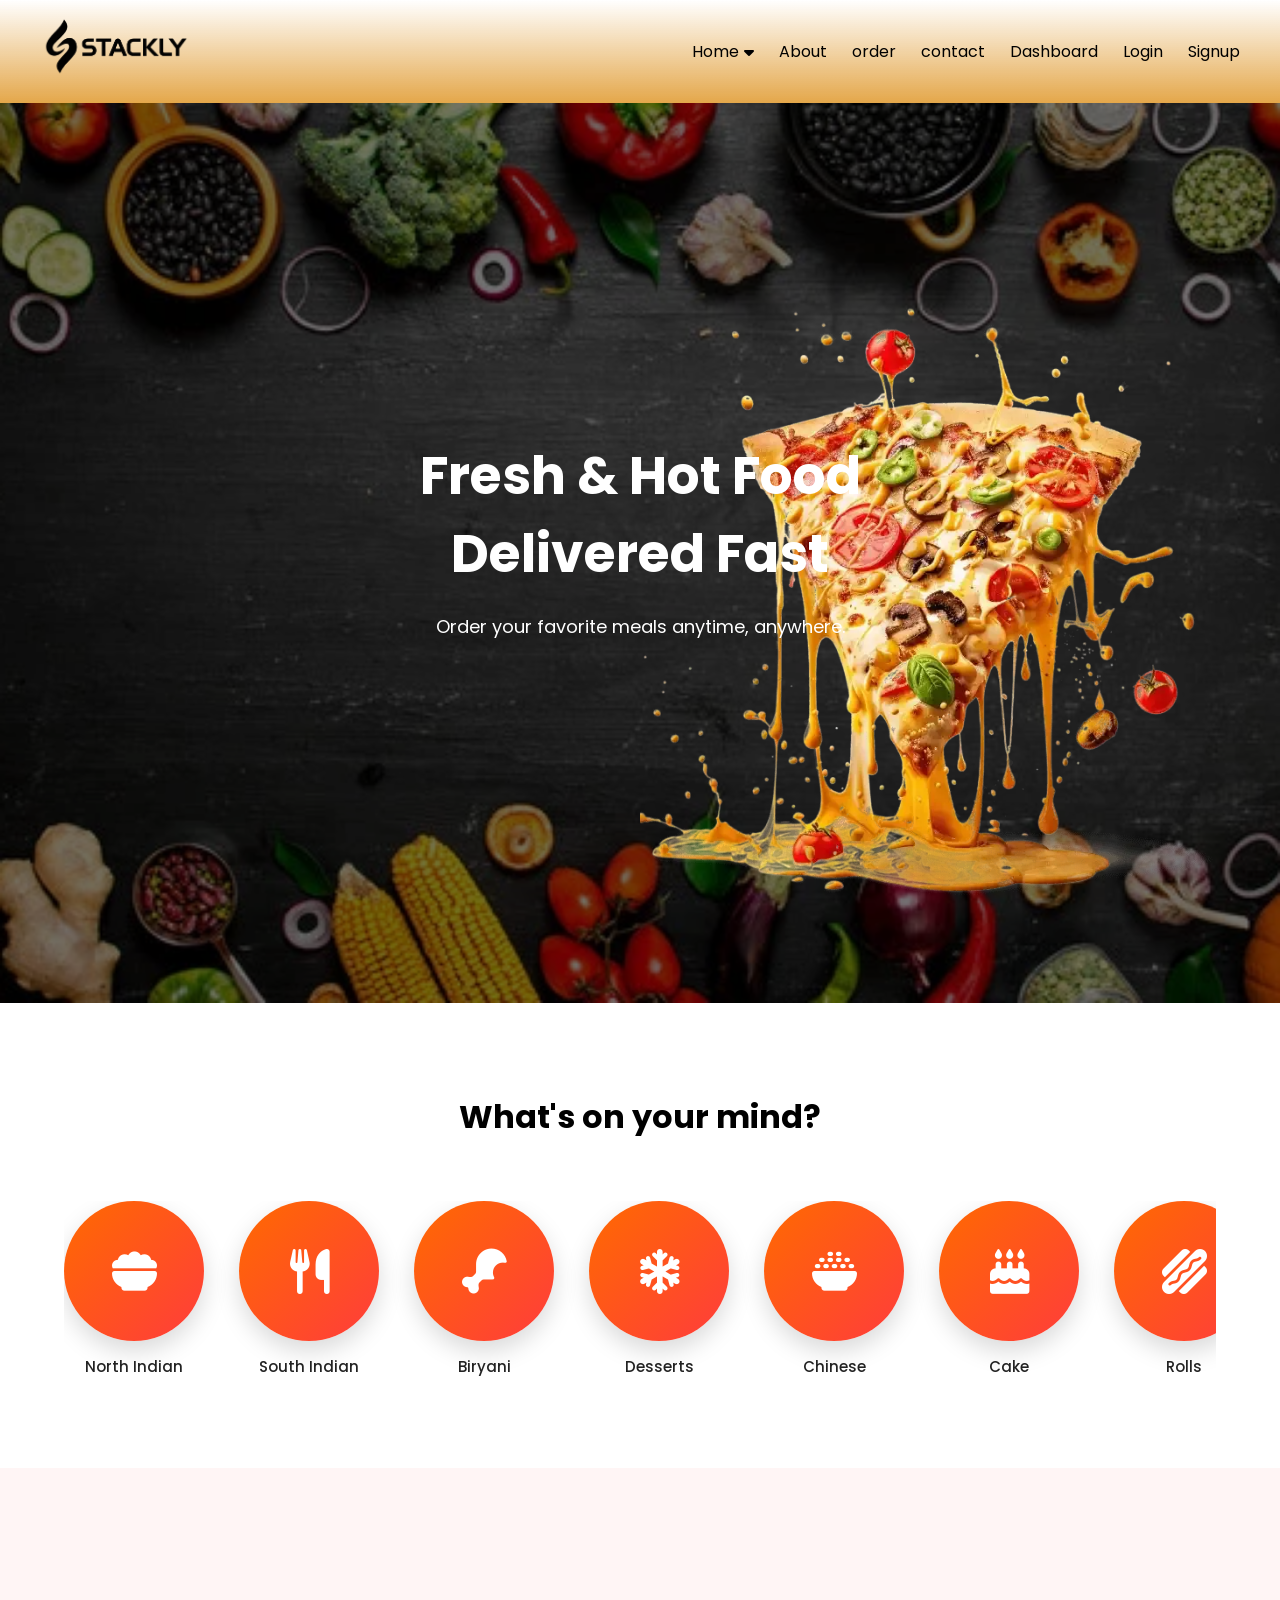
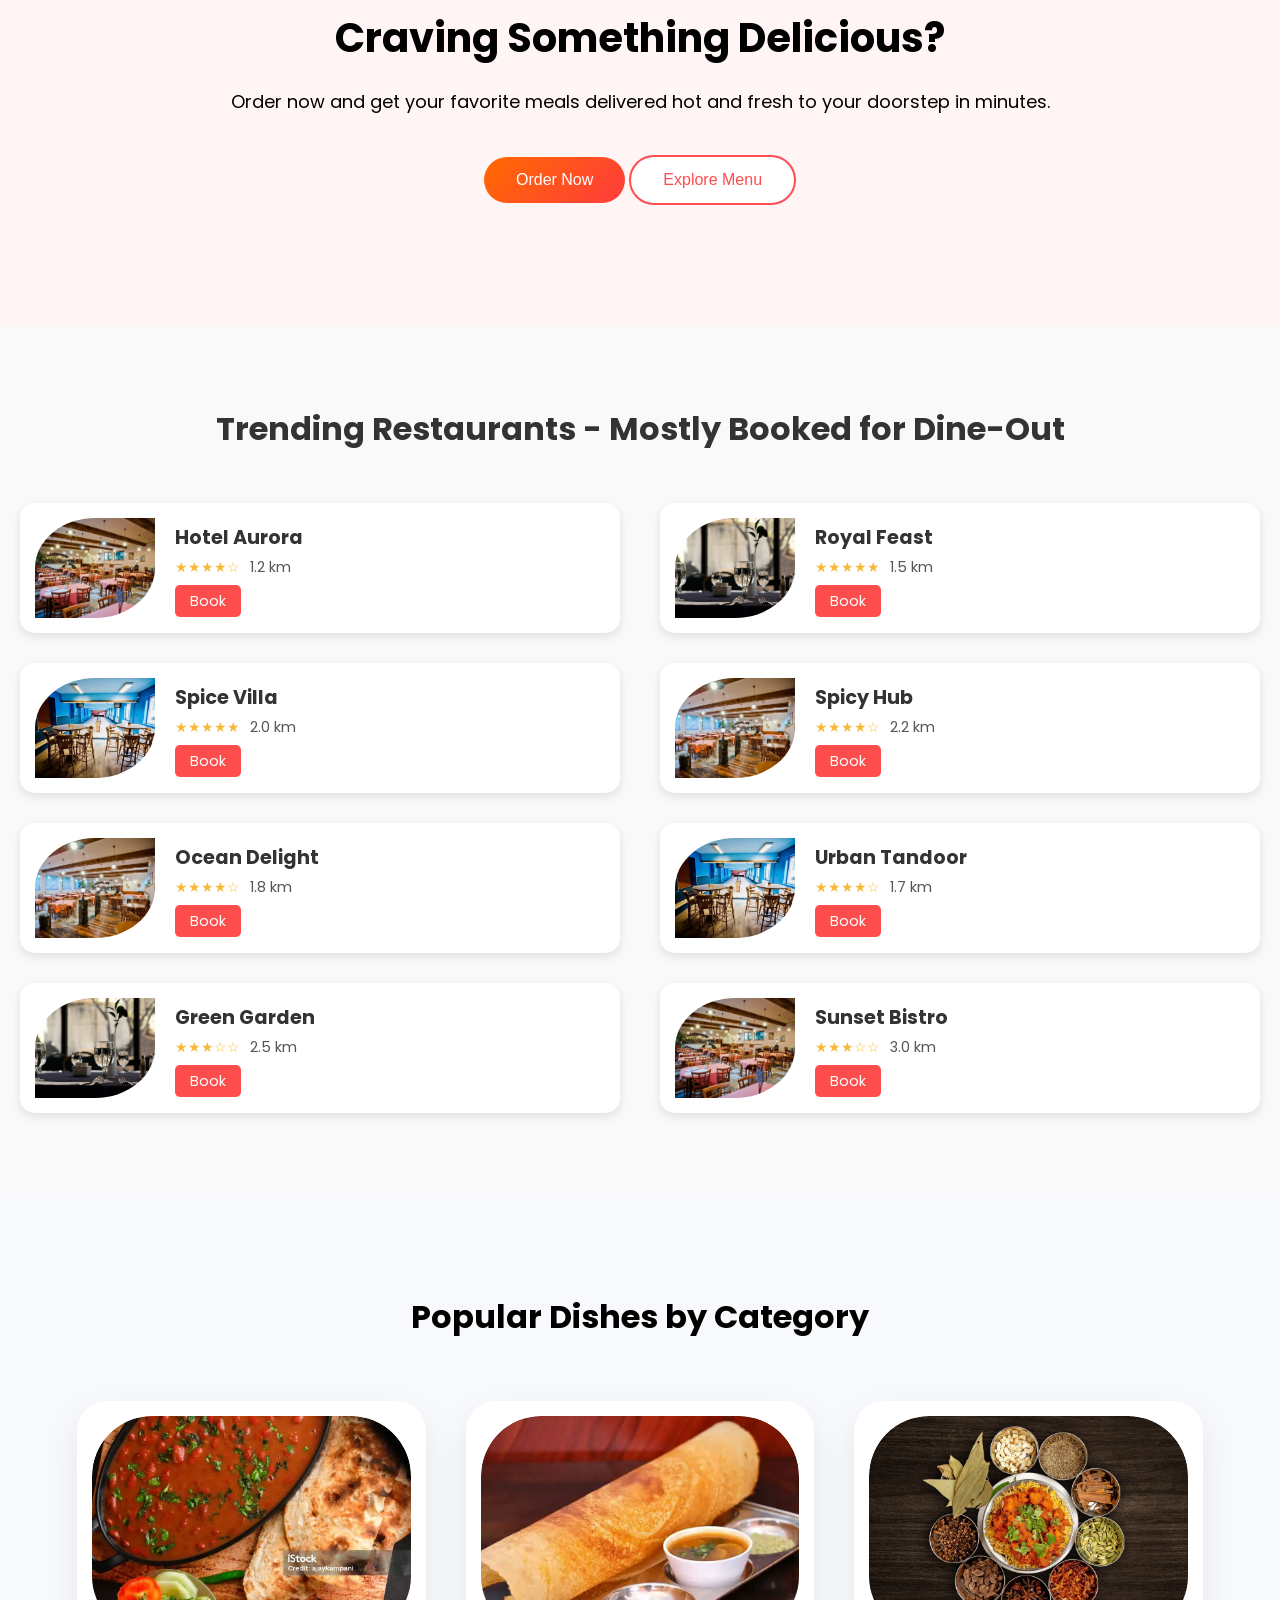
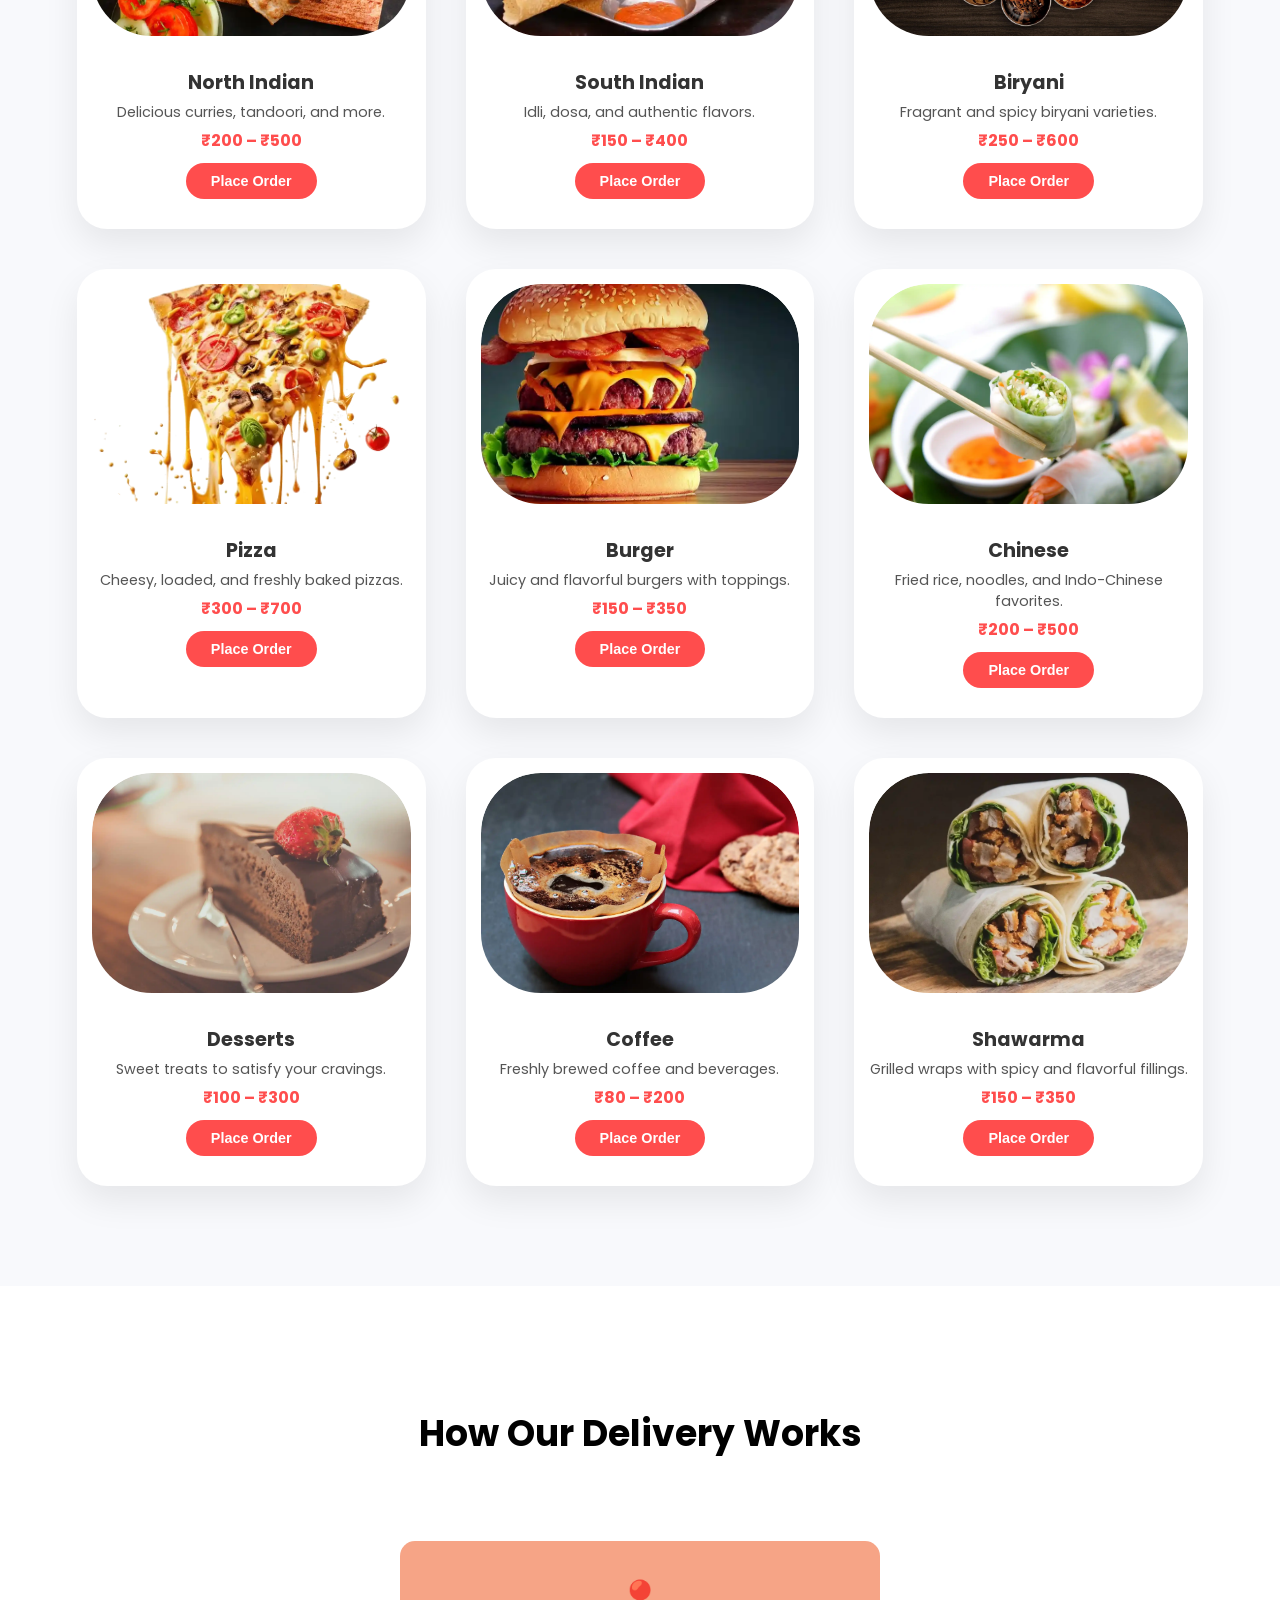
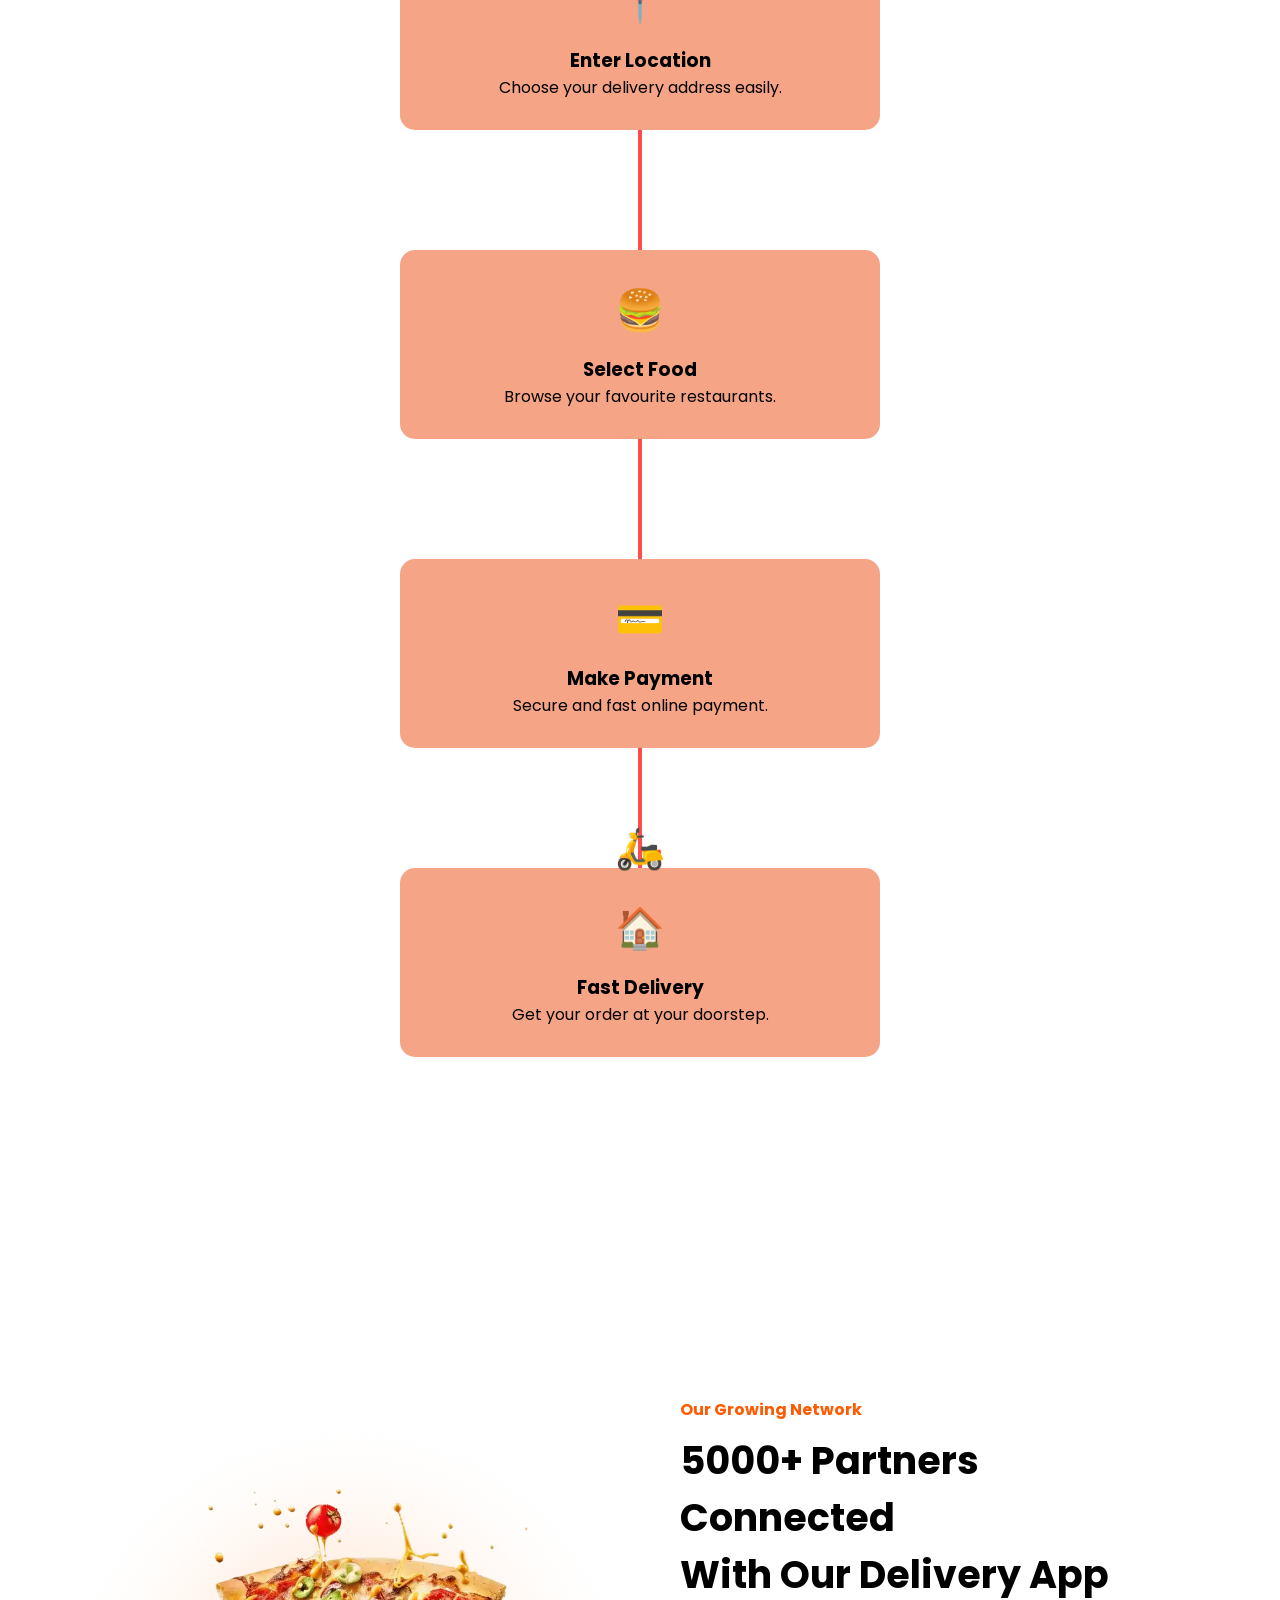
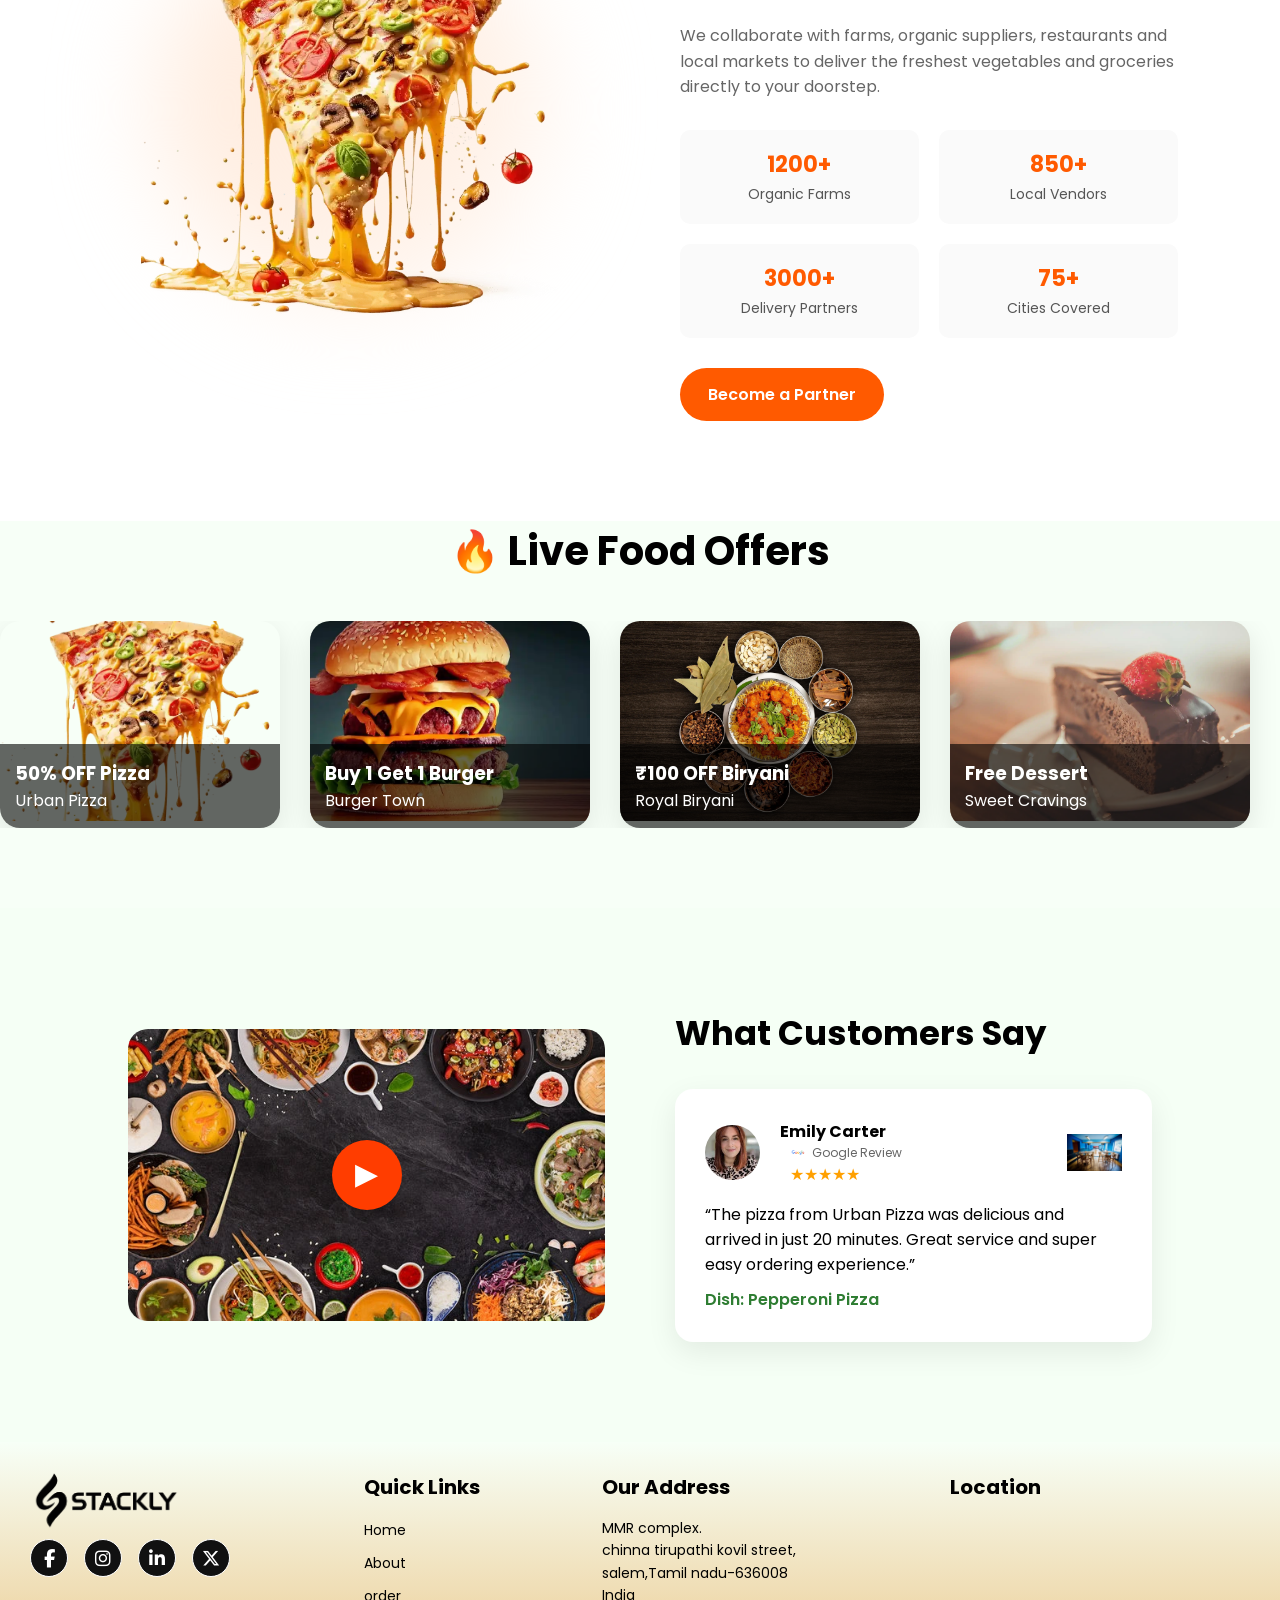
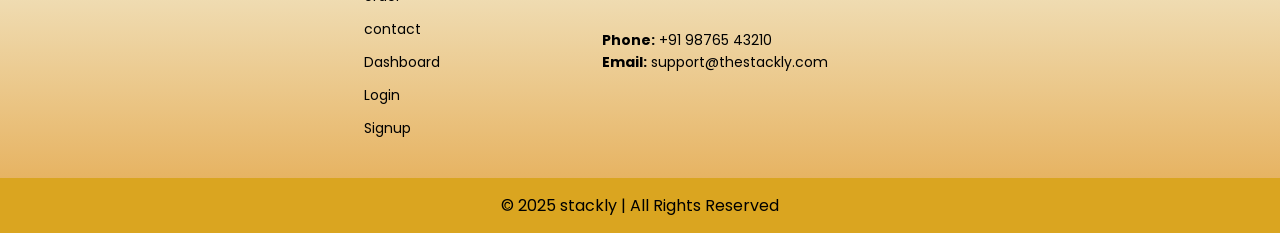
==== commit f748f7d1: "Add files via upload" ====
--- a/index.html
+++ b/index.html
@@ -1432,7 +1432,7 @@
     justify-content:center;
     visibility:hidden;
     opacity:0;
-    transition:0.4s;
+    transition:0.1s;
     z-index:99999;
 }
 
@@ -1443,7 +1443,7 @@
 
 .fdph-scooter{
     font-size:60px;
-    animation:fdphRide 2s linear infinite;
+    animation:fdphRide 1s linear infinite;
 }
 
 @keyframes fdphRide{
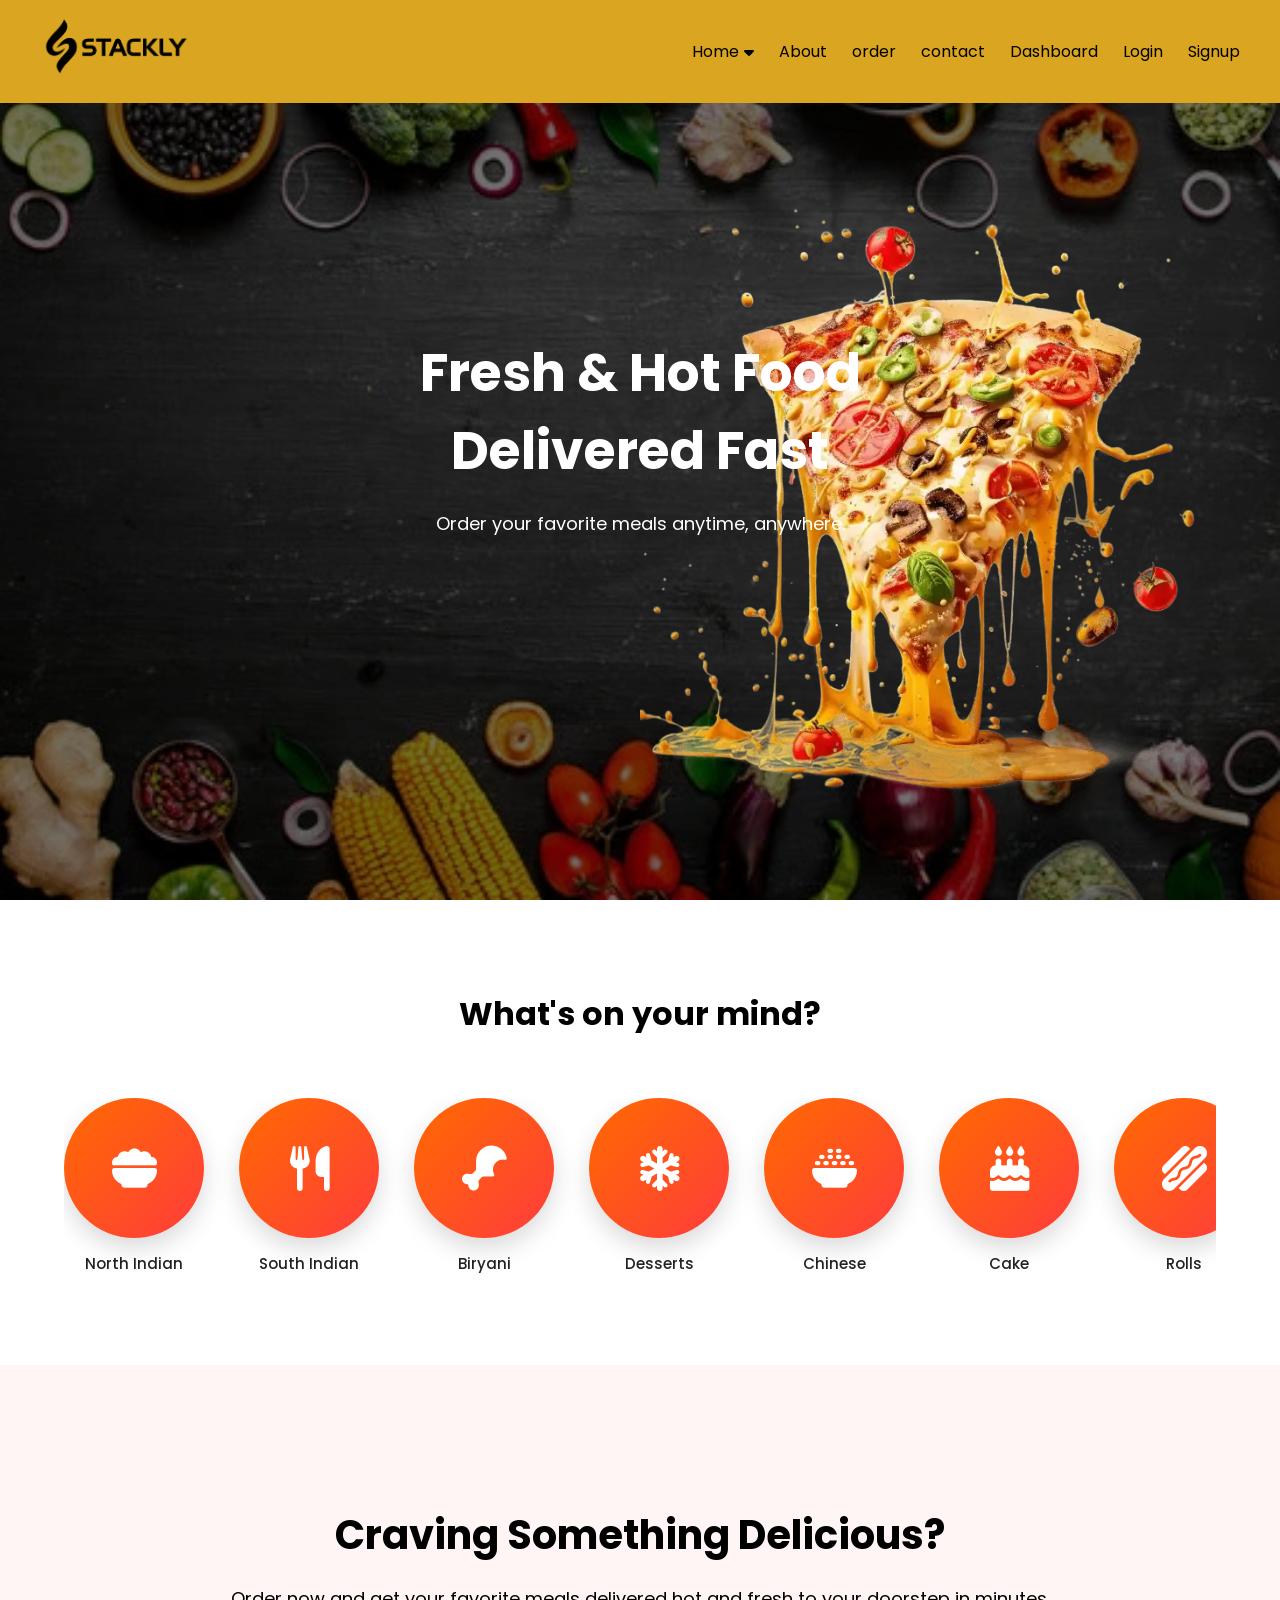
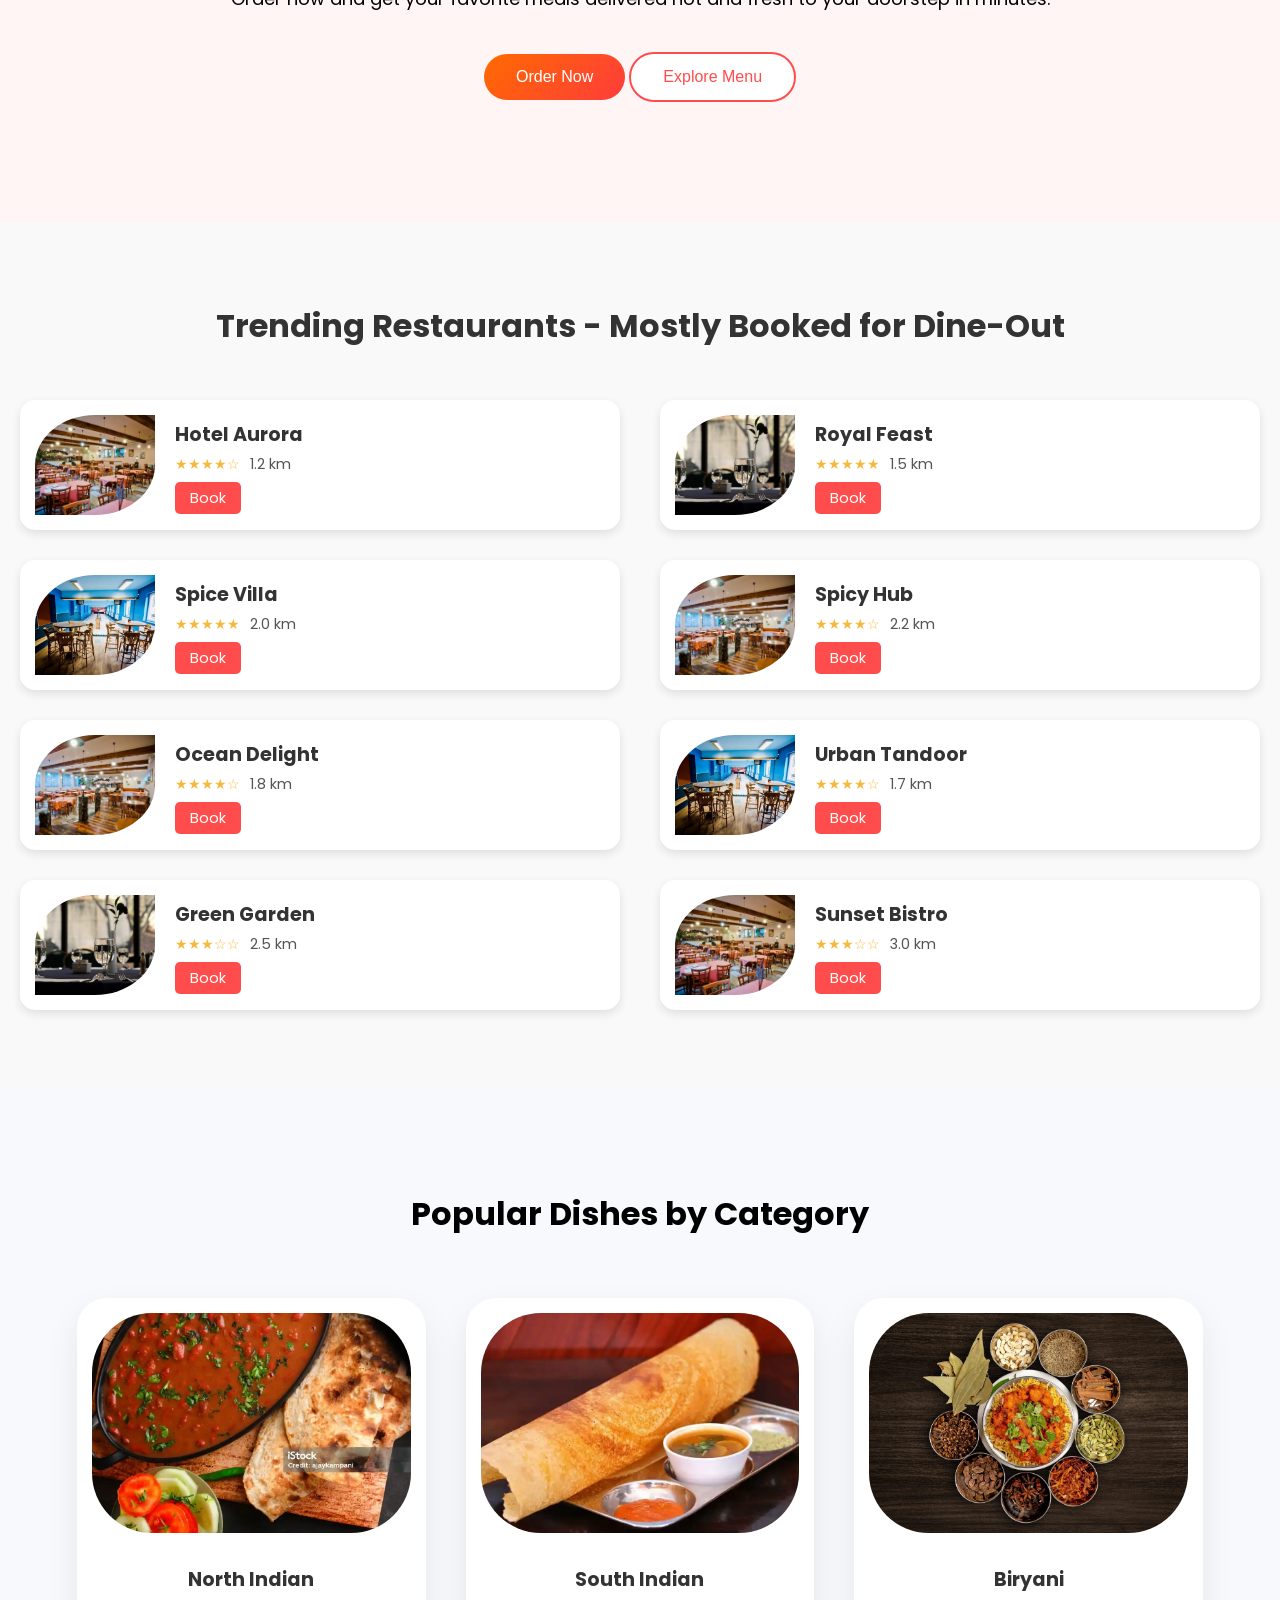
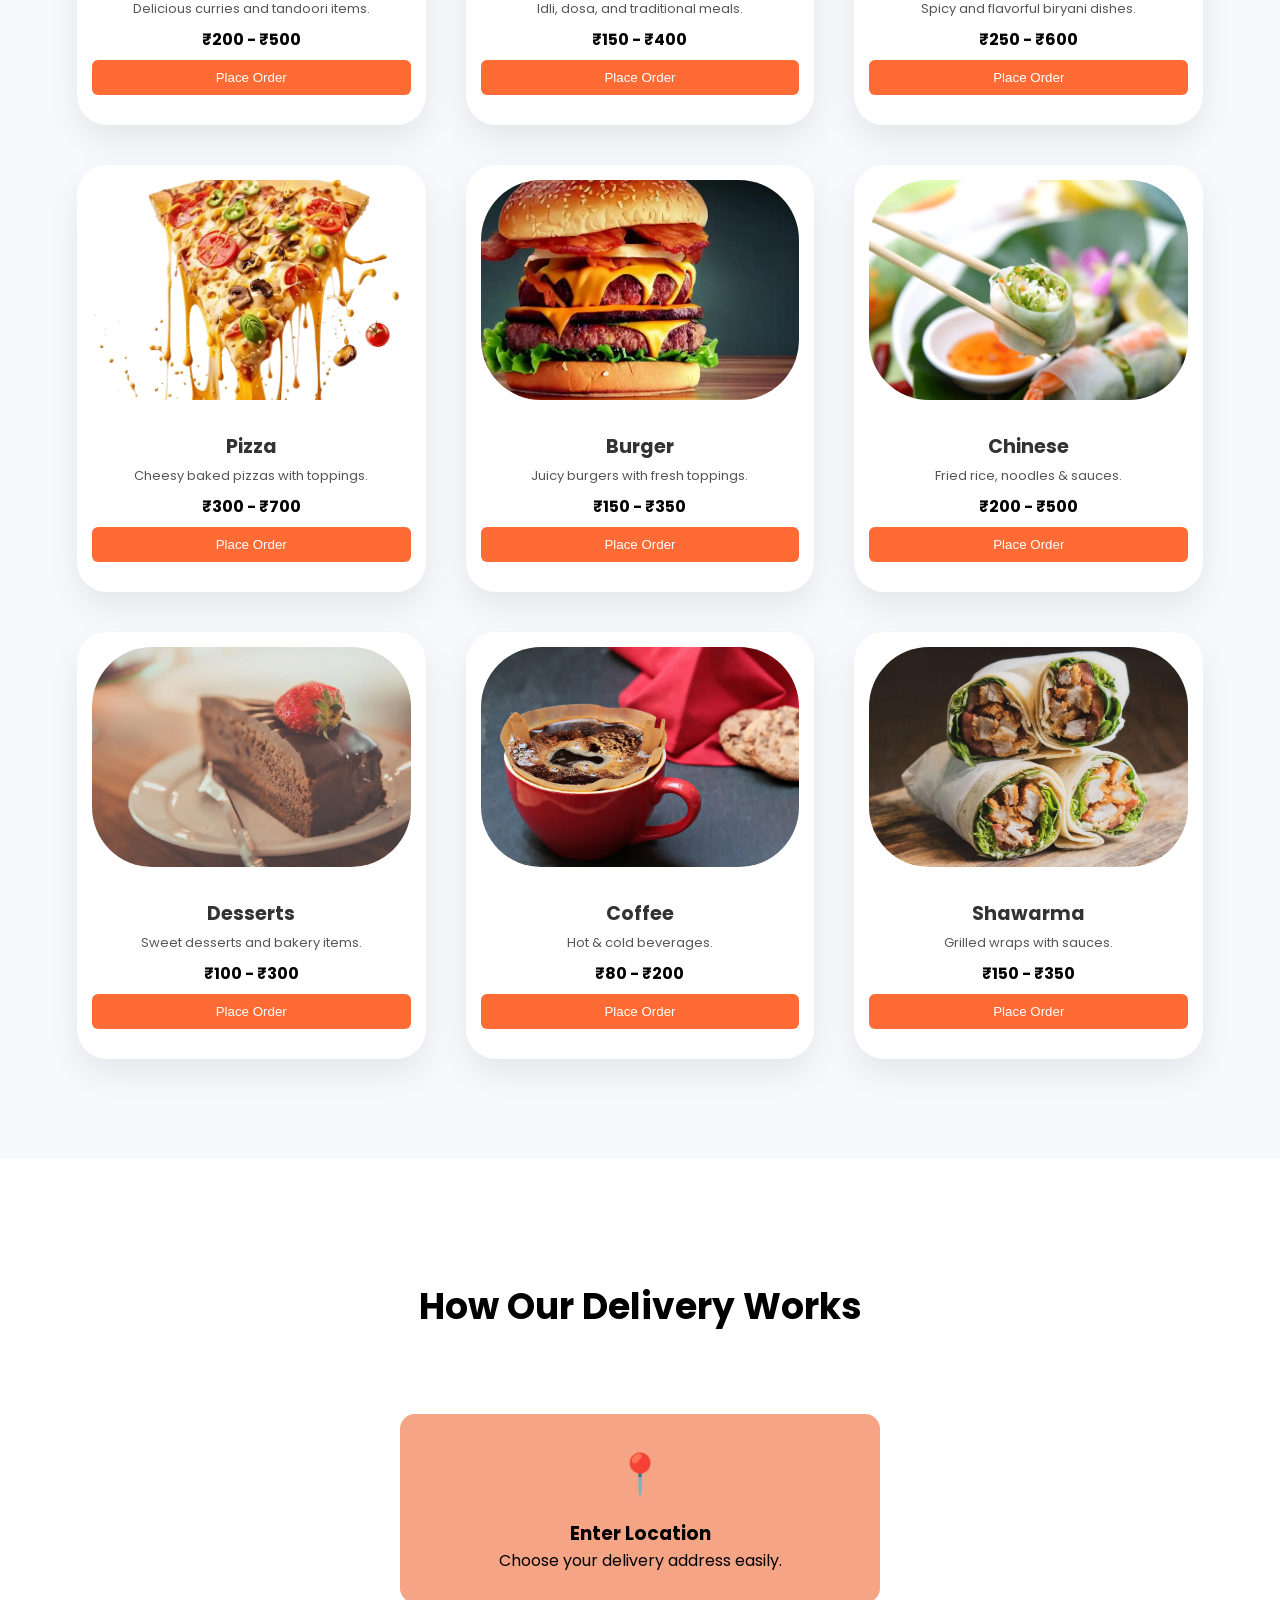
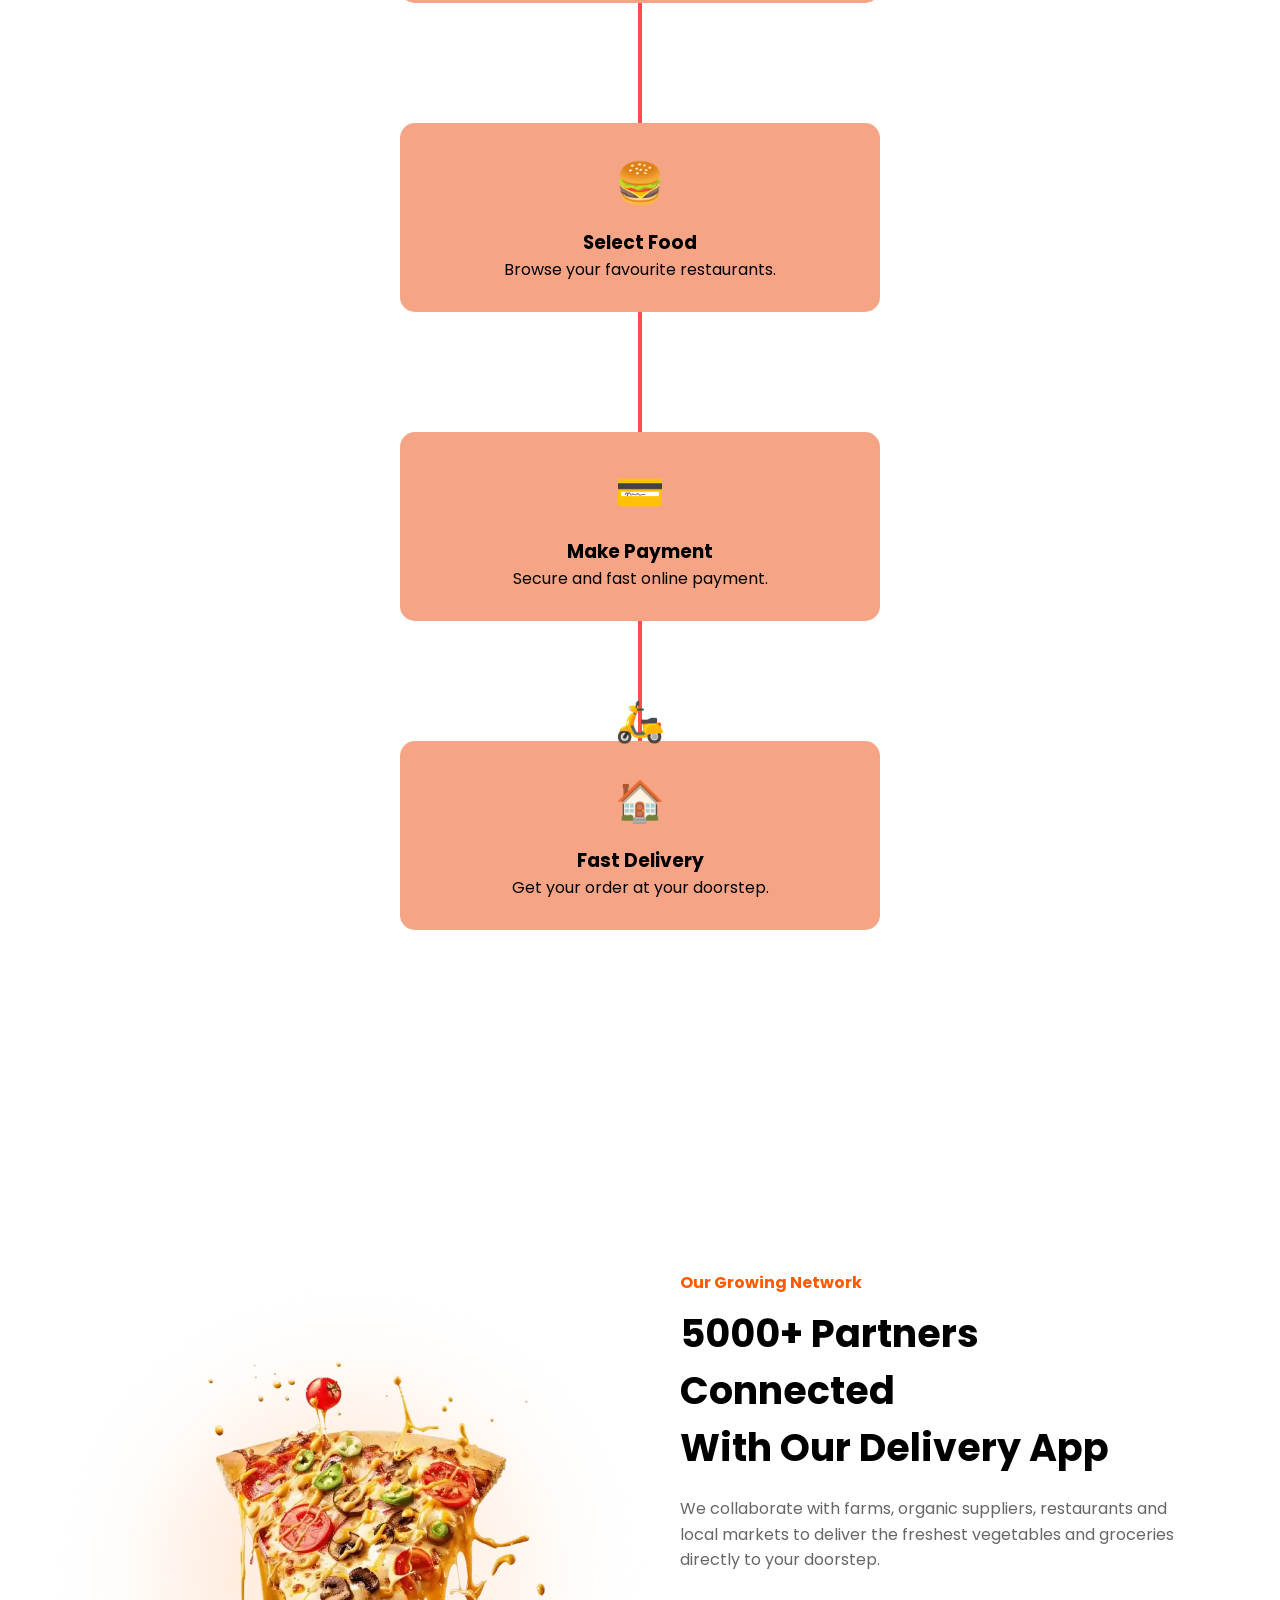
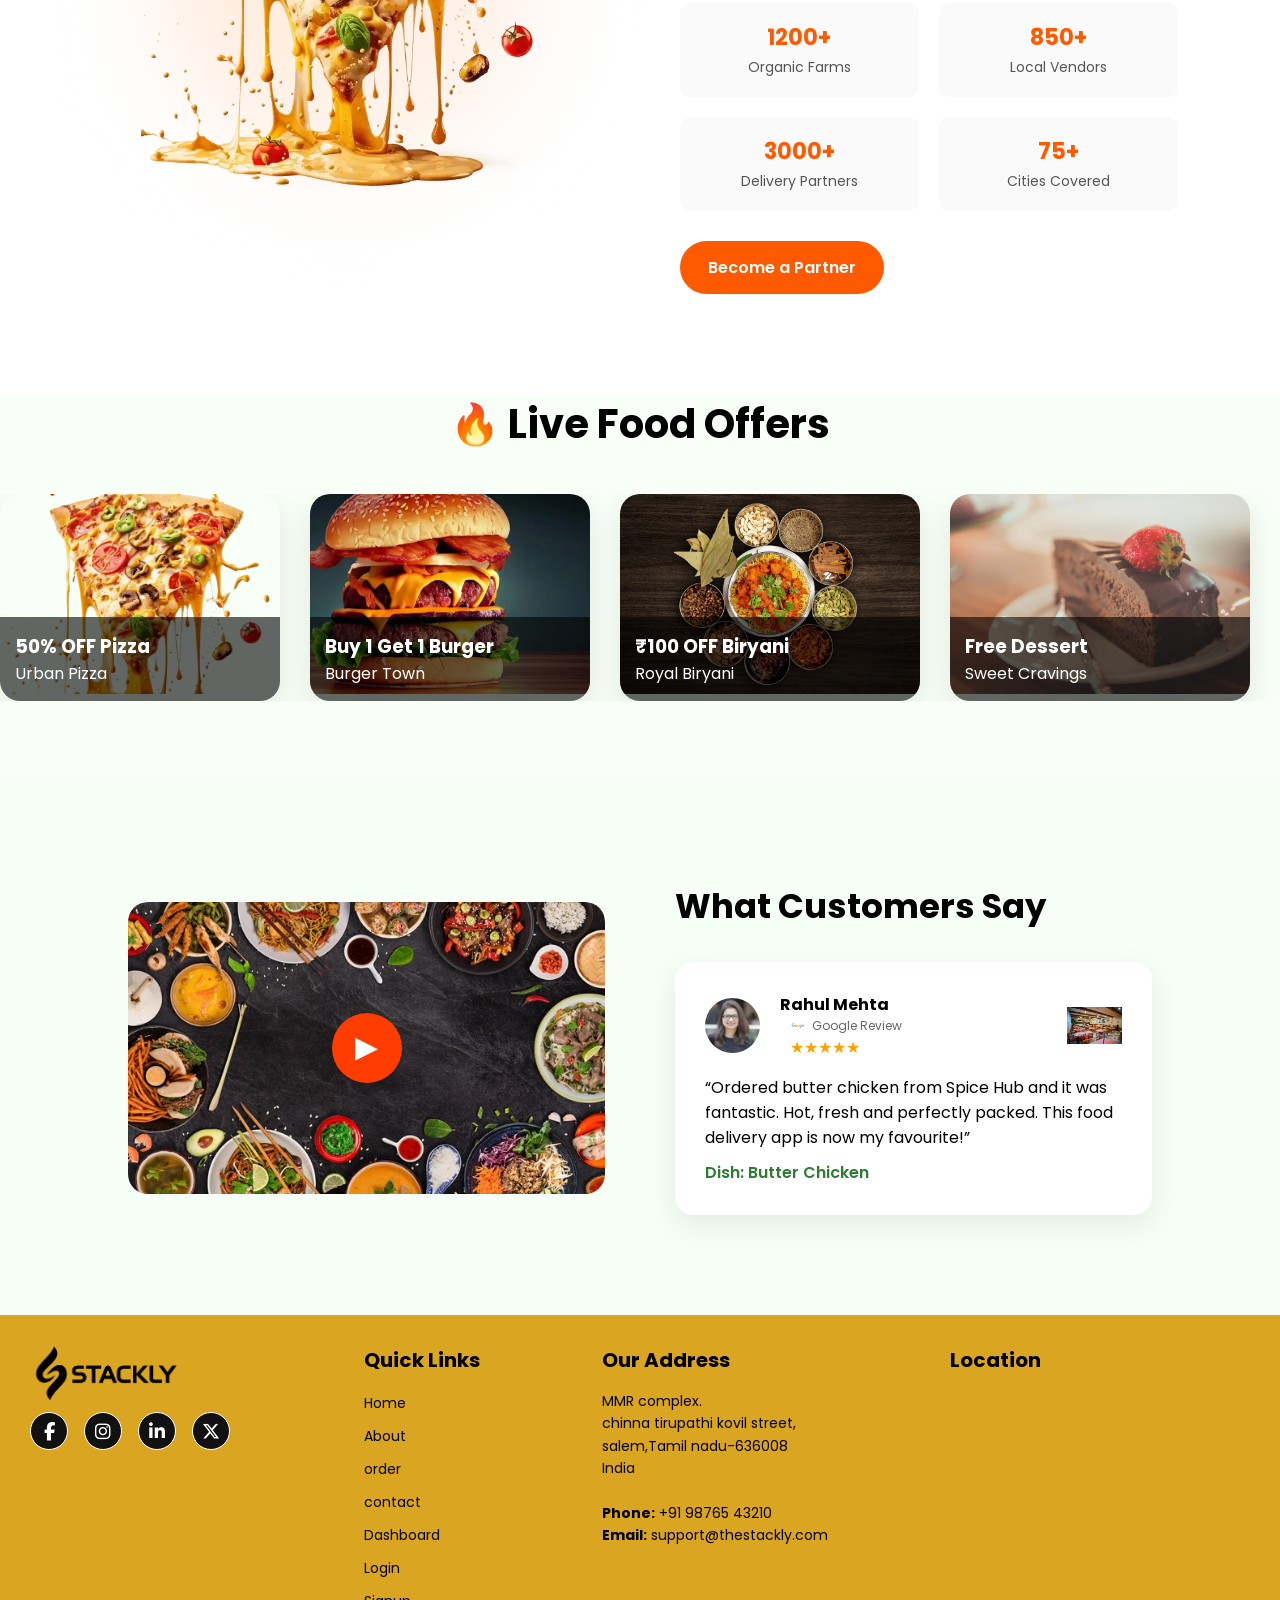
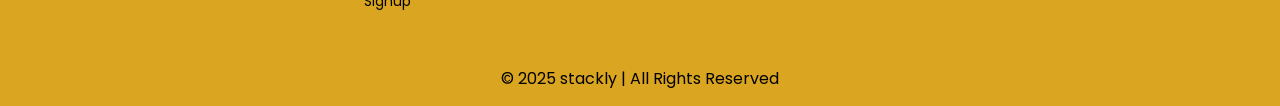
==== commit 918cab73: "Add files via upload" ====
--- a/index.html
+++ b/index.html
@@ -1134,129 +1134,205 @@
 
 <section class="fdph-section">
 
-  <h2 class="fdph-title">Popular Dishes by Category</h2>
-
-  <div class="fdph-grid">
-
-      <!-- CARD 1 -->
+    <h2 class="fdph-title">Popular Dishes by Category</h2>
+  
+    <div class="fdph-grid">
+  
       <div class="fdph-card">
-          <div class="fdph-img-wrapper">
-              <img src="./north.webp" class="fdph-img" alt="North Indian">
-          </div>
-          <div class="fdph-content">
-              <h3>North Indian</h3>
-              <p class="fdph-desc">Delicious curries, tandoori, and more.</p>
-              <span class="fdph-price">₹200 – ₹500</span>
-              <button class="fdph-btn">Place Order</button>
-          </div>
+        <img src="./north.webp" class="fdph-img" alt="">
+        <div class="fdph-content">
+          <h3>North Indian</h3>
+          <p>Delicious curries and tandoori items.</p>
+          <span>₹200 - ₹500</span>
+          <button onclick="fdphOrder()">Place Order</button>
+        </div>
       </div>
-
-      <!-- CARD 2 -->
+  
       <div class="fdph-card">
-          <div class="fdph-img-wrapper">
-              <img src="./south.webp" class="fdph-img" alt="South Indian">
-          </div>
-          <div class="fdph-content">
-              <h3>South Indian</h3>
-              <p class="fdph-desc">Idli, dosa, and authentic flavors.</p>
-              <span class="fdph-price">₹150 – ₹400</span>
-              <button class="fdph-btn">Place Order</button>
-          </div>
+        <img src="./south.webp" class="fdph-img" alt="">
+        <div class="fdph-content">
+          <h3>South Indian</h3>
+          <p>Idli, dosa, and traditional meals.</p>
+          <span>₹150 - ₹400</span>
+          <button onclick="fdphOrder()">Place Order</button>
+        </div>
       </div>
-
-      <!-- CARD 3 -->
+  
       <div class="fdph-card">
-          <div class="fdph-img-wrapper">
-              <img src="./biryani.webp" class="fdph-img" alt="Biryani">
-          </div>
-          <div class="fdph-content">
-              <h3>Biryani</h3>
-              <p class="fdph-desc">Fragrant and spicy biryani varieties.</p>
-              <span class="fdph-price">₹250 – ₹600</span>
-              <button class="fdph-btn">Place Order</button>
-          </div>
+        <img src="./biryani.webp" class="fdph-img" alt="">
+        <div class="fdph-content">
+          <h3>Biryani</h3>
+          <p>Spicy and flavorful biryani dishes.</p>
+          <span>₹250 - ₹600</span>
+          <button onclick="fdphOrder()">Place Order</button>
+        </div>
       </div>
-
-      <!-- CARD 4 -->
+  
       <div class="fdph-card">
-          <div class="fdph-img-wrapper">
-              <img src="./pizza.webp" class="fdph-img" alt="Pizza">
-          </div>
-          <div class="fdph-content">
-              <h3>Pizza</h3>
-              <p class="fdph-desc">Cheesy, loaded, and freshly baked pizzas.</p>
-              <span class="fdph-price">₹300 – ₹700</span>
-              <button class="fdph-btn">Place Order</button>
-          </div>
+        <img src="./pizza.webp" class="fdph-img" alt="">
+        <div class="fdph-content">
+          <h3>Pizza</h3>
+          <p>Cheesy baked pizzas with toppings.</p>
+          <span>₹300 - ₹700</span>
+          <button onclick="fdphOrder()">Place Order</button>
+        </div>
       </div>
-
-      <!-- CARD 5 -->
+  
       <div class="fdph-card">
-          <div class="fdph-img-wrapper">
-              <img src="./burger.webp" class="fdph-img" alt="Burger">
-          </div>
-          <div class="fdph-content">
-              <h3>Burger</h3>
-              <p class="fdph-desc">Juicy and flavorful burgers with toppings.</p>
-              <span class="fdph-price">₹150 – ₹350</span>
-              <button class="fdph-btn">Place Order</button>
-          </div>
+        <img src="./burger.webp" class="fdph-img" alt="">
+        <div class="fdph-content">
+          <h3>Burger</h3>
+          <p>Juicy burgers with fresh toppings.</p>
+          <span>₹150 - ₹350</span>
+          <button onclick="fdphOrder()">Place Order</button>
+        </div>
       </div>
-
-      <!-- CARD 6 -->
+  
       <div class="fdph-card">
-          <div class="fdph-img-wrapper">
-              <img src="./chinese.webp" class="fdph-img" alt="Chinese">
-          </div>
-          <div class="fdph-content">
-              <h3>Chinese</h3>
-              <p class="fdph-desc">Fried rice, noodles, and Indo-Chinese favorites.</p>
-              <span class="fdph-price">₹200 – ₹500</span>
-              <button class="fdph-btn">Place Order</button>
-          </div>
+        <img src="./chinese.webp" class="fdph-img" alt="">
+        <div class="fdph-content">
+          <h3>Chinese</h3>
+          <p>Fried rice, noodles & sauces.</p>
+          <span>₹200 - ₹500</span>
+          <button onclick="fdphOrder()">Place Order</button>
+        </div>
       </div>
-
-      <!-- CARD 7 -->
+  
       <div class="fdph-card">
-          <div class="fdph-img-wrapper">
-              <img src="./dessert.webp" class="fdph-img" alt="Desserts">
-          </div>
-          <div class="fdph-content">
-              <h3>Desserts</h3>
-              <p class="fdph-desc">Sweet treats to satisfy your cravings.</p>
-              <span class="fdph-price">₹100 – ₹300</span>
-              <button class="fdph-btn">Place Order</button>
-          </div>
+        <img src="./dessert.webp" class="fdph-img" alt="">
+        <div class="fdph-content">
+          <h3>Desserts</h3>
+          <p>Sweet desserts and bakery items.</p>
+          <span>₹100 - ₹300</span>
+          <button onclick="fdphOrder()">Place Order</button>
+        </div>
       </div>
-
-      <!-- CARD 8 -->
+  
       <div class="fdph-card">
-          <div class="fdph-img-wrapper">
-              <img src="./coffee.webp" class="fdph-img" alt="Coffee">
-          </div>
-          <div class="fdph-content">
-              <h3>Coffee</h3>
-              <p class="fdph-desc">Freshly brewed coffee and beverages.</p>
-              <span class="fdph-price">₹80 – ₹200</span>
-              <button class="fdph-btn">Place Order</button>
-          </div>
+        <img src="./coffee.webp" class="fdph-img" alt="">
+        <div class="fdph-content">
+          <h3>Coffee</h3>
+          <p>Hot & cold beverages.</p>
+          <span>₹80 - ₹200</span>
+          <button onclick="fdphOrder()">Place Order</button>
+        </div>
       </div>
-
-      <!-- CARD 9 -->
+  
       <div class="fdph-card">
-          <div class="fdph-img-wrapper">
-              <img src="./shawarma .webp" class="fdph-img" alt="Shawarma">
-          </div>
-          <div class="fdph-content">
-              <h3>Shawarma</h3>
-              <p class="fdph-desc">Grilled wraps with spicy and flavorful fillings.</p>
-              <span class="fdph-price">₹150 – ₹350</span>
-              <button class="fdph-btn">Place Order</button>
-          </div>
+        <img src="./shawarma.webp" class="fdph-img" alt="">
+        <div class="fdph-content">
+          <h3>Shawarma</h3>
+          <p>Grilled wraps with sauces.</p>
+          <span>₹150 - ₹350</span>
+          <button onclick="fdphOrder()">Place Order</button>
+        </div>
       </div>
-
-  </div>
-</section>
+  
+    </div>
+  </section>
+  
+  <script>
+  function fdphOrder(){
+    window.location.href = "404.html";
+  }
+  </script>
+  
+  <style>
+  
+  /* ================= BASE ================= */
+  .fdph-section{
+    padding:40px 20px;
+    font-family:Poppins, sans-serif;
+    background:#f8f8f8;
+  }
+  
+  .fdph-title{
+    text-align:center;
+    margin-bottom:25px;
+    font-size:24px;
+  }
+  
+  /* ================= GRID ================= */
+  .fdph-grid{
+    display:grid;
+    grid-template-columns:repeat(3, 1fr);
+    gap:20px;
+  }
+  
+  /* ================= CARD ================= */
+  .fdph-card{
+    background:#fff;
+    border-radius:12px;
+    overflow:hidden;
+    box-shadow:0 5px 15px rgba(0,0,0,0.08);
+    transition:0.3s;
+  }
+  
+  .fdph-card:hover{
+    transform:translateY(-5px);
+  }
+  
+  .fdph-img{
+    width:100%;
+    height:170px;
+    object-fit:cover;
+  }
+  
+  .fdph-content{
+    padding:15px;
+  }
+  
+  .fdph-content h3{
+    margin-bottom:5px;
+  }
+  
+  .fdph-content p{
+    font-size:13px;
+    color:#555;
+  }
+  
+  .fdph-content span{
+    display:block;
+    margin:8px 0;
+    font-weight:bold;
+  }
+  
+  /* ================= BUTTON ================= */
+  .fdph-content button{
+    width:100%;
+    padding:10px;
+    border:none;
+    background:#ff6b35;
+    color:#fff;
+    border-radius:6px;
+    cursor:pointer;
+  }
+  
+  .fdph-content button:hover{
+    background:#ff4d1a;
+  }
+  
+  /* ================= RESPONSIVE ================= */
+  
+  /* TABLET */
+  @media(max-width:1024px){
+    .fdph-grid{
+      grid-template-columns:repeat(2, 1fr);
+    }
+  }
+  
+  /* MOBILE */
+  @media(max-width:768px){
+    .fdph-grid{
+      grid-template-columns:1fr;
+    }
+  
+    .fdph-title{
+      font-size:20px;
+    }
+  }
+  
+  </style>
 <style>
   
 
--- a/style.css
+++ b/style.css
@@ -21,20 +21,15 @@
         .header {
             
             
-                position: sticky;
-                top: 0;
-                z-index: 9999;
-                /* background: #fff; */
-            
-
-            /* position: fixed; */
+            position:fixed;
             width: 100%;
             padding: 18px 40px;
-            background:  linear-gradient(to top, rgb(228, 167, 74), transparent);
-            color: #fff;
+            background:  goldenrod;
+            color: black;
             display: flex;
             justify-content: space-between;
             align-items: center;
+            z-index: 9999;
         }
         
         
@@ -112,7 +107,7 @@
         /* ================= FOOTER ================= */
         .footer {
             
-            background:linear-gradient(to top, rgb(228, 167, 74), transparent);
+            background:goldenrod;
             
             color: black;
         }
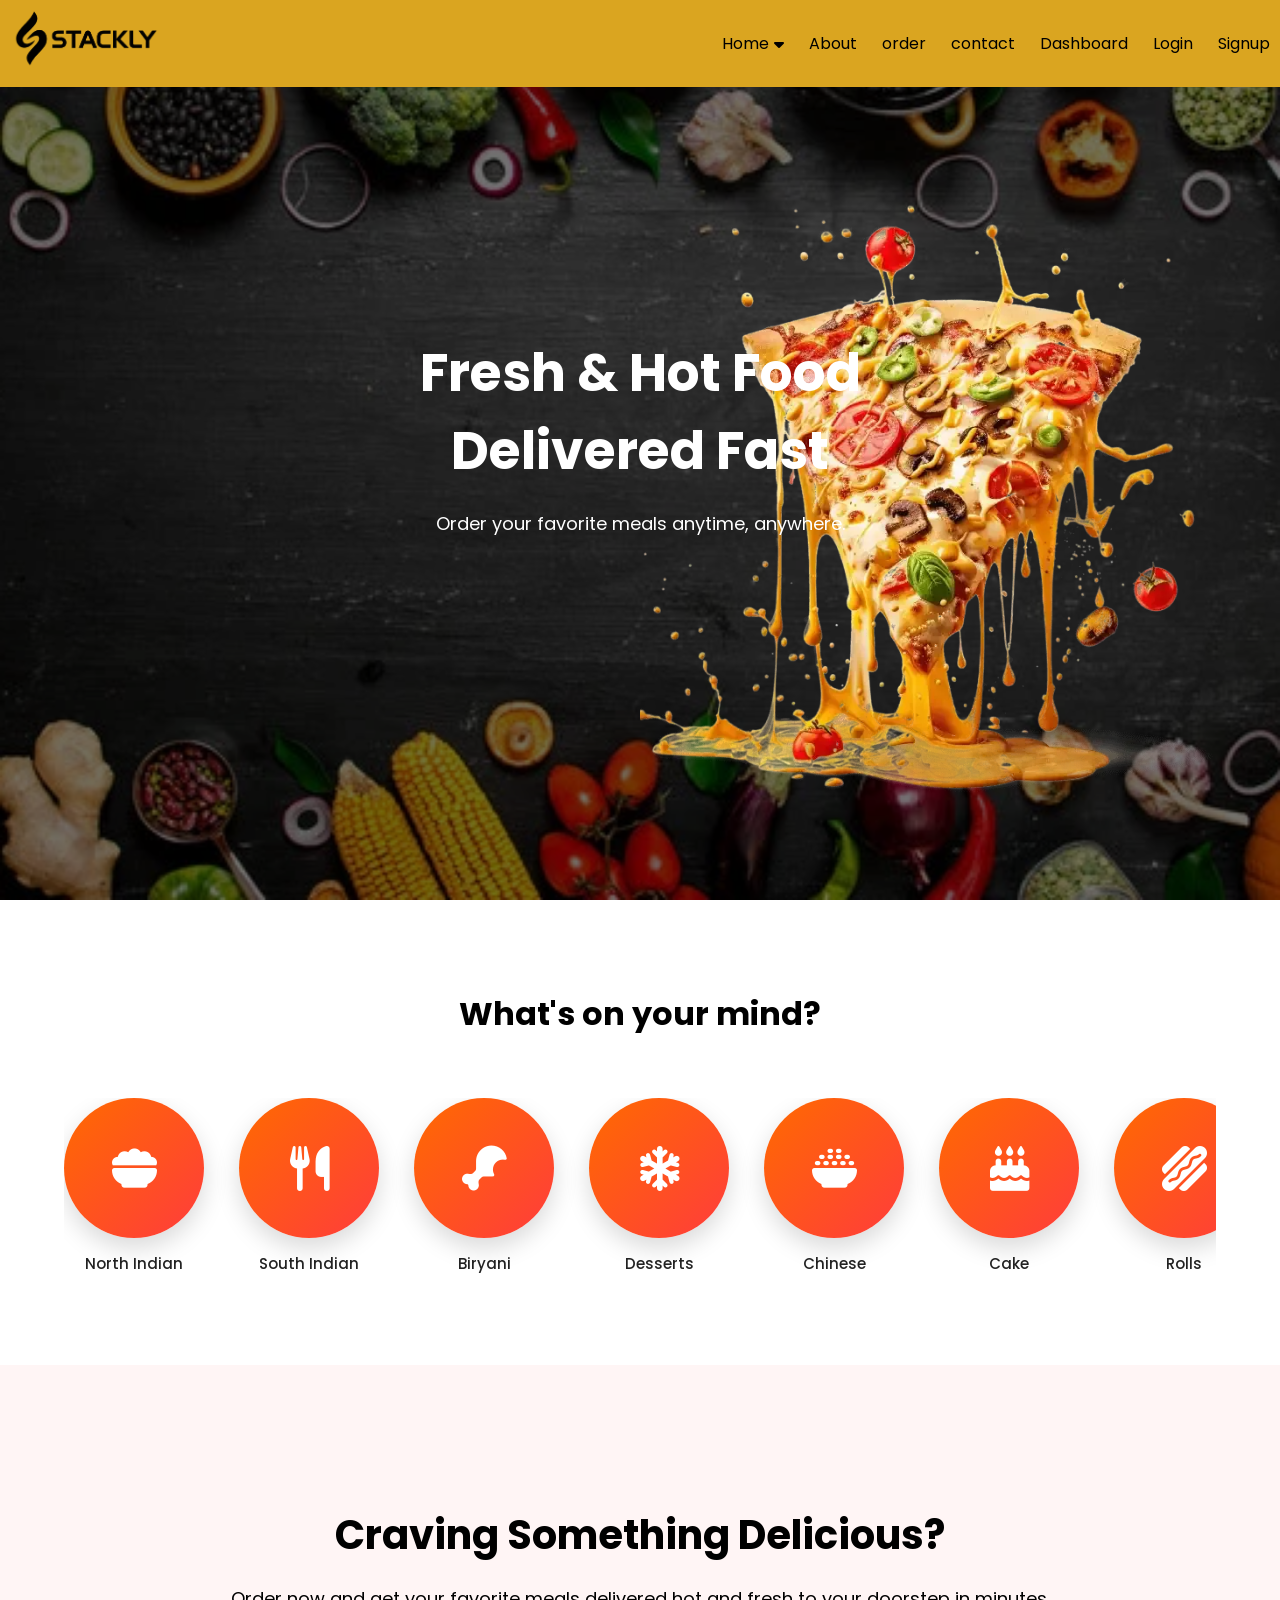
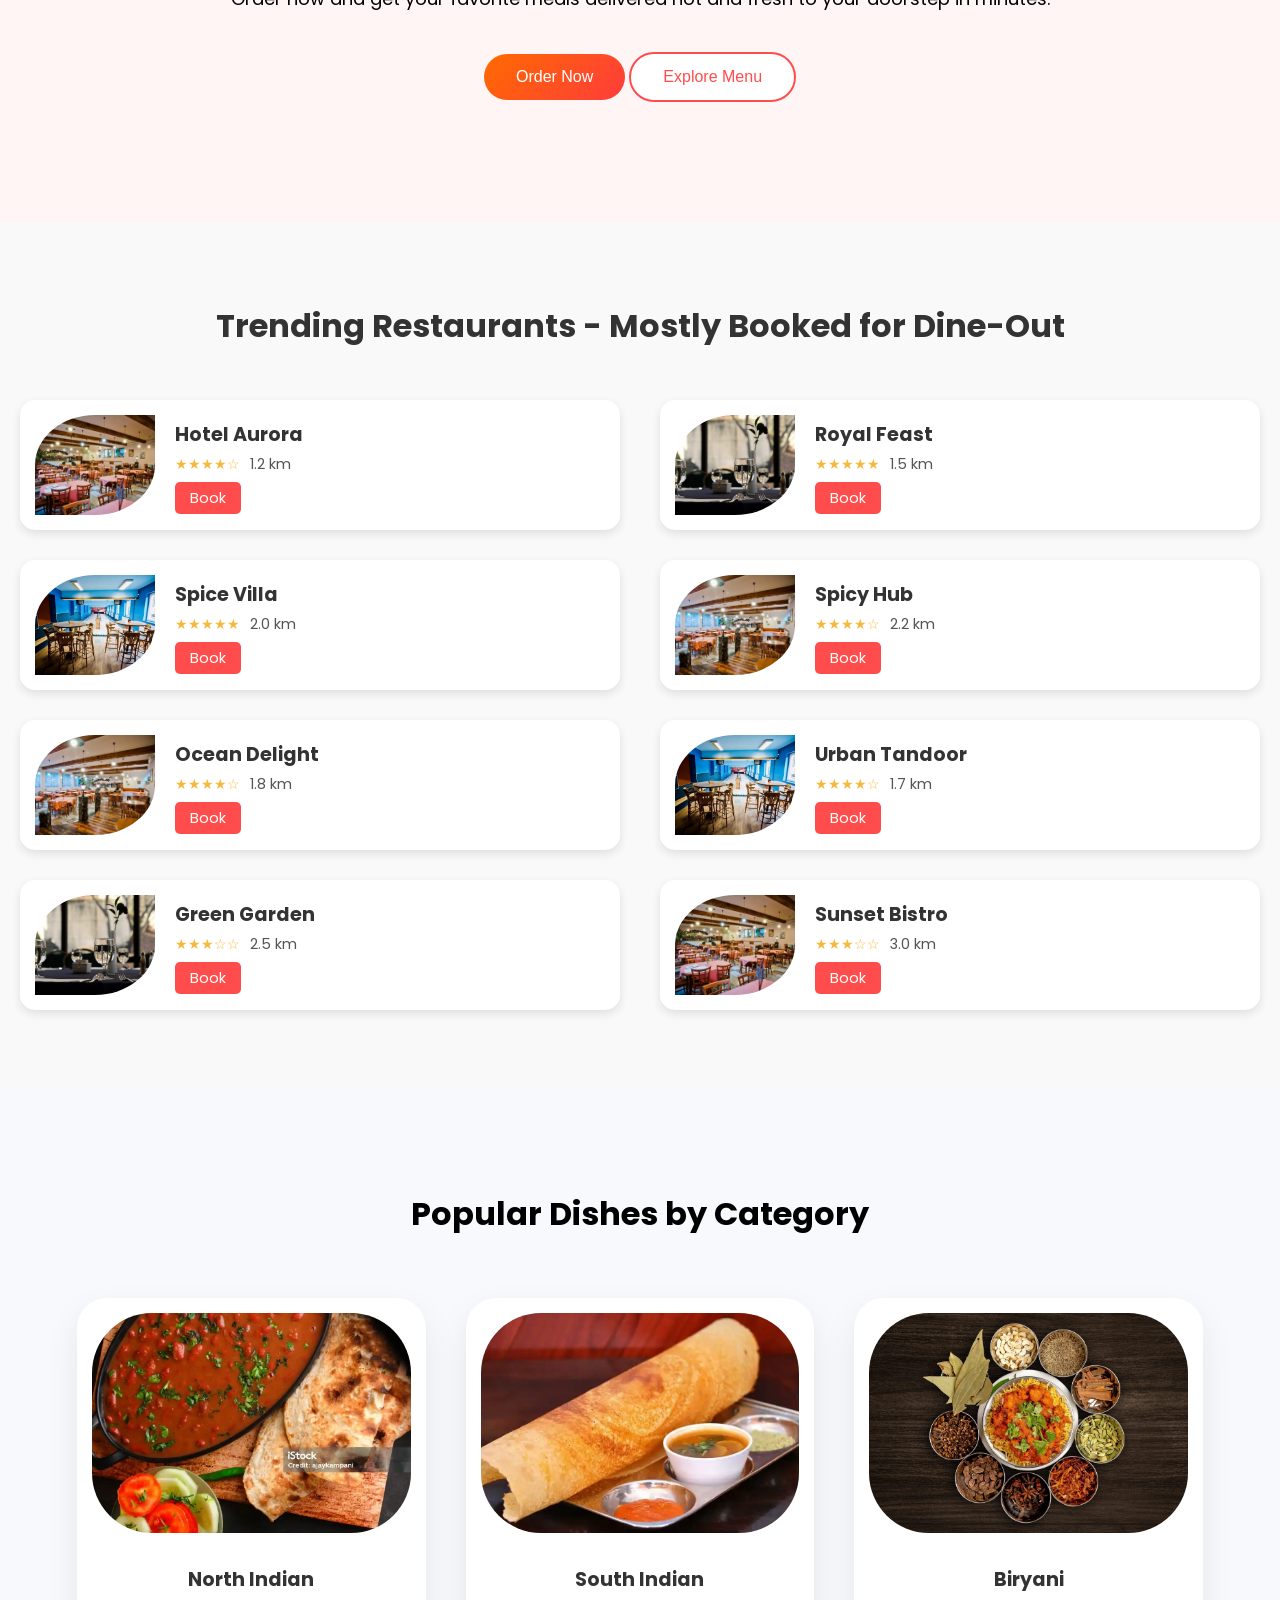
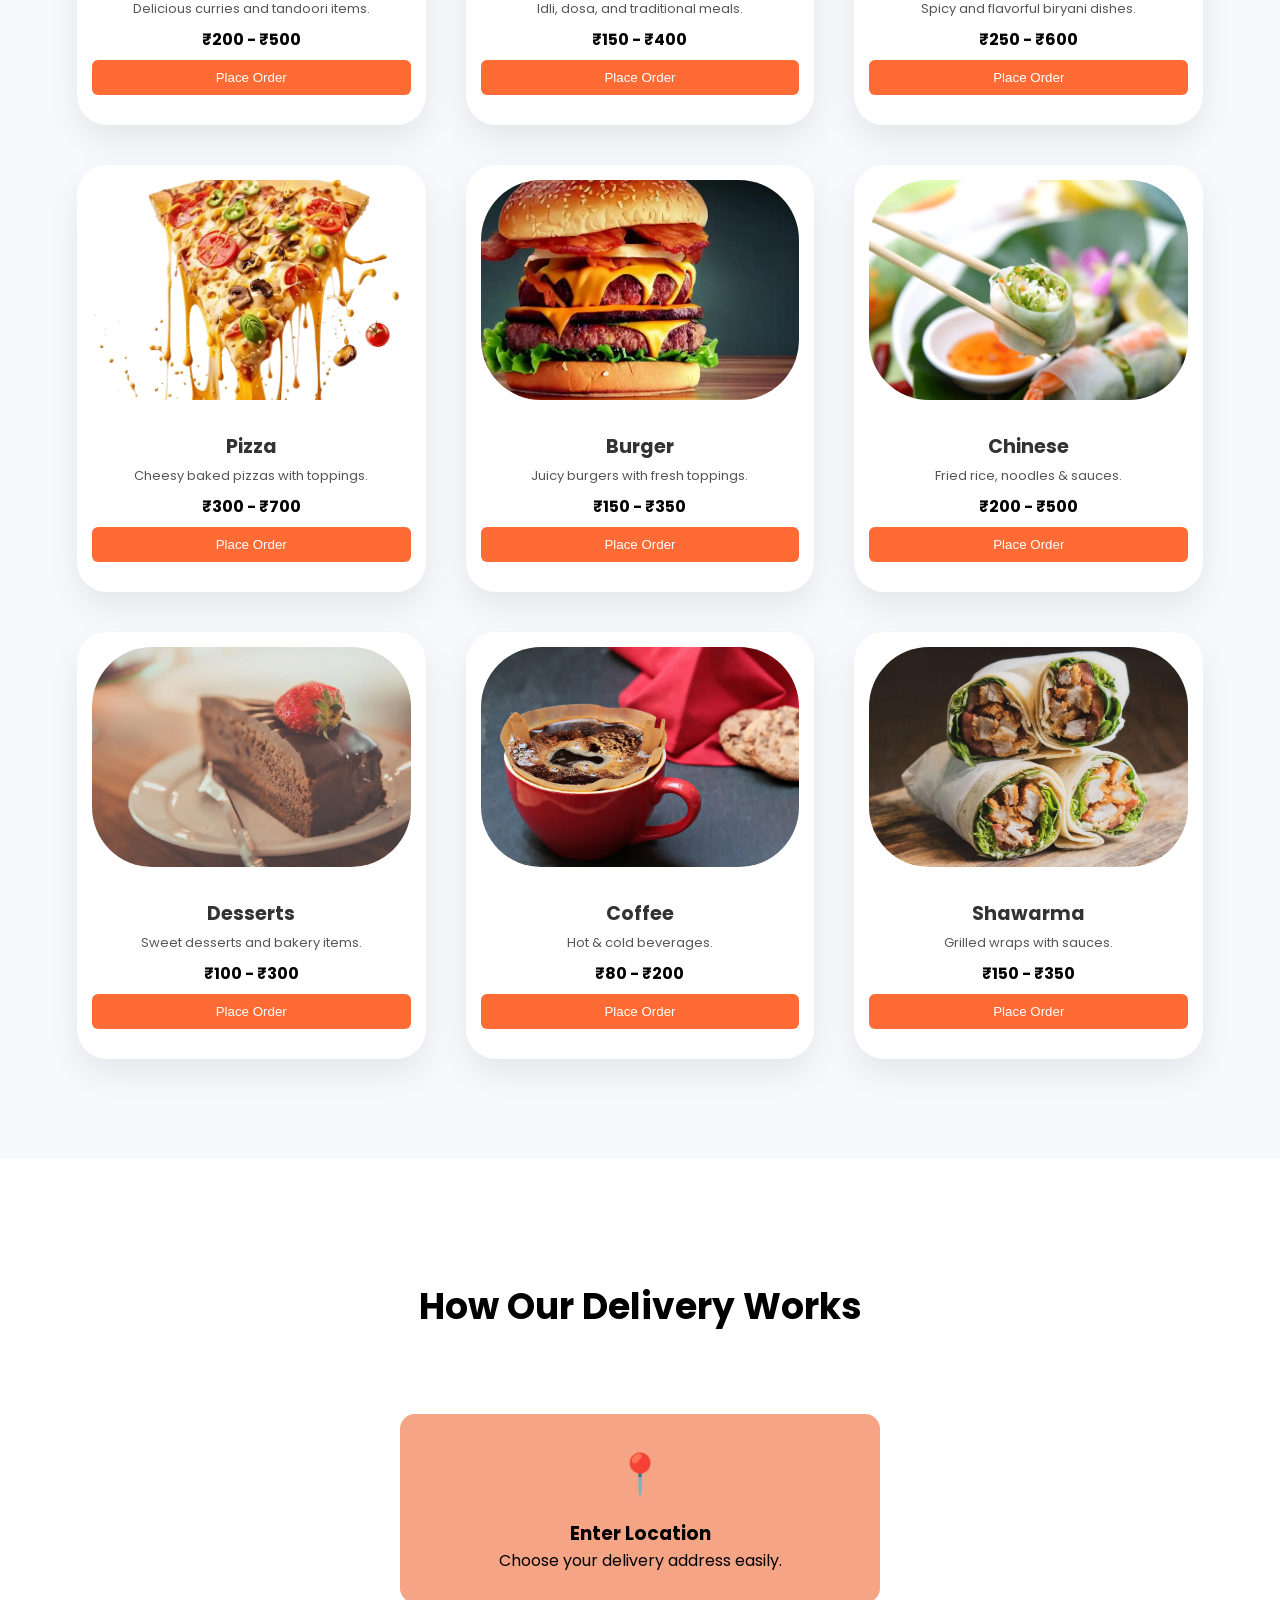
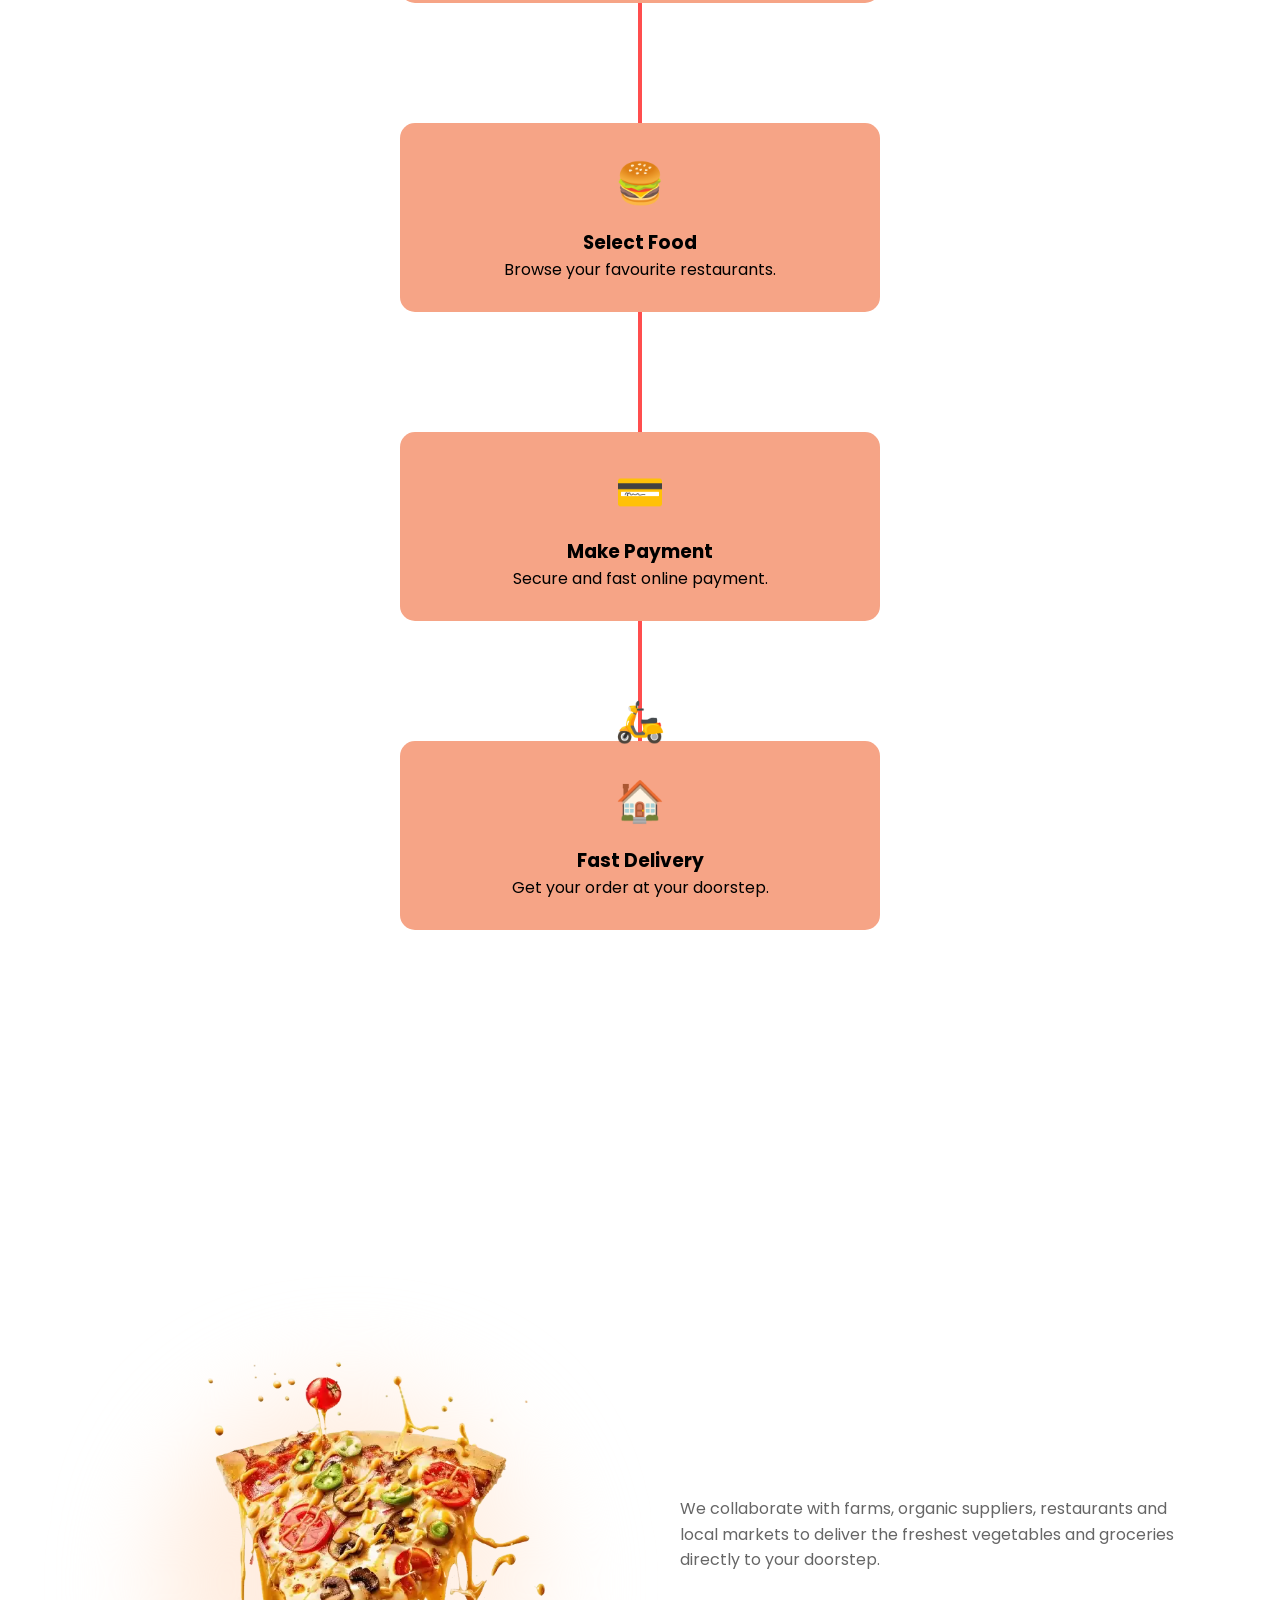
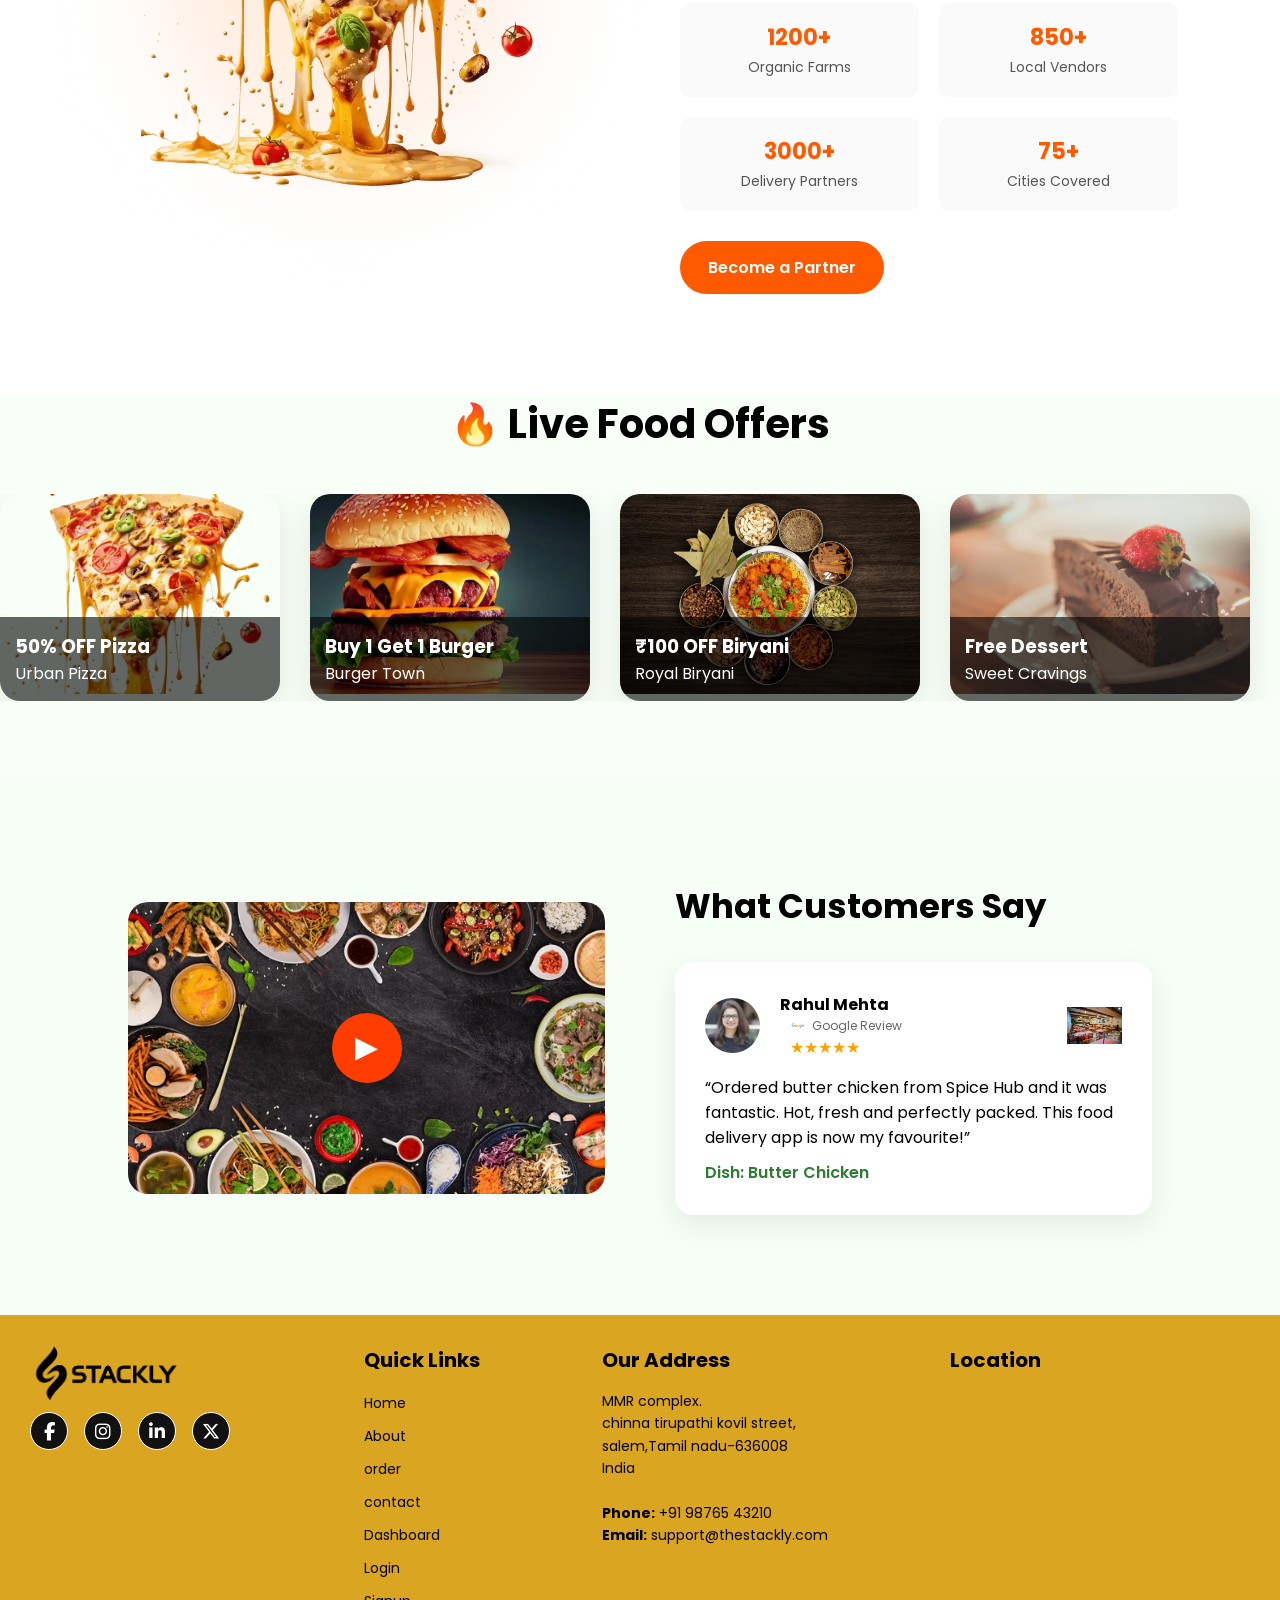
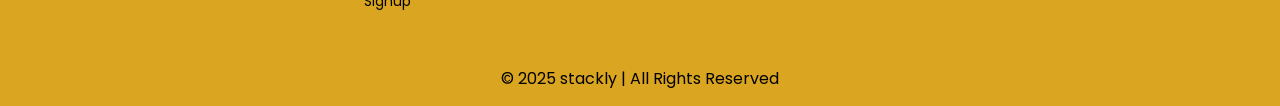
==== commit 4b26cacd: "Add files via upload" ====
--- a/index.html
+++ b/index.html
@@ -1585,10 +1585,101 @@
 
 <section class="fd-step-section">
 
-  <!-- Background Video -->
-  <video class="fd-bg-video" autoplay muted loop playsinline>
-      <source src="./cook.mp4" type="video/mp4">
-  </video>
+    <div class="fdVideoWrapper" id="fdVideoWrapper">
+
+        <button class="fdVideoClose" onclick="closeFdVideo()">
+            ✕
+        </button>
+    
+        <video class="fd-bg-video" autoplay muted loop playsinline>
+            <source src="./cook.mp4" type="video/mp4">
+        </video>
+    
+    </div>
+    <style>
+        /* ================= VIDEO WRAPPER ================= */
+
+.fdVideoWrapper{
+    position:relative;
+    width:100%;
+    overflow:hidden;
+}
+
+/* VIDEO */
+
+.fd-bg-video{
+    width:100%;
+    height:500px;
+    object-fit:cover;
+    display:block;
+    border-radius:12px;
+}
+
+/* CLOSE BUTTON */
+
+.fdVideoClose{
+    position:absolute;
+    top:15px;
+    right:15px;
+    width:42px;
+    height:42px;
+    border:none;
+    border-radius:50%;
+    background:red;
+    color:#fff;
+    font-size:22px;
+    font-weight:bold;
+    cursor:pointer;
+    z-index:100;
+    transition:0.3s ease;
+}
+
+.fdVideoClose:hover{
+    transform:scale(1.1);
+    background:#cc0000;
+}
+
+/* TABLET */
+
+@media (max-width:768px){
+
+    .fd-bg-video{
+        height:350px;
+    }
+
+    .fdVideoClose{
+        width:38px;
+        height:38px;
+        font-size:20px;
+    }
+
+}
+
+/* MOBILE */
+
+@media (max-width:480px){
+
+    .fd-bg-video{
+        height:220px;
+    }
+
+    .fdVideoClose{
+        top:10px;
+        right:10px;
+        width:34px;
+        height:34px;
+        font-size:18px;
+    }
+
+}
+    </style>
+    
+        <script>
+function closeFdVideo(){
+    document.getElementById("fdVideoWrapper").style.display = "none";
+}
+</script>
+    
 
   <!-- Overlay -->
   <!-- <div class="fd-bg-overlay"></div> -->
--- a/style.css
+++ b/style.css
@@ -22,8 +22,9 @@
             
             
             position:fixed;
+      
             width: 100%;
-            padding: 18px 40px;
+            padding: 10px 10px;
             background:  goldenrod;
             color: black;
             display: flex;
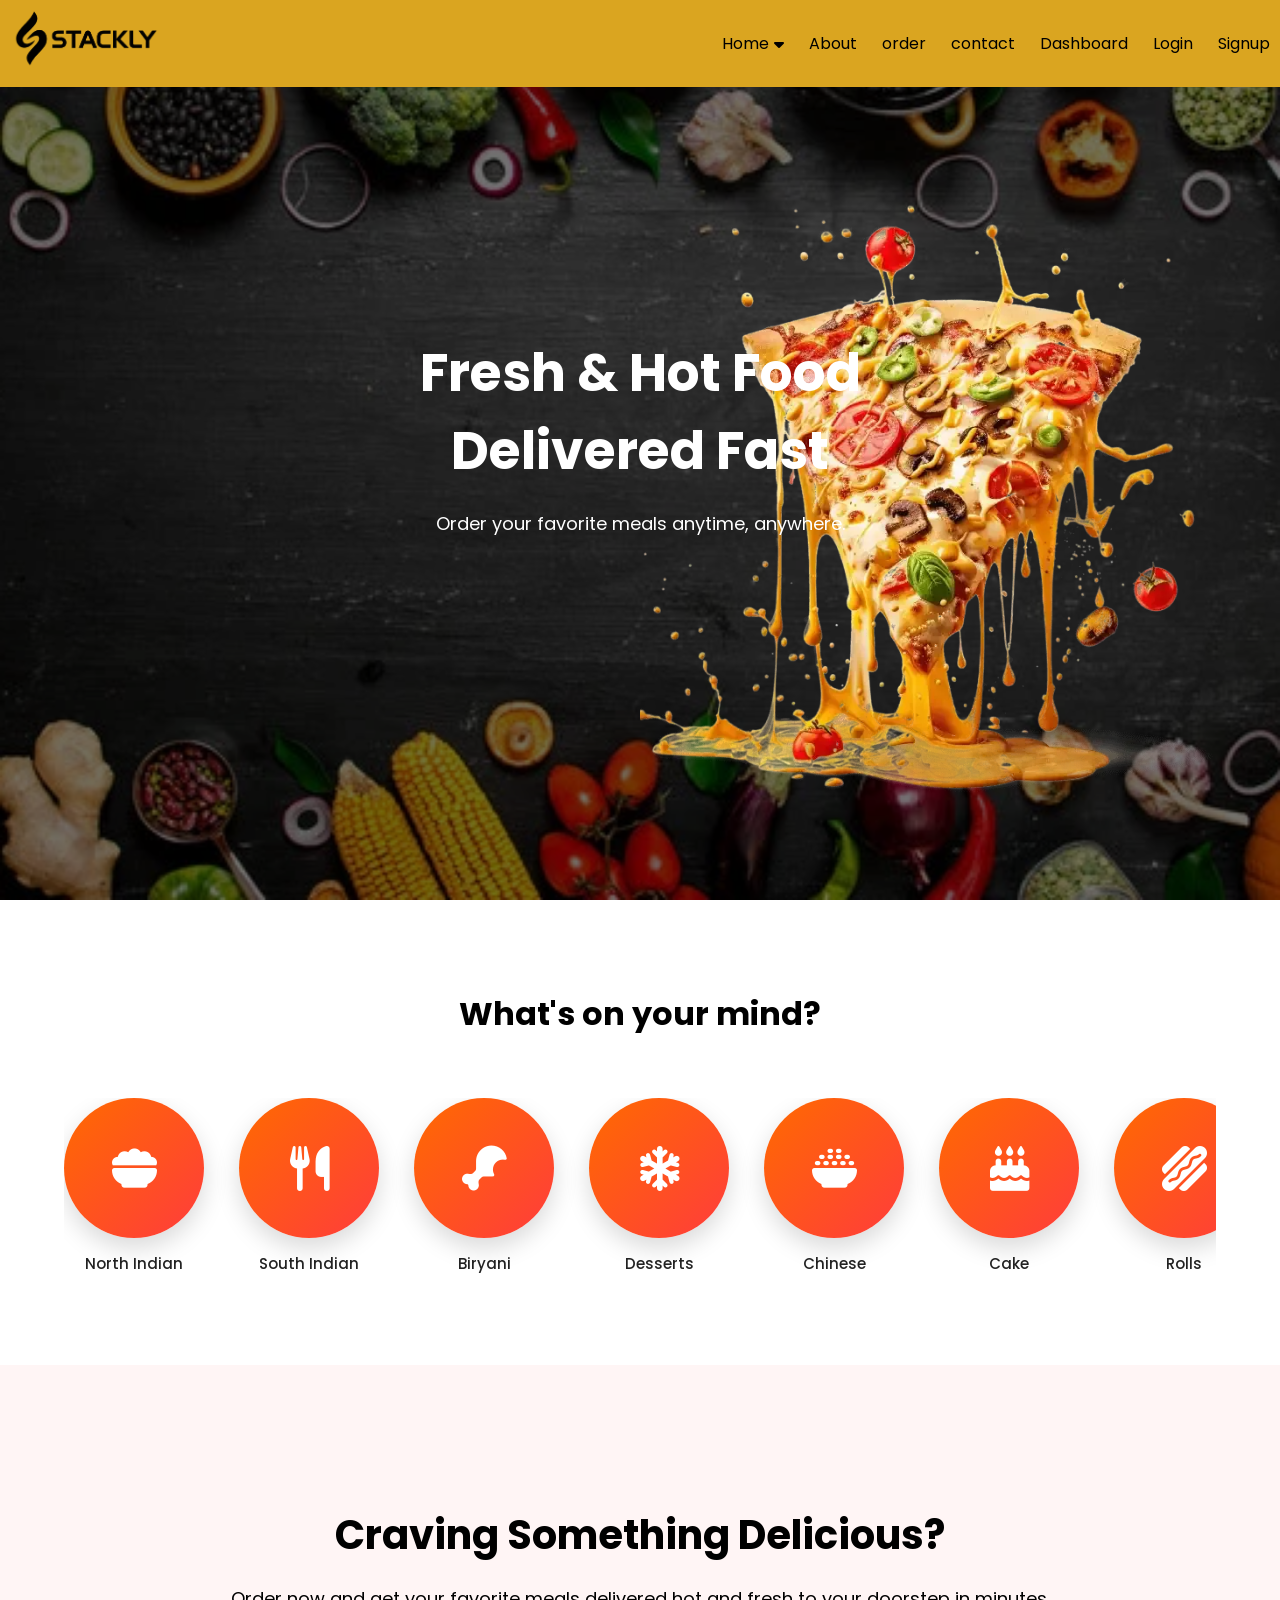
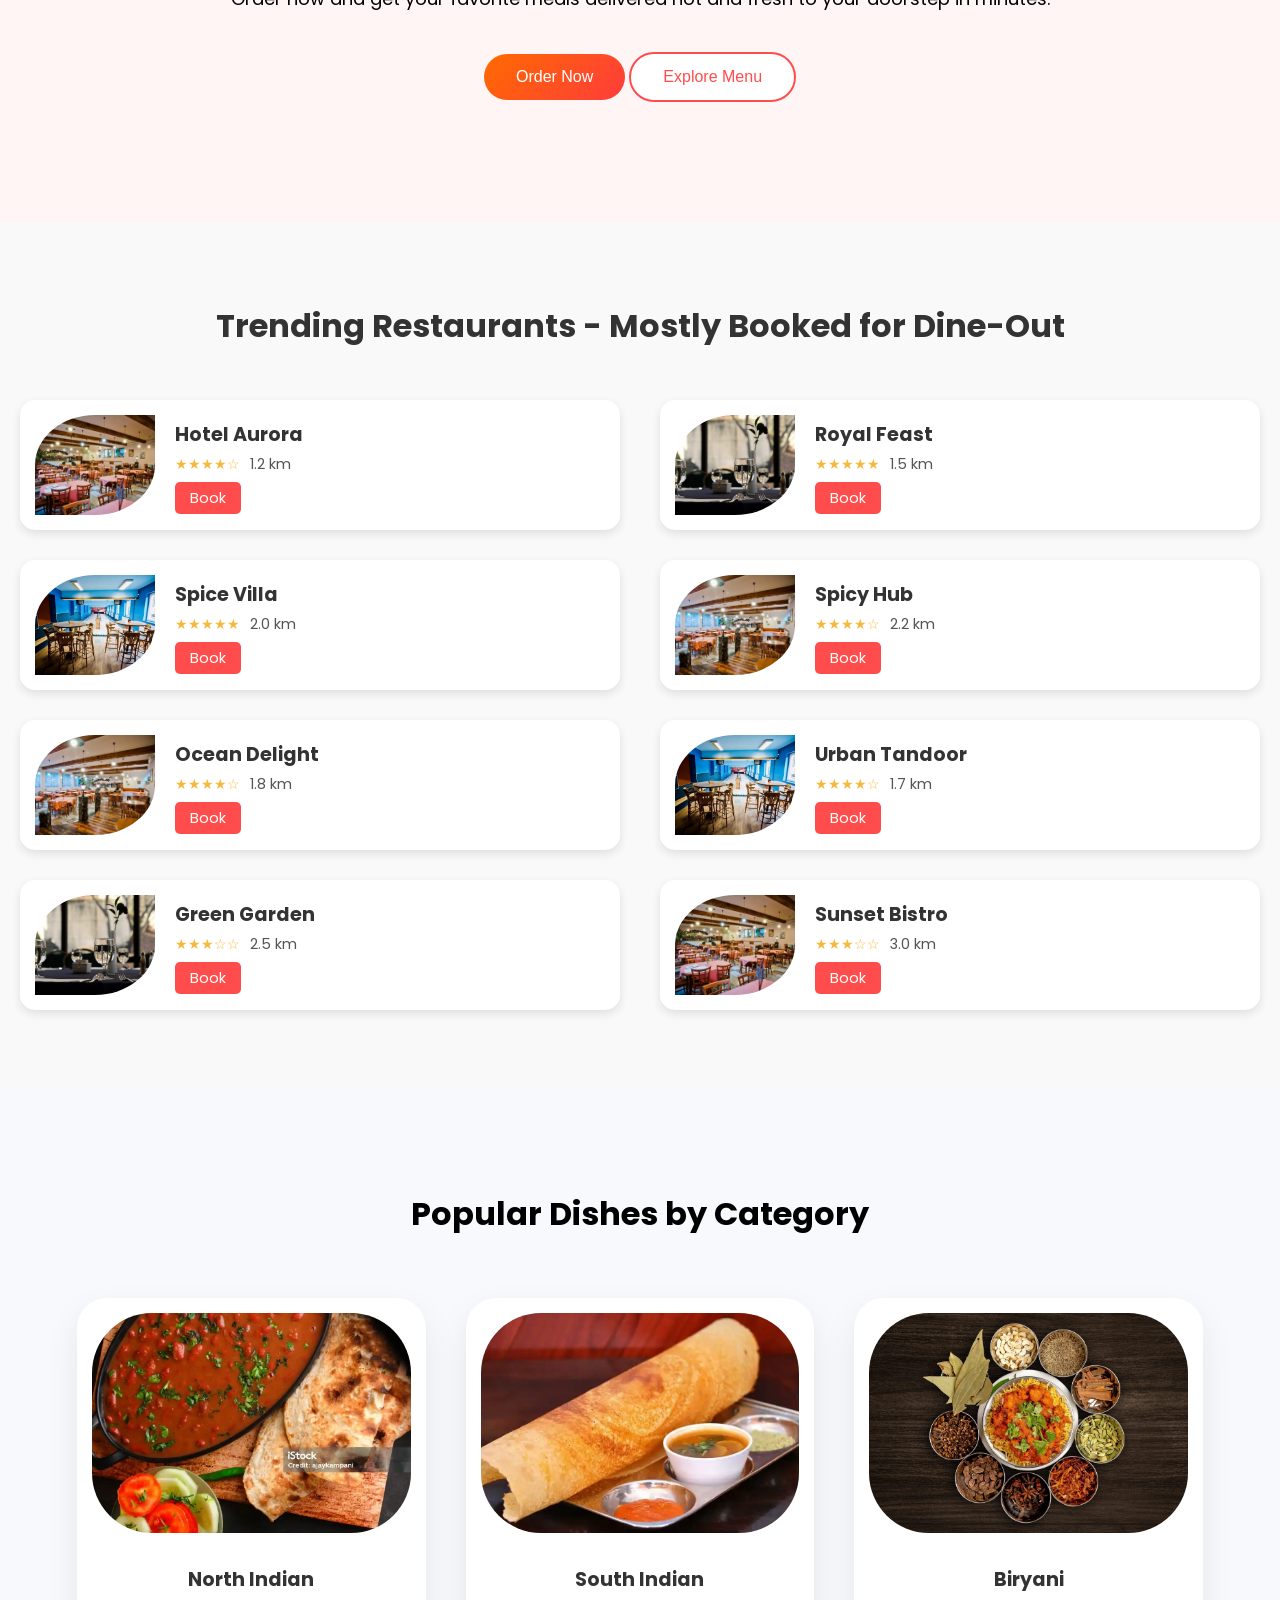
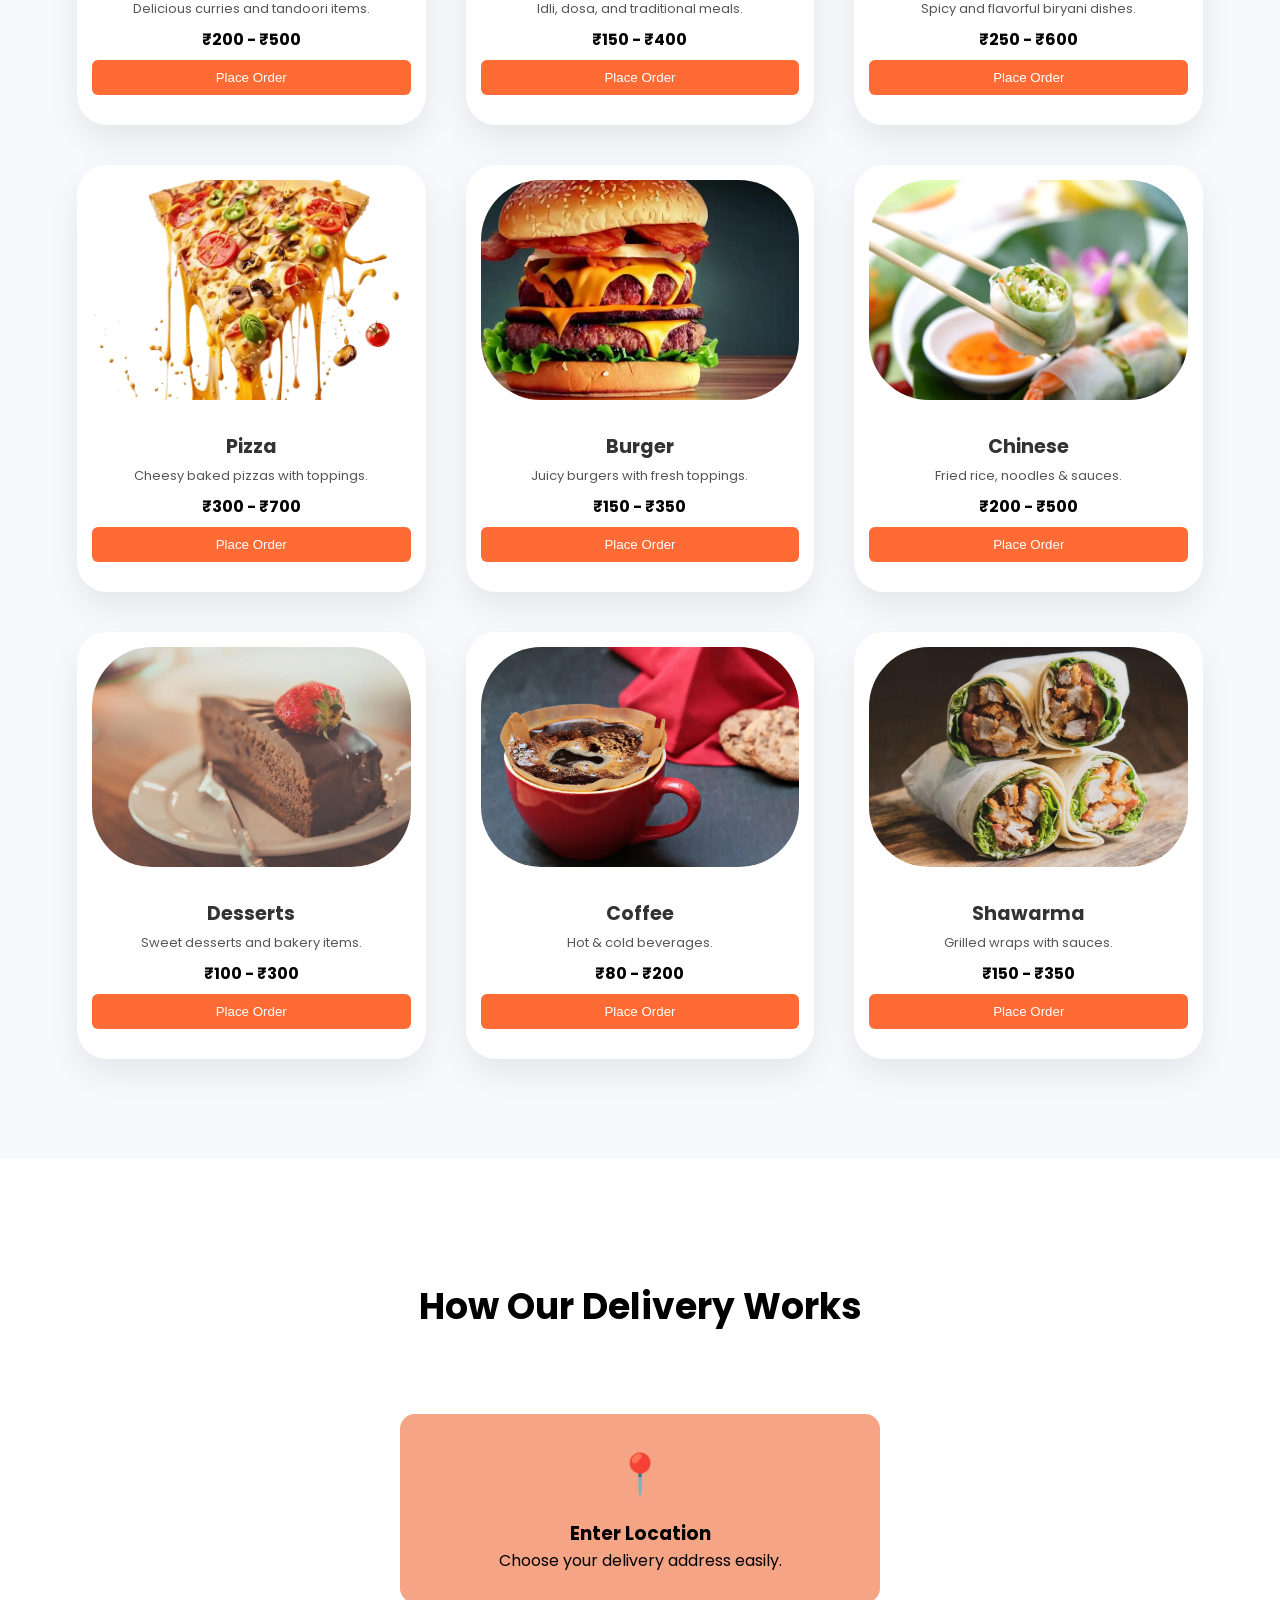
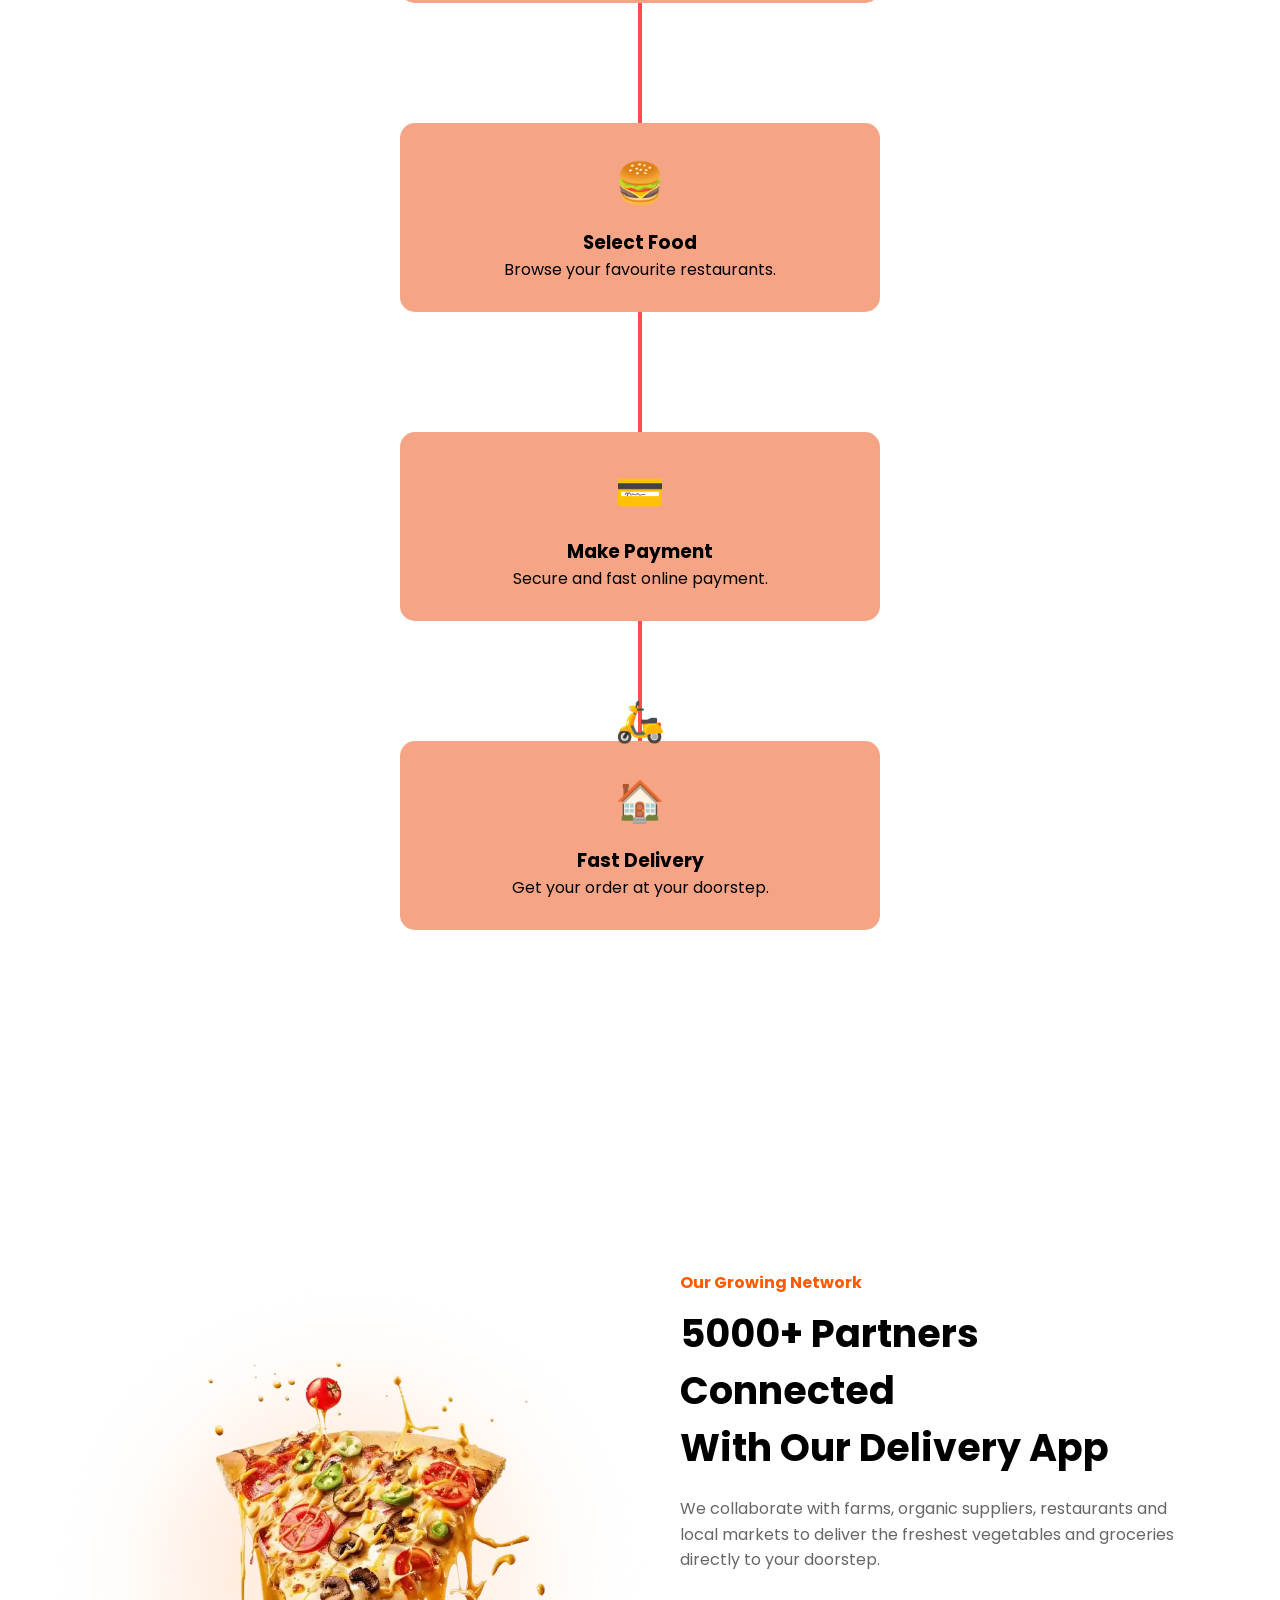
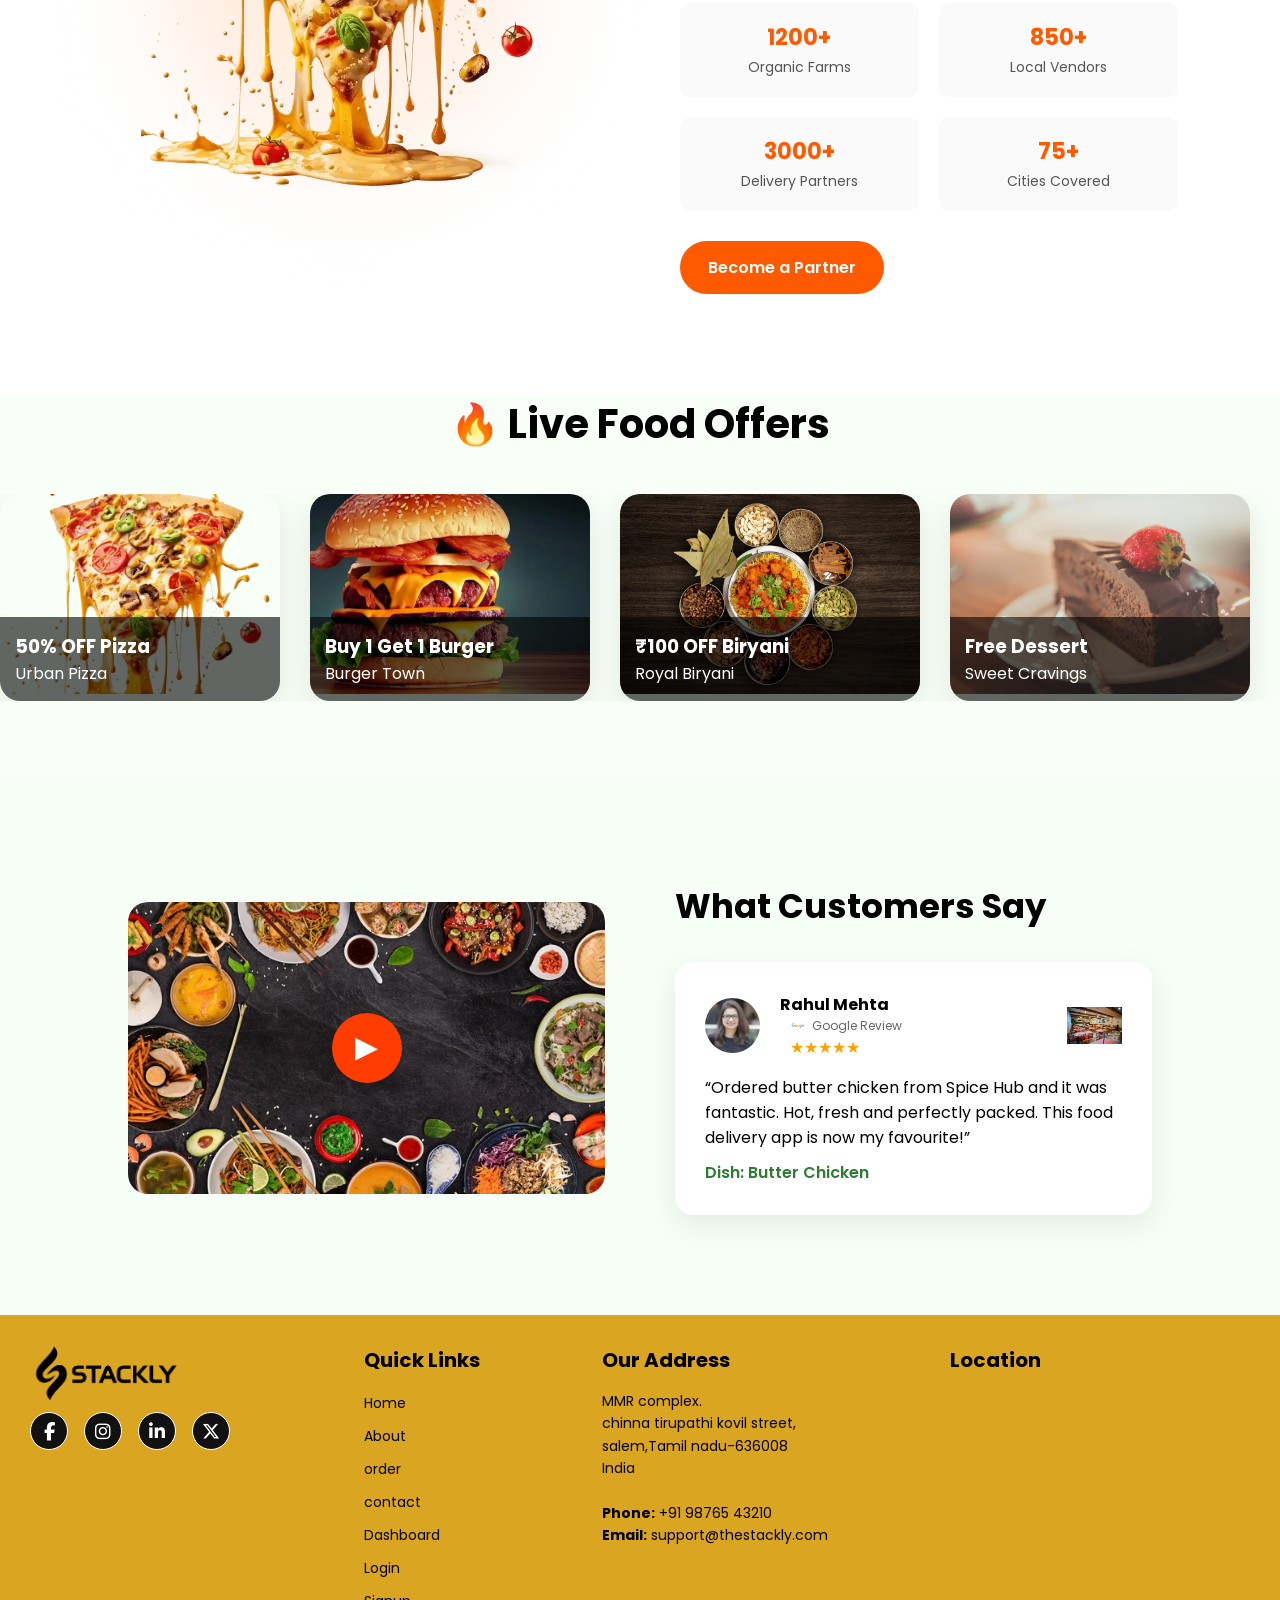
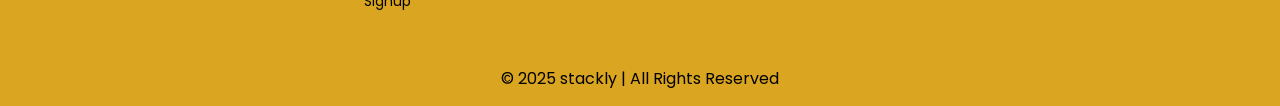
==== commit f37aeadd: "Add files via upload" ====
--- a/index.html
+++ b/index.html
@@ -257,6 +257,7 @@
 /* ===== Content ===== */
 
 .hero-content{
+    padding:40px;
     max-width:650px;
     animation:fadeUp 1s ease forwards;
 }
@@ -3395,8 +3396,15 @@
 
 
 
-<script src="./script.js"
-></script>
+<script>
+    const menuToggle = document.getElementById("menu-toggle");
+    const navLinks = document.querySelector(".nav-links");
+    
+    menuToggle.addEventListener("click", () => {
+        navLinks.classList.toggle("active");
+    });
+    </script>
+
 
 
 </body>
--- a/style.css
+++ b/style.css
@@ -221,7 +221,32 @@
             }
         }
         
-        
+        .menu-toggle{
+            display:none;
+        }
+        
+        @media(max-width:768px){
+        
+            .menu-toggle{
+                display:block;
+                cursor:pointer;
+                font-size:28px;
+            }
+        
+            .nav-links{
+                display:none;
+                position:absolute;
+                top:100%;
+                left:0;
+                width:100%;
+                background:goldenrod;
+                flex-direction:column;
+            }
+        
+            .nav-links.active{
+                display:flex;
+            }
+        }
         
         
         
